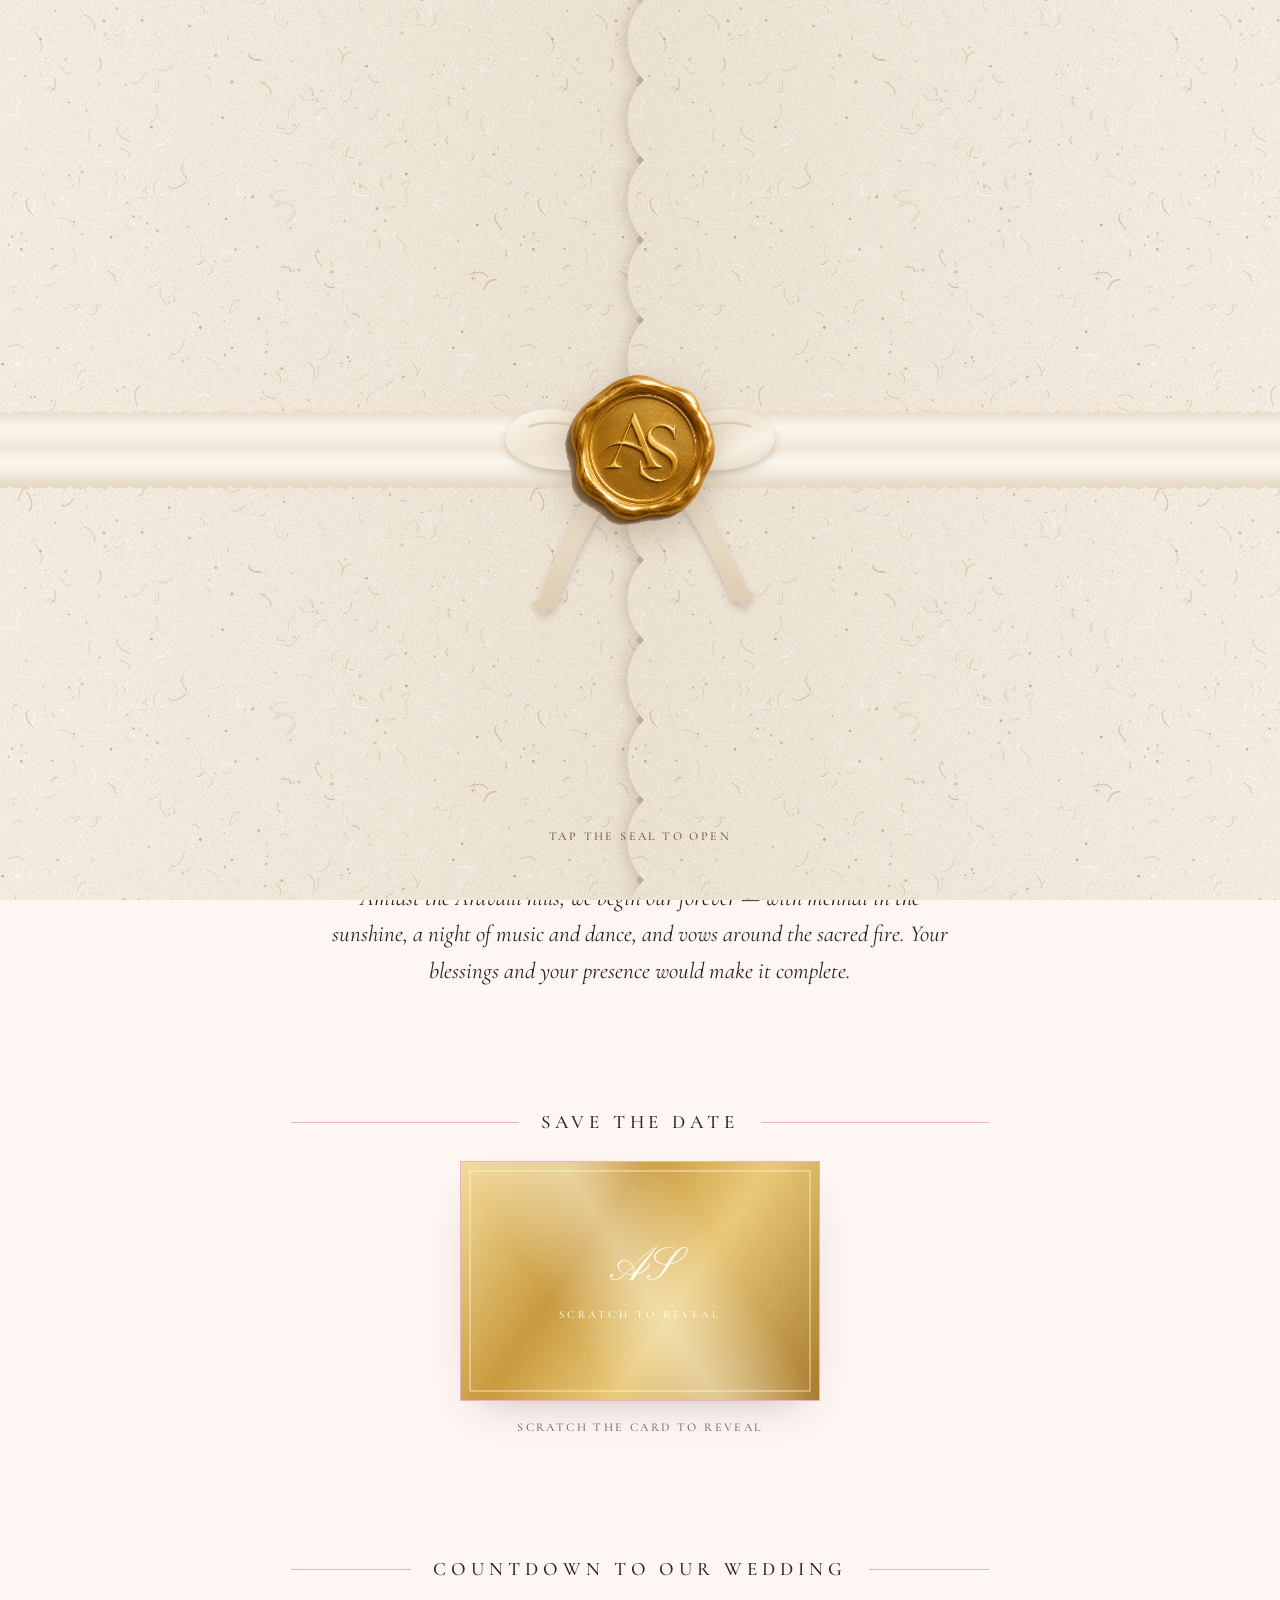
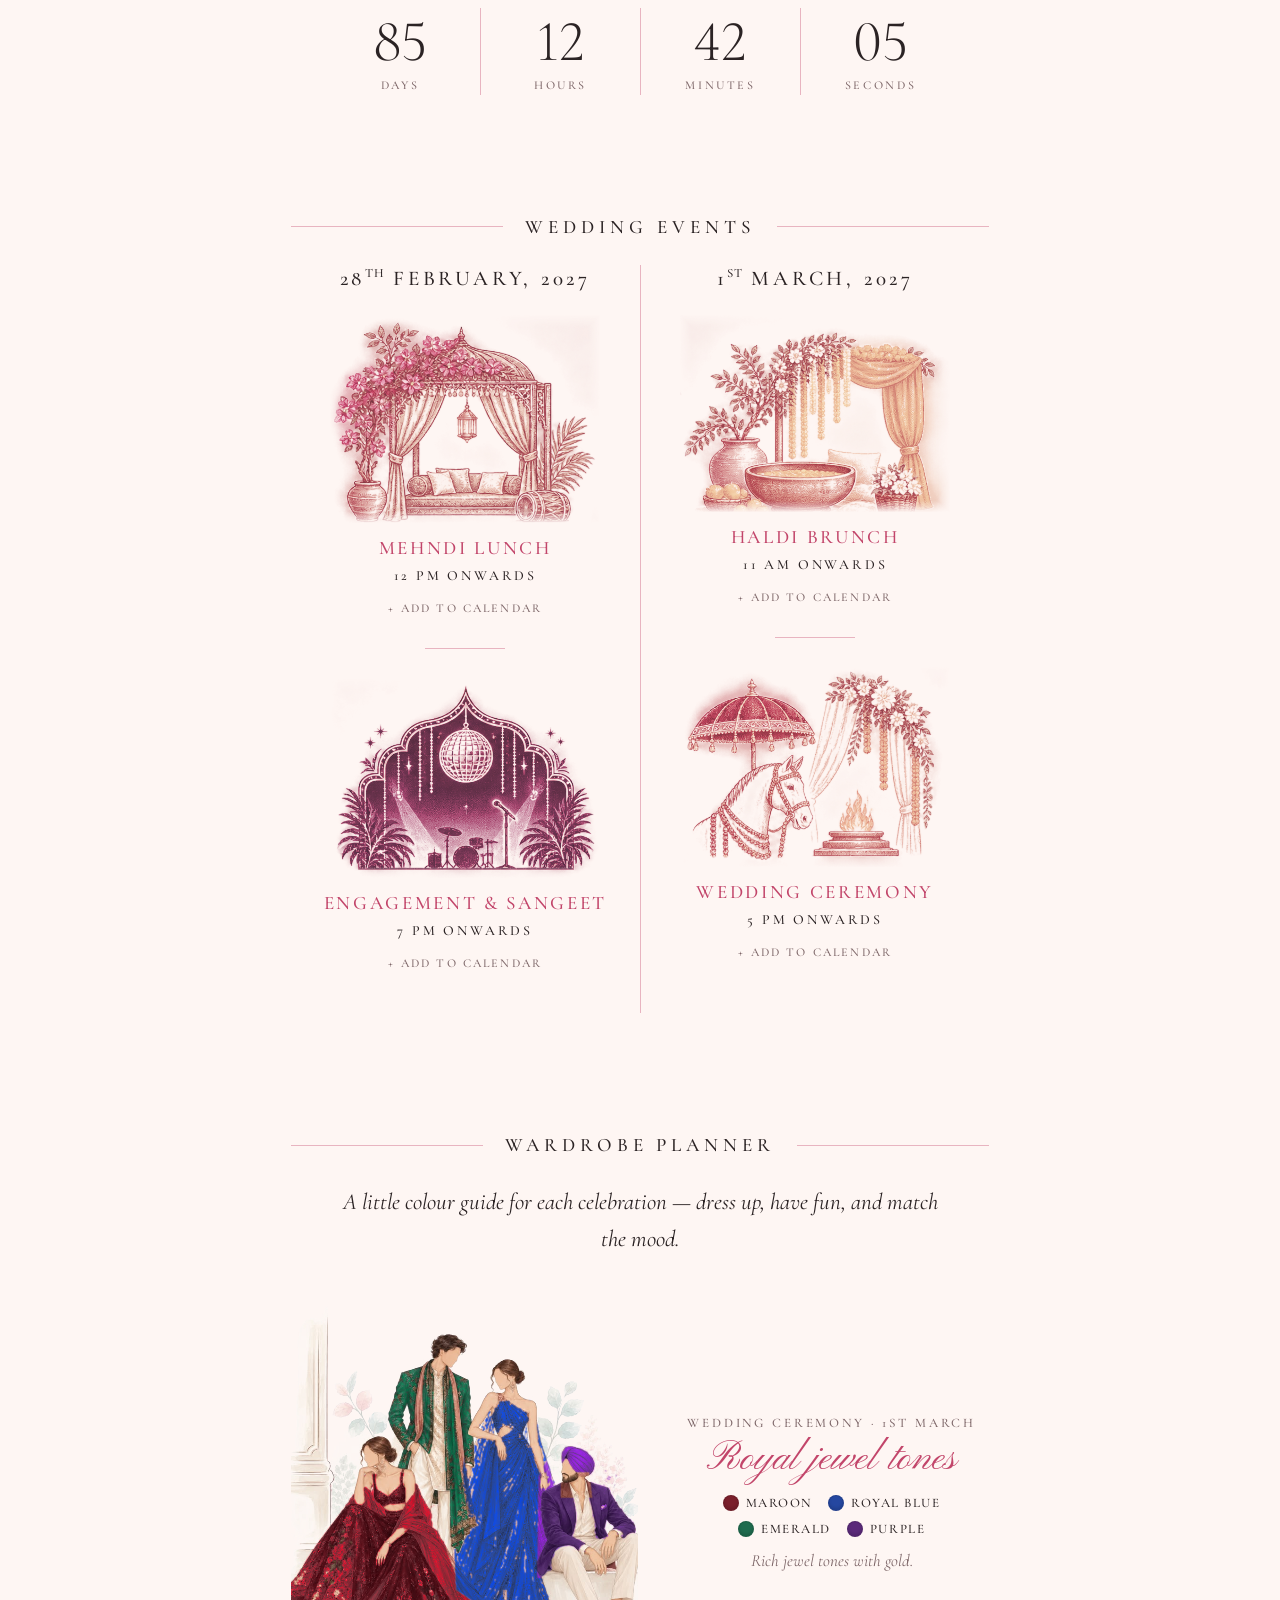
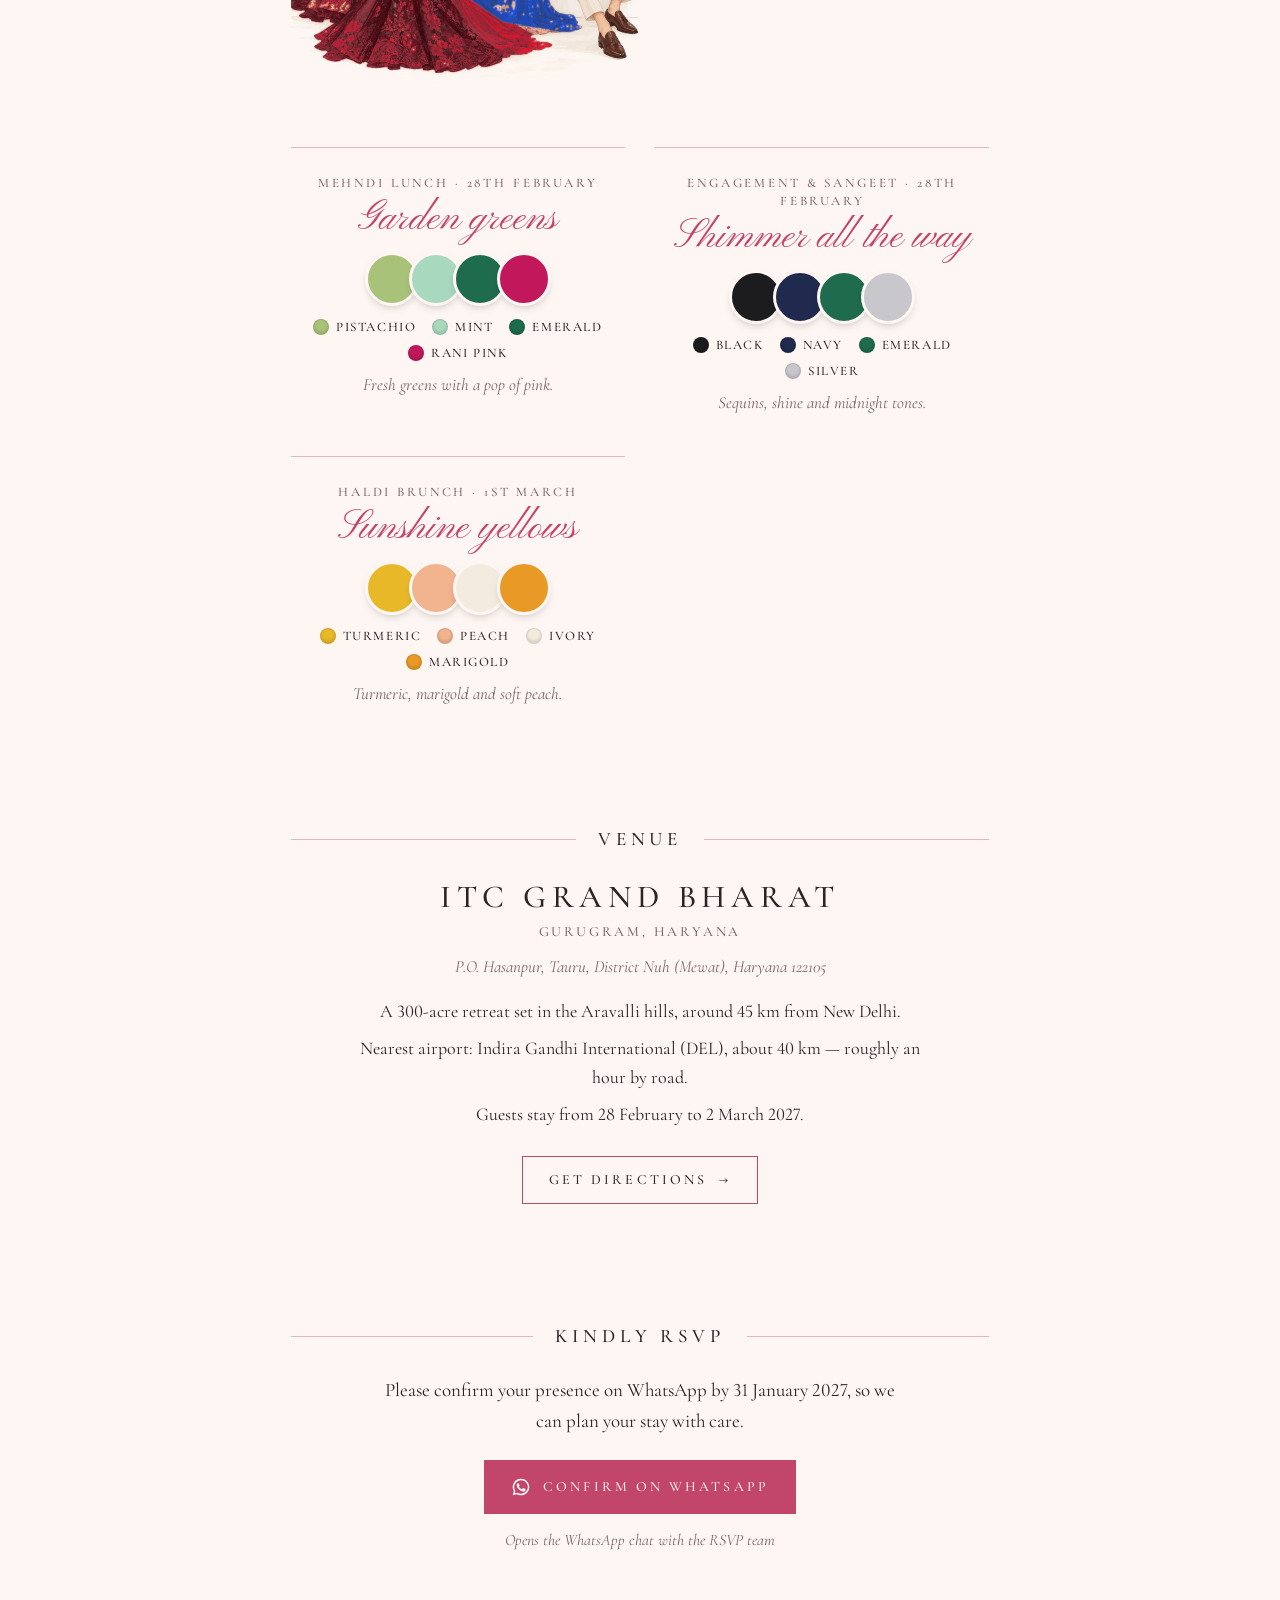
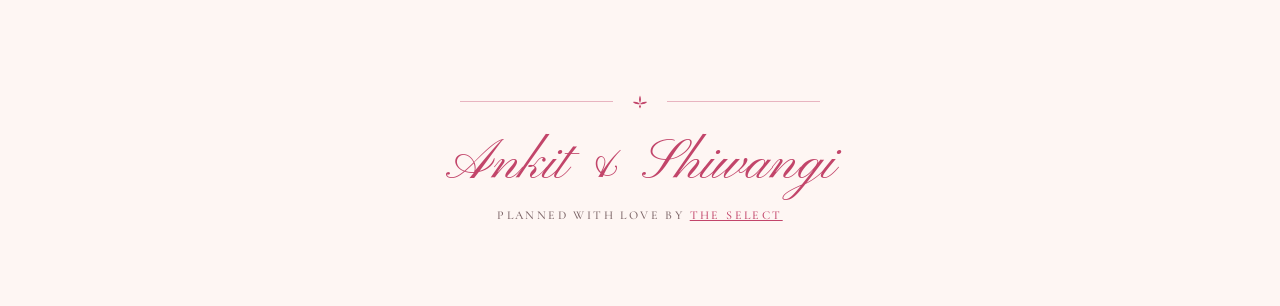
==== ankit-shiwangi/index.html @ ee094616 "RSVP note mentions the RSVP team; footer links to The Select's Instagram Co-Authored-By: Claude Opus" ====
<!DOCTYPE html>
<html lang="en">
<head>
<meta charset="utf-8">
<meta name="viewport" content="width=device-width, initial-scale=1">
<meta name="robots" content="noindex, nofollow">
<title>Wedding invitation</title>
<meta name="description" content="You are invited to our wedding.">
<link rel="preconnect" href="https://fonts.googleapis.com">
<link rel="preconnect" href="https://fonts.gstatic.com" crossorigin>
<link rel="stylesheet" href="https://fonts.googleapis.com/css2?family=Cormorant+Garamond:ital,wght@0,300;0,400;0,500;0,600;1,400&family=Pinyon+Script&display=swap">
<link rel="stylesheet" href="style.css?v=20261127175219">
</head>
<body class="locked">

<svg width="0" height="0" style="position:absolute" aria-hidden="true">
  <symbol id="orn" viewBox="0 0 40 24"><path fill="currentColor" d="M20 2c2 4 2 8 0 12-2-4-2-8 0-12Zm0 13c3-3 7-4 11-3-3 3-7 4-11 3Zm0 0c-3-3-7-4-11-3 3 3 7 4 11 3Zm0 1 1.6 3L20 22l-1.6-3Z"/></symbol>
  <symbol id="wa" viewBox="0 0 24 24"><path fill="currentColor" d="M12 2a10 10 0 0 0-8.6 15.1L2 22l5-1.3A10 10 0 1 0 12 2Zm0 18.2a8.2 8.2 0 0 1-4.2-1.2l-.3-.2-3 .8.8-2.9-.2-.3A8.2 8.2 0 1 1 12 20.2Zm4.5-6.1c-.2-.1-1.5-.7-1.7-.8s-.4-.1-.6.1-.7.8-.8 1-.3.2-.5.1a6.7 6.7 0 0 1-3.3-2.9c-.3-.4.2-.4.7-1.4a.4.4 0 0 0 0-.4l-.8-1.8c-.2-.5-.4-.4-.6-.4h-.5a1 1 0 0 0-.7.3 3 3 0 0 0-.9 2.2 5.2 5.2 0 0 0 1.1 2.7 11.8 11.8 0 0 0 4.5 4c1.7.7 2.3.8 3.2.7a2.7 2.7 0 0 0 1.8-1.3 2.2 2.2 0 0 0 .2-1.3c-.1-.1-.2-.2-.5-.3Z"/></symbol>
</svg>

<!-- ============ OPENING: gatefold card, silk ribbon, wax seal ============ -->
<div id="opening" class="opening gf" role="dialog" aria-label="Invitation">
  <div class="gf-door gf-door--l"><div class="gf-face"></div></div>
  <div class="gf-door gf-door--r"><div class="gf-face"></div></div>
  <div class="gf-ribbon gf-ribbon--l"></div>
  <div class="gf-ribbon gf-ribbon--r"></div>
  <svg class="gf-bow" viewBox="0 0 300 260" width="300" height="260" aria-hidden="true">
    <defs>
      <linearGradient id="silk" x1="0" y1="0" x2="1" y2="1"><stop offset="0" stop-color="#FBF6EC"/><stop offset=".45" stop-color="#EFE4D2"/><stop offset=".7" stop-color="#F8F1E5"/><stop offset="1" stop-color="#E2D4BE"/></linearGradient>
      <linearGradient id="silkD" x1="0" y1="0" x2="0" y2="1"><stop offset="0" stop-color="#F4EADB"/><stop offset="1" stop-color="#DCCBB1"/></linearGradient>
      <filter id="silkShadow" x="-20%" y="-20%" width="140%" height="140%"><feDropShadow dx="0" dy="3" stdDeviation="3" flood-color="#6B5434" flood-opacity=".28"/></filter>
    </defs>
    <g filter="url(#silkShadow)">
      <path d="M140 118C112 128 96 170 70 232l-6 4 6 3 4 7 3-6 5 2C102 186 124 150 146 128z" fill="url(#silkD)"/>
      <path d="M160 118C188 128 206 168 236 226l5 5-6 2-3 7-4-6-5 1C202 182 180 148 154 128z" fill="url(#silkD)"/>
      <path d="M146 112C120 82 60 70 46 98c-12 26 34 42 98 26z" fill="url(#silk)"/>
      <path d="M154 112C180 82 240 70 254 98c12 26-34 42-98 26z" fill="url(#silk)"/>
      <path d="M62 96c20-8 52 0 78 18M238 96c-20-8-52 0-78 18" stroke="#D9C8AE" stroke-width="2" fill="none" opacity=".8"/>
      <rect x="132" y="100" width="36" height="34" rx="9" fill="url(#silk)"/>
    </g>
  </svg>
  <div class="gf-centre">
    <p class="opening__dear" data-k="guestLine" hidden></p>
    <button type="button" class="seal" id="seal" aria-label="Open the invitation"><span id="sealArt"></span></button>
  </div>
  <p class="gf-hint caps caps--soft">Tap the seal to open</p>
</div>

<button type="button" id="musicBtn" class="music" aria-label="Pause music" hidden><svg viewBox="0 0 24 24" aria-hidden="true"><path d="M9 18V5l11-2v13" fill="none" stroke="currentColor" stroke-width="1.6" stroke-linecap="round" stroke-linejoin="round"/><circle cx="6.5" cy="18" r="2.6" fill="currentColor"/><circle cx="17.5" cy="16" r="2.6" fill="currentColor"/></svg></button>

<main id="invite">

  <header class="hero" id="top">
    <img class="fl fl--tl" data-floral="tl" alt="">
    <img class="fl fl--tr" data-floral="tr" alt="">
    <nav class="nav" id="nav" aria-label="Sections"></nav>

    <p class="blessing" data-k="blessing"></p>
    <p class="caps">Together with their families</p>
    <h1 class="names">
      <span data-k="couple.first"></span><span class="amp"> &amp; </span><span data-k="couple.second"></span>
    </h1>
    <p class="caps caps--lede" data-k="text.request"></p>
    <div class="orn"><span></span><svg aria-hidden="true"><use href="#orn"/></svg><span></span></div>
    <p class="caps caps--date" data-k="dates.display"></p>

    <figure class="art" id="art"><img id="artImg" alt=""></figure>
  </header>

  <section class="sec" id="welcome">
    <p class="welcome" data-k="text.welcomeBody"></p>
  </section>

  <section class="sec" id="reveal">
    <h2 class="head"><span data-k="text.revealTitle"></span></h2>
    <div class="scratch" id="scratch">
      <div class="scratch__date" id="scratchDate"></div>
      <canvas id="scratchCanvas" aria-label="Scratch to reveal the date"></canvas>
    </div>
    <p class="caps caps--soft scratch__hint" data-k="text.revealHint"></p>
  </section>

  <section class="sec" id="countdown">
    <h2 class="head"><span data-k="text.countdownTitle"></span></h2>
    <div class="count" id="count">
      <div><b data-u="d">00</b><span>Days</span></div>
      <div><b data-u="h">00</b><span>Hours</span></div>
      <div><b data-u="m">00</b><span>Minutes</span></div>
      <div><b data-u="s">00</b><span>Seconds</span></div>
    </div>
    <p class="count__done" id="countDone" hidden>The celebrations have begun</p>
  </section>

  <section class="sec" id="families">
    <h2 class="head"><span data-k="families.title"></span></h2>
    <div class="cols" id="familiesGrid"></div>
  </section>

  <section class="sec" id="events">
    <h2 class="head"><span data-k="text.eventsTitle"></span></h2>
    <div class="cols" id="dayCols"></div>
  </section>

  <section class="sec" id="wardrobe">
    <h2 class="head"><span data-k="text.wardrobeTitle"></span></h2>
    <p class="welcome ward__intro" data-k="text.wardrobeIntro"></p>
    <div class="ward" id="wardList"></div>
  </section>

  <section class="sec" id="venue">
    <h2 class="head"><span>Venue</span></h2>
    <p class="venue__name" data-k="venue.name"></p>
    <p class="caps caps--soft" data-k="venue.city"></p>
    <p class="venue__addr" data-k="venue.address"></p>
    <ul class="notes" id="venueNotes"></ul>
    <a class="btn" id="mapBtn" href="#" target="_blank" rel="noopener">Get directions <span aria-hidden="true">→</span></a>
  </section>

  <section class="sec" id="gallery">
    <h2 class="head"><span>Gallery</span></h2>
    <div class="gal" id="gal">
      <div class="gal__track" id="galTrack"></div>
      <button type="button" class="gal__arrow gal__arrow--p" id="galPrev" aria-label="Previous photo">‹</button>
      <button type="button" class="gal__arrow gal__arrow--n" id="galNext" aria-label="Next photo">›</button>
    </div>
  </section>

  <section class="sec" id="rsvp">
    <h2 class="head"><span data-k="text.rsvpTitle"></span></h2>
    <p class="rsvp__intro" data-k="rsvp.intro"></p>
    <a class="btn btn--solid" id="waBtn" href="#" target="_blank" rel="noopener"><svg aria-hidden="true"><use href="#wa"/></svg><span>Confirm on WhatsApp</span></a>
    <p class="rsvp__alt" id="waAlt"></p>
  </section>

  <section class="sec" id="contacts">
    <h2 class="head"><span>Need anything?</span></h2>
    <div class="cols" id="contactList"></div>
  </section>

  <footer class="foot">
    <img class="fl fl--bl" data-floral="bl" alt="">
    <img class="fl fl--br" data-floral="br" alt="">
    <div class="orn"><span></span><svg aria-hidden="true"><use href="#orn"/></svg><span></span></div>
    <p class="foot__names"><span data-k="couple.first"></span> &amp; <span data-k="couple.second"></span></p>
    <p class="caps caps--soft foot__by">Planned with love by <a href="https://www.instagram.com/theselectevents/" target="_blank" rel="noopener">The Select</a></p>
  </footer>
</main>

<aside id="studio" class="studio" hidden>
  <button type="button" class="studio__toggle" id="studioToggle" aria-expanded="false">Colours</button>
  <div class="studio__panel" id="studioPanel" hidden>
    <p class="studio__h">Colour palette</p>
    <div class="studio__row" id="palList"></div>
    <p class="studio__h">Event illustrations</p>
    <div class="studio__row studio__row--chips" id="artList"></div>
    <p class="studio__h">Event emblem colour (events without an illustration)</p>
    <div class="studio__row studio__row--chips" id="iconList"></div>
    <p class="studio__note">Preview only — guests never see this panel.</p>
  </div>
</aside>

<audio id="music" loop preload="none"></audio>
<script src="wedding.js?v=20261127175219"></script>
<script src="flourish.js?v=20261127175219"></script>
<script src="app.js?v=20261127175219"></script>
</body>
</html>
---- ankit-shiwangi/style.css ----
/* VOICE   quiet luxury — a printed watercolour invitation on warm paper
   IDEA    the reference card: centred engraved capitals, gold script names, sage florals in the corners
   PICTURE the couple's own watercolour of the venue, feathered into the paper
   COLOUR  per-wedding palette (app.js → PALETTES): paper, gold, line, sage, ink
   TYPE    Pinyon Script for names, Cormorant Garamond spaced capitals for everything else
   LAYOUT  one centred column ≤ 880px; thin rules with headings; two event columns that stack on phones */

:root{
  color-scheme:light;
  --paper:#FEF6F3; --paper2:#F9E3E4; --gold:#C2456A; --line:#E8B4C0; --sage:#8FAE5A; --ink:#2B2324; --muted:#7D6668; --btn-ink:#FFF5F6;
  --serif:"Cormorant Garamond",Georgia,serif;
  --script:"Pinyon Script","Cormorant Garamond",cursive;
}
*{box-sizing:border-box;min-width:0}
html{scroll-behavior:smooth;background:var(--paper);scroll-padding-top:20px}
body{margin:0;color:var(--ink);font:400 19px/1.6 var(--serif);font-feature-settings:"lnum" 1;-webkit-font-smoothing:antialiased;overflow-x:clip;
  background:
    radial-gradient(120% 60% at 50% 0%,color-mix(in srgb,var(--paper) 60%,#fff) 0%,transparent 60%),
    radial-gradient(90% 50% at 50% 100%,var(--paper2) 0%,transparent 70%),
    var(--paper)}
body.locked{overflow:hidden;height:100vh}
img{max-width:100%;display:block}
[hidden]{display:none!important}

/* paper grain */
body::before{content:"";position:fixed;inset:0;pointer-events:none;z-index:0;opacity:.35;mix-blend-mode:multiply;
  background-image:url("data:image/svg+xml,%3Csvg xmlns='http://www.w3.org/2000/svg' width='180' height='180'%3E%3Cfilter id='n'%3E%3CfeTurbulence type='fractalNoise' baseFrequency='.9' numOctaves='2' stitchTiles='stitch'/%3E%3CfeColorMatrix values='0 0 0 0 .55 0 0 0 0 .47 0 0 0 0 .35 0 0 0 .09 0'/%3E%3C/filter%3E%3Crect width='100%25' height='100%25' filter='url(%23n)'/%3E%3C/svg%3E")}
main,.opening{position:relative;z-index:1}

/* ---------- type ---------- */
.caps{font:500 14px/1.7 var(--serif);letter-spacing:.24em;text-transform:uppercase;color:var(--ink);margin:0}
.caps--soft{color:var(--muted);letter-spacing:.2em}
.caps--lede{font-size:clamp(14px,1.9vw,17px);max-width:560px;margin:4px auto 0;color:var(--ink)}
.caps--date{font-size:clamp(17px,2.6vw,24px);letter-spacing:.2em;color:var(--ink);font-weight:500}
.names{font:400 clamp(58px,10.5vw,112px)/1.15 var(--script);color:var(--gold);margin:6px 0 4px;letter-spacing:0;
  background:linear-gradient(100deg,var(--gold) 0%,color-mix(in srgb,var(--gold) 70%,#fff) 45%,var(--gold) 60%,color-mix(in srgb,var(--gold) 85%,#000) 100%);
  -webkit-background-clip:text;background-clip:text;-webkit-text-fill-color:transparent}
.names .amp{white-space:pre;font:italic 400 .62em/1 var(--serif);vertical-align:.12em}
.blessing{font:500 15px/1.4 var(--serif);color:var(--gold);letter-spacing:.08em;margin:0 0 14px}
.orn{display:flex;align-items:center;justify-content:center;gap:14px;margin:22px auto;max-width:360px;color:var(--gold)}
.orn span{flex:1;height:1px;background:var(--line)}
.orn svg{width:26px;height:16px}

/* headings between rules: ——— TITLE ——— */
.head{display:flex;align-items:center;gap:22px;margin:0 auto 26px;max-width:720px;font:500 clamp(15px,2vw,19px)/1.3 var(--serif);letter-spacing:.26em;text-transform:uppercase;color:var(--ink)}
.head::before,.head::after{content:"";flex:1;height:1px;background:var(--line)}

.btn{display:inline-flex;align-items:center;justify-content:center;gap:12px;min-height:48px;padding:0 26px;border:1px solid var(--gold);background:transparent;color:var(--ink);
  font:500 14px/1 var(--serif);letter-spacing:.22em;text-transform:uppercase;text-decoration:none;cursor:pointer;transition:background .25s,color .25s}
.btn:hover{background:var(--gold);color:var(--btn-ink)}
.btn:focus-visible{outline:2px solid var(--gold);outline-offset:4px}
.btn--solid{background:var(--gold);color:var(--btn-ink);min-height:54px}
.btn--solid:hover{background:color-mix(in srgb,var(--gold) 82%,#000)}
.btn svg{width:20px;height:20px}

/* ---------- florals ---------- */
.fl{position:absolute;pointer-events:none;z-index:0;width:clamp(120px,22vw,250px);height:auto}
.fl--tl{top:0;left:0}.fl--tr{top:0;right:0}
.fl--bl{bottom:0;left:0;width:clamp(150px,28vw,340px);-webkit-mask-image:linear-gradient(90deg,#000 72%,transparent);mask-image:linear-gradient(90deg,#000 72%,transparent)}
.fl--br{bottom:0;right:0;width:clamp(150px,28vw,330px);-webkit-mask-image:linear-gradient(270deg,#000 72%,transparent);mask-image:linear-gradient(270deg,#000 72%,transparent)}
.fl--tl{-webkit-mask-image:linear-gradient(180deg,#000 80%,transparent);mask-image:linear-gradient(180deg,#000 80%,transparent)}.fl--tr{-webkit-mask-image:linear-gradient(180deg,#000 80%,transparent);mask-image:linear-gradient(180deg,#000 80%,transparent)}

/* ---------- opening ---------- */
.opening{position:fixed;inset:0;z-index:50;display:grid;place-items:center;overflow:hidden}
.door{position:absolute;top:0;bottom:0;width:50.5%;background:var(--paper);transition:transform 1.5s cubic-bezier(.7,0,.2,1)}
.door::after{content:"";position:absolute;inset:18px;border:1px solid var(--line)}
.door--l{left:0;box-shadow:inset -12px 0 24px -16px rgba(80,60,20,.35)}.door--l::after{right:0;border-right:0}
.door--r{right:0;box-shadow:inset 12px 0 24px -16px rgba(80,60,20,.35)}.door--r::after{left:0;border-left:0}
.opening .fl{z-index:1;transition:opacity .6s}
.opening.open .door--l{transform:translateX(-102%)}
.opening.open .door--r{transform:translateX(102%)}
.opening.open .opening__centre,.opening.open .fl{opacity:0}
.opening.gone{display:none}
.opening__centre{position:relative;z-index:2;text-align:center;transition:opacity .6s;padding:24px}
.opening__dear{font:italic 400 20px/1.4 var(--serif);color:var(--muted);margin:0 0 10px}
.opening__hint{margin-top:26px;font-size:12px;animation:breathe 2.6s ease-in-out infinite}
.seal{position:relative;display:block;width:clamp(150px,34vw,180px);aspect-ratio:1;margin:18px auto 0;padding:0;border:0;background:none;cursor:pointer;transition:transform .3s ease;-webkit-tap-highlight-color:transparent}
.seal svg{display:block;width:100%;height:100%;overflow:visible}
.seal:hover{transform:scale(1.04) rotate(-2deg)}
.seal:active{transform:scale(.97)}
.seal:focus-visible{outline:2px solid var(--gold);outline-offset:4px;border-radius:50%}
.opening.open .seal{transform:scale(1.15);transition:transform .6s ease}
@keyframes breathe{50%{opacity:.35}}

.music{position:fixed;right:16px;bottom:16px;z-index:40;width:48px;height:48px;border-radius:50%;border:1px solid var(--line);background:color-mix(in srgb,var(--paper) 92%,#fff);color:var(--gold);display:grid;place-items:center;cursor:pointer;box-shadow:0 6px 18px -8px rgba(80,60,20,.45)}
.music svg{width:22px;height:22px;animation:spinNote 6s linear infinite}
.music.off svg{animation:none;opacity:.45}
.music.off::after{content:"";position:absolute;width:26px;height:1.5px;background:var(--gold);transform:rotate(-45deg)}
@keyframes spinNote{50%{transform:scale(1.08)}}

/* ---------- hero ---------- */
.hero{position:relative;text-align:center;padding:26px 20px 0;overflow:hidden}
.hero>*:not(.fl){position:relative;z-index:1}
.nav{display:flex;flex-wrap:wrap;justify-content:center;margin:0 auto 44px;max-width:640px}
.nav a{font:500 12px/1 var(--serif);letter-spacing:.2em;text-transform:uppercase;color:var(--ink);text-decoration:none;padding:12px 18px;position:relative}
.nav a+a::before{content:"";position:absolute;left:0;top:10px;bottom:10px;width:1px;background:var(--line)}
.nav a:hover{color:var(--gold)}
.art{margin:34px auto 0;max-width:1100px}
.art img{width:100%;height:auto;
  -webkit-mask-image:linear-gradient(90deg,transparent 0,#000 9%,#000 91%,transparent 100%),linear-gradient(180deg,transparent 0,#000 16%,#000 82%,transparent 100%);
  -webkit-mask-composite:source-in;mask-image:linear-gradient(90deg,transparent 0,#000 9%,#000 91%,transparent 100%),linear-gradient(180deg,transparent 0,#000 16%,#000 82%,transparent 100%);mask-composite:intersect}

/* ---------- sections ---------- */
.sec{text-align:center;padding:clamp(34px,6vw,60px) max(5vw,20px);max-width:960px;margin:0 auto}
.welcome{max-width:620px;margin:0 auto;font:italic 400 clamp(19px,2.4vw,23px)/1.6 var(--serif);color:var(--ink);text-wrap:pretty}

.count{display:grid;grid-template-columns:repeat(4,minmax(0,1fr));max-width:640px;margin:0 auto}
.count div{padding:4px 6px}
.count div+div{border-left:1px solid var(--line)}
.count b{display:block;font:300 clamp(40px,7vw,58px)/1.05 var(--serif);color:var(--ink);font-feature-settings:"lnum" 1}
.count span{display:block;margin-top:6px;font:500 12px/1 var(--serif);letter-spacing:.22em;text-transform:uppercase;color:var(--muted)}
.count__done{font:italic 400 24px var(--serif);color:var(--gold)}

.cols{display:grid;grid-template-columns:repeat(auto-fit,minmax(260px,1fr));max-width:760px;margin:0 auto}
.cols>div{padding:0 26px 10px}
.cols>div+div{border-left:1px solid var(--line)}
.day__date{font:500 clamp(17px,2.2vw,21px)/1.3 var(--serif);letter-spacing:.18em;text-transform:uppercase;margin:0 0 22px}
.day__date sup{font-size:.6em;letter-spacing:.05em}
.ev{margin:0 0 26px}
.ev+.ev{padding-top:22px;position:relative}
.ev+.ev::before{content:"";position:absolute;top:0;left:50%;width:80px;margin-left:-40px;height:1px;background:var(--line)}
.ev h3{font:500 clamp(17px,2vw,19px)/1.35 var(--serif);letter-spacing:.14em;text-transform:uppercase;color:var(--gold);margin:0 0 4px}
.ev__time{font:500 14px/1.5 var(--serif);letter-spacing:.2em;text-transform:uppercase;margin:0}
.ev__note{font:italic 400 17px/1.5 var(--serif);color:var(--muted);margin:8px auto 0;max-width:300px}
.ev__dress{font:500 13px/1.5 var(--serif);letter-spacing:.14em;text-transform:uppercase;color:var(--muted);margin:6px 0 0}
.ev details{margin-top:8px}
.ev summary{display:inline-block;cursor:pointer;list-style:none;font:500 12px/1 var(--serif);letter-spacing:.2em;text-transform:uppercase;color:var(--gold);padding:10px 4px;border-bottom:1px solid var(--line)}
.ev summary::-webkit-details-marker{display:none}
.ev summary:focus-visible{outline:2px solid var(--gold);outline-offset:3px}
.moments{list-style:none;margin:12px auto 0;padding:0;max-width:300px;text-align:left}
.moments li{display:grid;grid-template-columns:78px 1fr;gap:10px;padding:5px 0;border-bottom:1px dotted color-mix(in srgb,var(--line) 70%,transparent);font-size:17px}
.moments b{font:500 14px/1.7 var(--serif);letter-spacing:.06em;color:var(--gold);white-space:nowrap}
.cal{display:inline-block;margin-top:8px;font:500 12px/1 var(--serif);letter-spacing:.18em;text-transform:uppercase;color:var(--muted);text-decoration:none;padding:8px 4px}
.cal:hover{color:var(--gold)}

.fam p{margin:4px 0}
.fam h3{font:500 15px/1.4 var(--serif);letter-spacing:.2em;text-transform:uppercase;color:var(--gold);margin:0 0 12px}

.venue__name{font:500 clamp(24px,3.6vw,32px)/1.2 var(--serif);letter-spacing:.18em;text-transform:uppercase;margin:0 0 4px}
.venue__addr{font:italic 400 17px/1.5 var(--serif);color:var(--muted);margin:10px 0 0}
.notes{list-style:none;padding:0;margin:18px auto 28px;max-width:560px}
.notes li{margin:0 0 8px;font-size:18px}

.gal{position:relative;max-width:820px;margin:0 auto;border:1px solid var(--line);padding:8px;background:color-mix(in srgb,var(--paper) 70%,#fff)}
.gal__track{display:flex;overflow-x:auto;scroll-snap-type:x mandatory;scrollbar-width:none;aspect-ratio:3/2}
.gal__track::-webkit-scrollbar{display:none}
.gal__track img{flex:0 0 100%;width:100%;height:100%;object-fit:cover;scroll-snap-align:start}
.gal__arrow{position:absolute;top:50%;margin-top:-22px;width:44px;height:44px;border-radius:50%;border:1px solid var(--line);background:var(--paper);color:var(--ink);font:400 24px/1 var(--serif);cursor:pointer}
.gal__arrow--p{left:-14px}.gal__arrow--n{right:-14px}

.rsvp__intro{max-width:520px;margin:0 auto 24px;font-size:19px}
.rsvp__alt{font:italic 400 16px/1.5 var(--serif);color:var(--muted);margin:14px 0 0}

.person h3{font:500 16px/1.4 var(--serif);letter-spacing:.16em;text-transform:uppercase;margin:0;color:var(--gold)}
.person p{margin:2px 0 12px;color:var(--muted);font-style:italic}

.foot{position:relative;text-align:center;padding:60px 20px clamp(150px,24vw,280px);overflow:hidden}
.foot>*:not(.fl){position:relative;z-index:1}
.foot__names{font:400 clamp(40px,6vw,56px)/1.2 var(--script);color:var(--gold);margin:0 0 6px}
.foot__by{font-size:12px}
.foot a{color:var(--gold)}

/* ---------- preview colour switcher ---------- */
.studio{position:fixed;left:14px;bottom:14px;z-index:60;font-family:system-ui,sans-serif}
.studio__toggle{min-height:44px;padding:0 18px;border-radius:999px;border:0;background:#222;color:#fff;font:500 14px system-ui,sans-serif;cursor:pointer;box-shadow:0 8px 24px rgba(0,0,0,.25)}
.studio__panel{position:absolute;left:0;bottom:54px;width:min(440px,calc(100vw - 28px));padding:16px;border-radius:14px;background:#fff;color:#222;box-shadow:0 18px 50px rgba(0,0,0,.28)}
.studio__h{margin:0 0 10px;font:600 12px/1 system-ui,sans-serif;letter-spacing:.08em;text-transform:uppercase;color:#777}
.studio__row{display:grid;gap:8px;margin-bottom:12px}
.studio__row button{min-height:42px;padding:4px 12px;border-radius:10px;border:1px solid #ddd;background:#fff;font:400 14px system-ui,sans-serif;color:#222;cursor:pointer;display:flex;align-items:center;gap:10px;text-align:left}
.studio__row button[aria-pressed=true]{border-color:#222;box-shadow:inset 0 0 0 1px #222}
.studio__sw{display:inline-flex;flex:none}.studio__sw i{width:14px;height:20px}
.studio__sw i:first-child{border-radius:10px 0 0 10px}.studio__sw i:last-child{border-radius:0 10px 10px 0}
.studio__note{margin:0;font:400 12px/1.4 system-ui,sans-serif;color:#888}

.rise{opacity:0;transform:translateY(18px);transition:opacity 1s ease,transform 1s ease}
.rise.in{opacity:1;transform:none}

@media (max-width:640px){
  body{font-size:18px}
  .nav{margin-bottom:30px}
  .nav a{padding:10px 10px;font-size:11px;letter-spacing:.14em}
  .cols>div{padding:0 6px 10px}
  .cols>div+div{border-left:0;border-top:1px solid var(--line);padding-top:30px;margin-top:10px}
  .count b{font-size:38px}
  .count span{font-size:10px;letter-spacing:.14em}
  .head{gap:14px;letter-spacing:.2em}
  .gal__arrow--p{left:4px}.gal__arrow--n{right:4px}
  .art{margin-left:-20px;margin-right:-20px;overflow:hidden}
  .art img{width:150%;max-width:none;margin-left:-25%}
}
@media (max-width:560px){
  .hero{padding-top:70px}
  .hero .fl--tl,.hero .fl--tr,.opening .fl--tl,.opening .fl--tr{width:120px}
  .names{display:flex;flex-direction:column;align-items:center;font-size:clamp(56px,17vw,76px);line-height:1.05;margin:10px 0 8px}
  .names .amp{font-size:.5em;margin:-2px 0}
  .foot{padding-bottom:200px}
}
@media (prefers-reduced-motion:reduce){
  *,*::before,*::after{animation:none!important;transition:none!important}
  .rise{opacity:1;transform:none}
}

/* ---------- floral borders down both sides ---------- */
main::before,main::after{content:"";position:absolute;top:clamp(150px,18vw,230px);bottom:clamp(140px,22vw,300px);width:clamp(64px,13vw,200px);pointer-events:none;z-index:0;
  background:var(--side-floral) repeat-y 0 0/100% auto}
main::before{left:0}
main::after{right:0;transform:scaleX(-1)}
main>*{position:relative;z-index:1}
main>.hero,main>.foot{z-index:auto}
@media (max-width:640px){
  main::before,main::after{width:52px;opacity:.75}
  .sec{padding-left:52px;padding-right:52px}
}

/* ---------- rose petal shower ---------- */
.petal-rain{position:fixed;inset:0;z-index:80;pointer-events:none;overflow:hidden;transition:opacity 1.4s}
.petal-rain.done{opacity:0}
.petal-fall{position:absolute;top:-40px;animation:petalFall linear forwards}
.petal-spin{width:100%;height:100%;animation:petalSpin ease-in-out infinite alternate;filter:drop-shadow(0 2px 2px rgba(90,10,20,.25))}
.petal-spin svg{display:block;width:100%;height:100%}
@keyframes petalFall{0%{transform:translate(0,0)}25%{transform:translate(var(--sway),26vh)}50%{transform:translate(calc(var(--sway) * -.4),54vh)}75%{transform:translate(calc(var(--sway) * .7),80vh)}100%{transform:translate(0,112vh)}}
@keyframes petalSpin{0%{transform:rotate3d(var(--rx),var(--ry),.4,0deg)}100%{transform:rotate3d(var(--rx),var(--ry),.4,320deg)}}

/* ---------- event emblems ---------- */
.ev__icon{width:112px;height:112px;margin:0 auto 8px;color:var(--icon,var(--ink));opacity:.9}
.ev__icon svg{display:block;width:100%;height:100%}

/* ---------- growing lotus garden (decor: lotus) ---------- */
.garden{position:fixed;left:0;right:0;bottom:0;height:0;z-index:2;pointer-events:none}
.lg{position:fixed;bottom:-4px;width:var(--lgw);height:calc(100vh + 4px);overflow:visible;filter:drop-shadow(0 6px 10px rgba(120,60,70,.12))}
:root{--lgw:clamp(130px,17vw,240px)}
.lg--l{left:-1vw}.lg--r{right:-1vw}
.lg *{transform-box:view-box}
.lg-plant,.lg-pt,.lg-leaf,.lg-flower{transform-origin:0 0}
.lg-stem{stroke-dasharray:1;stroke-dashoffset:1}
.lg-leaf{transform:scale(0)}
.lg-flower{transform:scale(.05)}
.lg-pt{transform:rotate(var(--r0))}
.grow .lg-stem{animation:lgDraw var(--dur) cubic-bezier(.3,.6,.3,1) var(--d) forwards}
.grow .lg-leaf{animation:lgPop 1.6s cubic-bezier(.2,.9,.25,1.08) var(--d) forwards}
.grow .lg-flower{animation:lgPop 1.4s cubic-bezier(.2,.9,.25,1) var(--d) forwards}
.grow .lg-flower .lg-pt{animation:lgOpen 2.6s ease-out calc(var(--d) + .5s) forwards}
.grow .lg-plant{animation:lgSway var(--sw) ease-in-out calc(var(--d) + 3.4s) infinite alternate}
@keyframes lgDraw{to{stroke-dashoffset:0}}
@keyframes lgPop{to{transform:scale(1)}}
@keyframes lgOpen{to{transform:rotate(var(--r))}}
@keyframes lgSway{from{transform:rotate(calc(var(--a) * -1))}to{transform:rotate(var(--a))}}
.decor-lotus .hero .fl--tl,.decor-lotus .hero .fl--tr,.decor-lotus .opening .fl--tl,.decor-lotus .opening .fl--tr,.decor-lotus .foot .fl,.decor-lotus .opening .fl{display:none}
.decor-lotus main::before,.decor-lotus main::after{display:none}
.decor-lotus .foot{padding-bottom:80px}
@media (min-width:641px){.decor-lotus .sec,.decor-lotus .hero{padding-left:calc(var(--lgw) * .6);padding-right:calc(var(--lgw) * .6)}}
.opening{z-index:50}.garden{z-index:60}
@media (max-width:640px){
  :root{--lgw:66px}
  .decor-lotus .sec,.decor-lotus .hero,.decor-lotus .foot{padding-left:54px;padding-right:54px}
  .decor-lotus .art{margin-left:-54px;margin-right:-54px}
}
@media (prefers-reduced-motion:reduce){
  .lg-stem{stroke-dashoffset:0}.lg-leaf,.lg-flower{transform:none}.lg-pt{transform:rotate(var(--r))}
}

.seal__img{display:block;width:100%;height:auto;filter:drop-shadow(0 10px 18px rgba(90,60,10,.28))}
.garden:not(.grow){opacity:0}
.seal{width:clamp(170px,40vw,220px)}

/* ---------- scratch-to-reveal date ---------- */
.scratch{position:relative;width:min(360px,100%);aspect-ratio:1.5;margin:0 auto;border:1px solid var(--line);background:color-mix(in srgb,var(--paper) 55%,#fff);
  box-shadow:0 18px 40px -22px rgba(90,40,50,.35);touch-action:none;overflow:hidden}
.scratch::before{content:"";position:absolute;inset:8px;border:1px solid color-mix(in srgb,var(--line) 70%,transparent);pointer-events:none}
.scratch__date{position:absolute;inset:0;display:grid;place-content:center;gap:2px;text-align:center}
.scratch__date span{font:500 14px/1.4 var(--serif);letter-spacing:.3em;text-transform:uppercase;color:var(--ink)}
.scratch__date strong{font:400 clamp(46px,11vw,62px)/1.1 var(--script);color:var(--gold);margin:2px 0}
.scratch canvas{position:absolute;inset:0;width:100%;height:100%;cursor:grab;transition:opacity .9s}
.scratch.done canvas{opacity:0;pointer-events:none}
.scratch__hint{margin-top:16px;font-size:12px}
.scratch .spark{position:absolute;left:50%;top:50%;width:8px;height:8px;border-radius:50%;pointer-events:none;transition:transform 1.2s cubic-bezier(.2,.7,.3,1),opacity 1.2s}
.studio__row--chips{display:flex;flex-wrap:wrap}
.studio__row--chips button{min-height:36px}
.studio__dot{width:16px;height:16px;border-radius:50%;flex:none;border:1px solid rgba(0,0,0,.15)}
.studio{z-index:95}

/* ---------- event illustrations ---------- */
.ev__art{display:block;width:min(270px,100%);height:auto;margin:0 auto 12px;filter:url(#artTint)}
.art-original .ev__art{filter:none}
.ev+.ev{padding-top:30px}
.studio__panel{max-height:min(78vh,640px);overflow-y:auto}
.studio__row:not(.studio__row--chips){grid-template-columns:1fr 1fr}
.studio__row button{font-size:13px}

/* ---------- wardrobe planner ---------- */
.ward__intro{margin-bottom:30px}
.ward{display:grid;grid-template-columns:repeat(auto-fit,minmax(min(300px,100%),1fr));gap:44px 36px;max-width:900px;margin:0 auto}
.wcard{text-align:center}
.wcard__event{font:500 13px/1.4 var(--serif);letter-spacing:.22em;text-transform:uppercase;color:var(--muted);margin:0 0 4px}
.wcard__theme{font:400 clamp(30px,4.4vw,40px)/1.15 var(--script);color:var(--gold);margin:0 0 10px}
.wcard__img{position:relative;max-width:400px;margin:0 auto;aspect-ratio:736/876}
.wcard__img canvas{display:block;width:100%;height:100%;transition:opacity .35s}
.wcard__img.busy canvas{opacity:.55}
.wcard__sw{list-style:none;display:flex;flex-wrap:wrap;justify-content:center;gap:8px 16px;margin:12px 0 0;padding:0}
.wcard__sw li{display:inline-flex;align-items:center;gap:7px;font:500 13px/1.4 var(--serif);letter-spacing:.12em;text-transform:uppercase;color:var(--ink)}
.wcard__sw i{width:16px;height:16px;border-radius:50%;border:1px solid rgba(0,0,0,.12);box-shadow:inset 0 -2px 3px rgba(0,0,0,.12)}
.wcard__note{font:italic 400 17px/1.5 var(--serif);color:var(--muted);margin:10px auto 0;max-width:340px}
.wcard__edit{margin:16px auto 0;max-width:340px;padding:14px;border:1px dashed var(--line);border-radius:12px;text-align:left;font-family:system-ui,sans-serif;background:color-mix(in srgb,var(--paper) 70%,#fff)}
.wcard__edit-h{margin:0 0 8px;font:600 11px/1 system-ui,sans-serif;letter-spacing:.08em;text-transform:uppercase;color:#888}
.wrow{display:grid;grid-template-columns:110px 1fr auto;align-items:center;gap:8px;margin:0 0 6px;font:400 13px system-ui,sans-serif;color:#333}
.wrow select{min-height:34px;border:1px solid #ddd;border-radius:8px;background:#fff;font:400 14px system-ui,sans-serif;padding:0 6px}
.wrow input[type=color]{width:36px;height:34px;padding:0;border:1px solid #ddd;border-radius:8px;background:#fff}
.wcopy{margin-top:6px;width:100%;min-height:36px;border:1px solid #222;border-radius:8px;background:#fff;font:500 13px system-ui,sans-serif;cursor:pointer;word-break:break-word}

/* wardrobe v2: one illustration + palettes */
.ward--v2{display:block;max-width:900px}
.wfeature{display:grid;grid-template-columns:minmax(0,1.1fr) minmax(0,1fr);gap:20px 36px;align-items:center;margin-bottom:46px}
.wfeature .wcard__img{max-width:440px;width:100%}
.wfeature__txt{text-align:center}
.wpals{display:grid;grid-template-columns:repeat(auto-fit,minmax(min(250px,100%),1fr));gap:40px 30px}
.wpal{text-align:center;padding-top:26px;border-top:1px solid var(--line)}
.wpal--feat{opacity:.75}
.wpal__dots{display:flex;justify-content:center;margin:6px 0 4px}
.wpal__dots span{width:54px;height:54px;border-radius:50%;margin-left:-10px;border:3px solid var(--paper);box-shadow:0 4px 10px -4px rgba(0,0,0,.25)}
.wpal__dots span:first-child{margin-left:0}
.wfeat{display:flex;align-items:center;gap:6px;margin:8px 0 2px;font:400 13px system-ui,sans-serif;color:#333}
@media (max-width:700px){.wfeature{grid-template-columns:1fr}}

/* ---------- gatefold opening (handmade paper, scalloped doors, silk ribbon) ---------- */
.gf{perspective:1800px;background:#E9DDCB;overflow:hidden}
.gf-door{position:absolute;top:0;bottom:0;width:calc(50% + 16px);z-index:1;transition:transform 1.7s cubic-bezier(.55,.05,.3,1) .9s;backface-visibility:hidden;-webkit-backface-visibility:hidden;filter:drop-shadow(0 0 10px rgba(80,58,30,.28))}
.gf-door--l{left:0;transform-origin:0 50%}
.gf-door--r{right:0;transform-origin:100% 50%}
.gf-face{position:absolute;inset:0;background-color:#F2E9DC;background-image:var(--door-l),var(--paper-tex);background-size:clamp(150px,19vw,270px) auto,512px 512px;background-repeat:repeat,repeat}
.gf-door--r .gf-face{background-image:var(--door-r),var(--paper-tex);background-position:right top,0 0}
.gf-door--l .gf-face{-webkit-mask:linear-gradient(#000 0 0) left/calc(100% - 24px) 100% no-repeat,url("data:image/svg+xml,%3Csvg xmlns='http://www.w3.org/2000/svg' viewBox='0 0 24 160' preserveAspectRatio='none'%3E%3Cpath d='M0 0H4C26 22 26 58 4 80C26 102 26 138 4 160H0Z'/%3E%3C/svg%3E") right top/24px 160px repeat-y;
  mask:linear-gradient(#000 0 0) left/calc(100% - 24px) 100% no-repeat,url("data:image/svg+xml,%3Csvg xmlns='http://www.w3.org/2000/svg' viewBox='0 0 24 160' preserveAspectRatio='none'%3E%3Cpath d='M0 0H4C26 22 26 58 4 80C26 102 26 138 4 160H0Z'/%3E%3C/svg%3E") right top/24px 160px repeat-y}
.gf-door--r .gf-face{-webkit-mask:linear-gradient(#000 0 0) right/calc(100% - 24px) 100% no-repeat,url("data:image/svg+xml,%3Csvg xmlns='http://www.w3.org/2000/svg' viewBox='0 0 24 160' preserveAspectRatio='none'%3E%3Cpath d='M24 0H20C-2 22 -2 58 20 80C-2 102 -2 138 20 160H24Z'/%3E%3C/svg%3E") left -80px/24px 160px repeat-y;
  mask:linear-gradient(#000 0 0) right/calc(100% - 24px) 100% no-repeat,url("data:image/svg+xml,%3Csvg xmlns='http://www.w3.org/2000/svg' viewBox='0 0 24 160' preserveAspectRatio='none'%3E%3Cpath d='M24 0H20C-2 22 -2 58 20 80C-2 102 -2 138 20 160H24Z'/%3E%3C/svg%3E") left -80px/24px 160px repeat-y}
.gf-face::after{content:"";position:absolute;inset:0;background:linear-gradient(90deg,rgba(255,255,255,.08),rgba(120,90,50,.06))}
.gf-door--r .gf-face::after{background:linear-gradient(270deg,rgba(255,255,255,.08),rgba(120,90,50,.06))}
.gf-ribbon{position:absolute;top:calc(50% - clamp(30px,3.4vw,40px));height:clamp(60px,6.8vw,80px);width:50.5%;z-index:2;
  background:linear-gradient(180deg,#E7DAC5 0%,#FBF6EC 22%,#F1E7D7 48%,#FCF8F0 64%,#E3D5BF 100%);
  box-shadow:0 4px 10px -4px rgba(90,65,30,.35);transition:transform 1s cubic-bezier(.55,0,.4,1) .35s,opacity .6s .9s;
  -webkit-mask:url("data:image/svg+xml,%3Csvg xmlns='http://www.w3.org/2000/svg' viewBox='0 0 40 60' preserveAspectRatio='none'%3E%3Cpath d='M0 2L5 1 9 3 14 1 19 2 24 0 29 2 34 1 40 2V58L35 59 30 57 25 60 20 58 15 59 10 57 5 59 0 58Z'/%3E%3C/svg%3E") 0 0/40px 100% repeat-x;
  mask:url("data:image/svg+xml,%3Csvg xmlns='http://www.w3.org/2000/svg' viewBox='0 0 40 60' preserveAspectRatio='none'%3E%3Cpath d='M0 2L5 1 9 3 14 1 19 2 24 0 29 2 34 1 40 2V58L35 59 30 57 25 60 20 58 15 59 10 57 5 59 0 58Z'/%3E%3C/svg%3E") 0 0/40px 100% repeat-x}
.gf-ribbon--l{left:0}.gf-ribbon--r{right:0}
.gf-bow{position:absolute;left:50%;top:50%;width:clamp(250px,30vw,380px);height:auto;transform:translate(-50%,-44%);z-index:3;transition:transform .7s cubic-bezier(.5,0,.5,1) .25s,opacity .5s .4s}
.gf-centre{position:absolute;left:50%;top:50%;transform:translate(-50%,-50%);z-index:4;text-align:center}
.gf .seal{margin:0;width:clamp(130px,34vw,170px);transition:transform .55s cubic-bezier(.5,-.3,.5,1),opacity .45s .15s}
.gf .opening__dear{position:absolute;left:50%;bottom:calc(100% + 64px);transform:translateX(-50%);white-space:nowrap;margin:0;padding:6px 16px;border-radius:999px;background:rgba(251,246,238,.9);color:var(--ink);font-size:17px}
.gf-hint{position:absolute;left:0;right:0;bottom:max(28px,6vh);z-index:4;text-align:center;font-size:12px;color:#6D5B44;animation:breathe 2.6s ease-in-out infinite;transition:opacity .4s}
/* opening sequence */
.gf.open .seal{transform:translateY(-40px) scale(.55);opacity:0}
.gf.open .opening__dear,.gf.open .gf-hint{opacity:0;animation:none}
.gf.open .gf-bow{transform:translate(-50%,-44%) scale(.15) rotate(25deg);opacity:0}
.gf.open .gf-ribbon--l{transform:translateX(-105%)}
.gf.open .gf-ribbon--r{transform:translateX(105%)}
.gf.open .gf-door--l{transform:rotateY(-100deg)}
.gf.open .gf-door--r{transform:rotateY(100deg)}
.gf.open{background:transparent;transition:background .8s 1s}
.opening.gf.open .opening__centre{opacity:1}
@media (prefers-reduced-motion:reduce){.gf.open{opacity:0}}
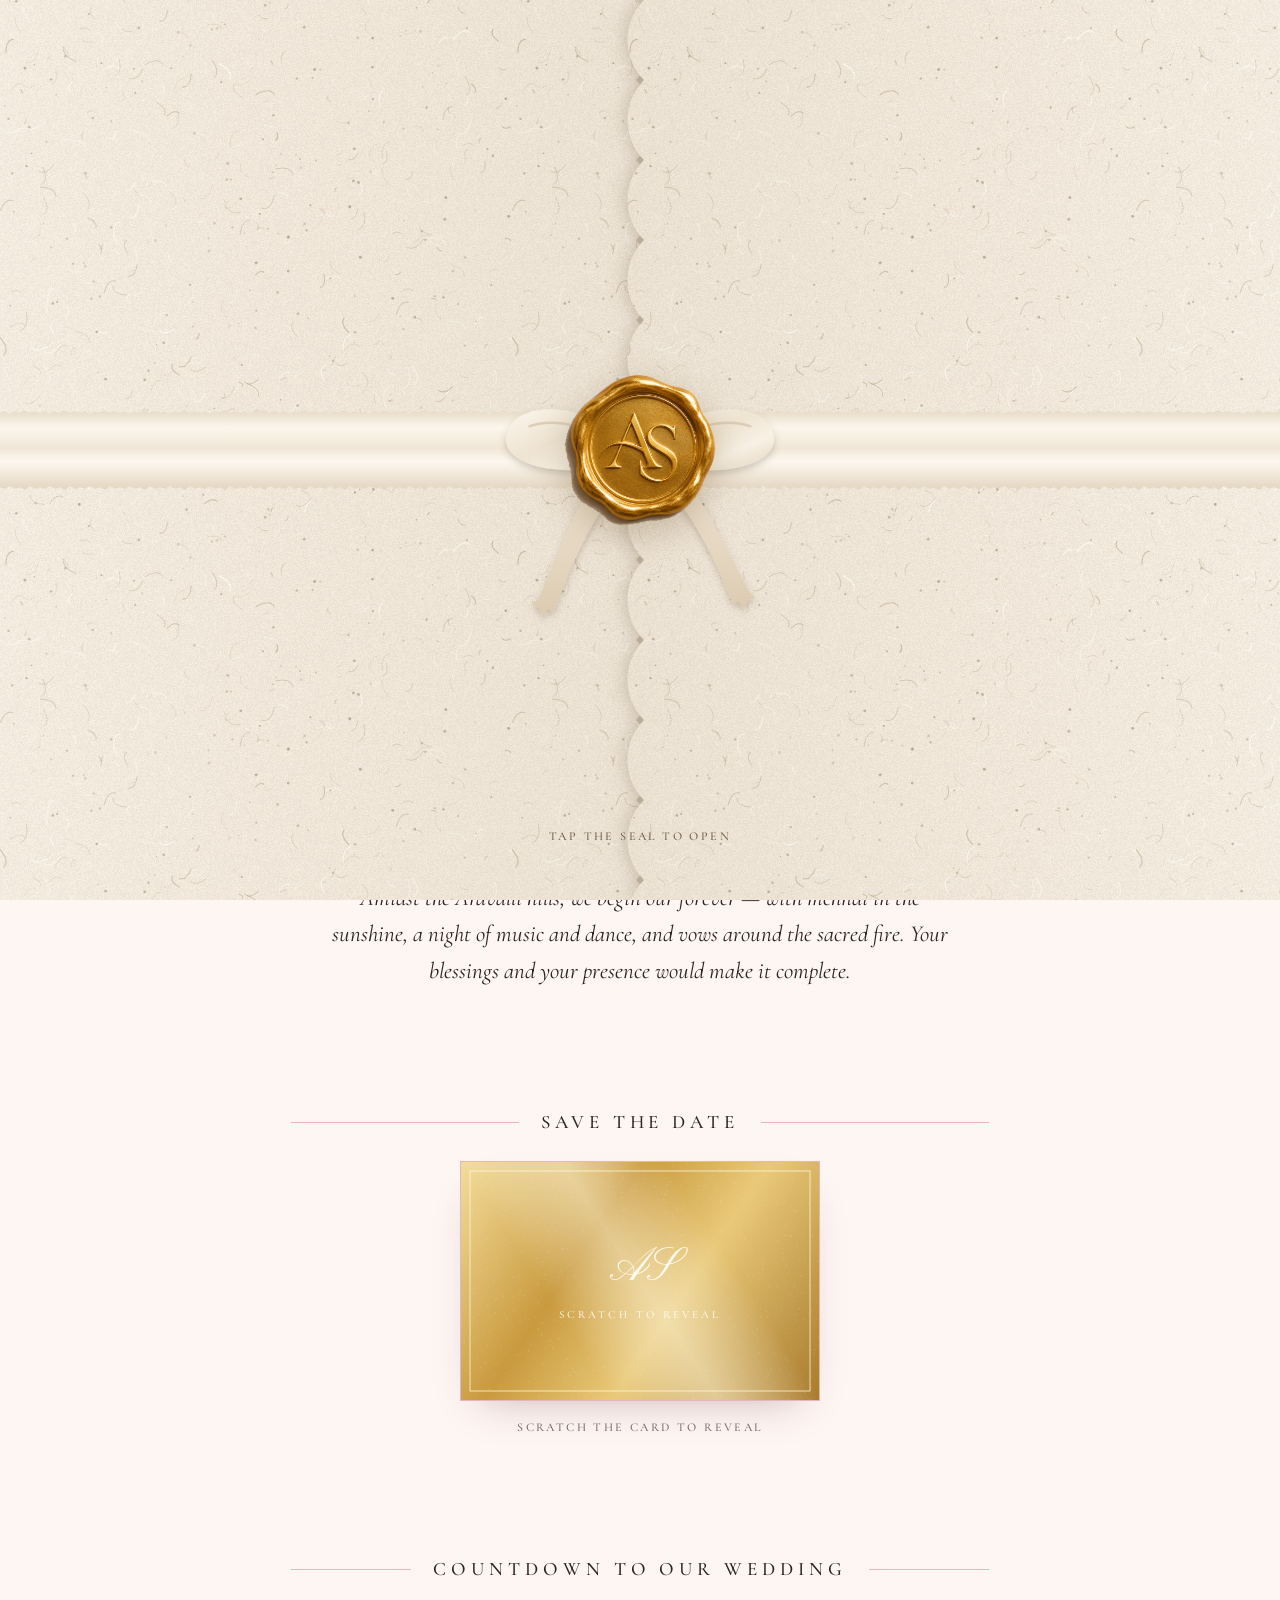
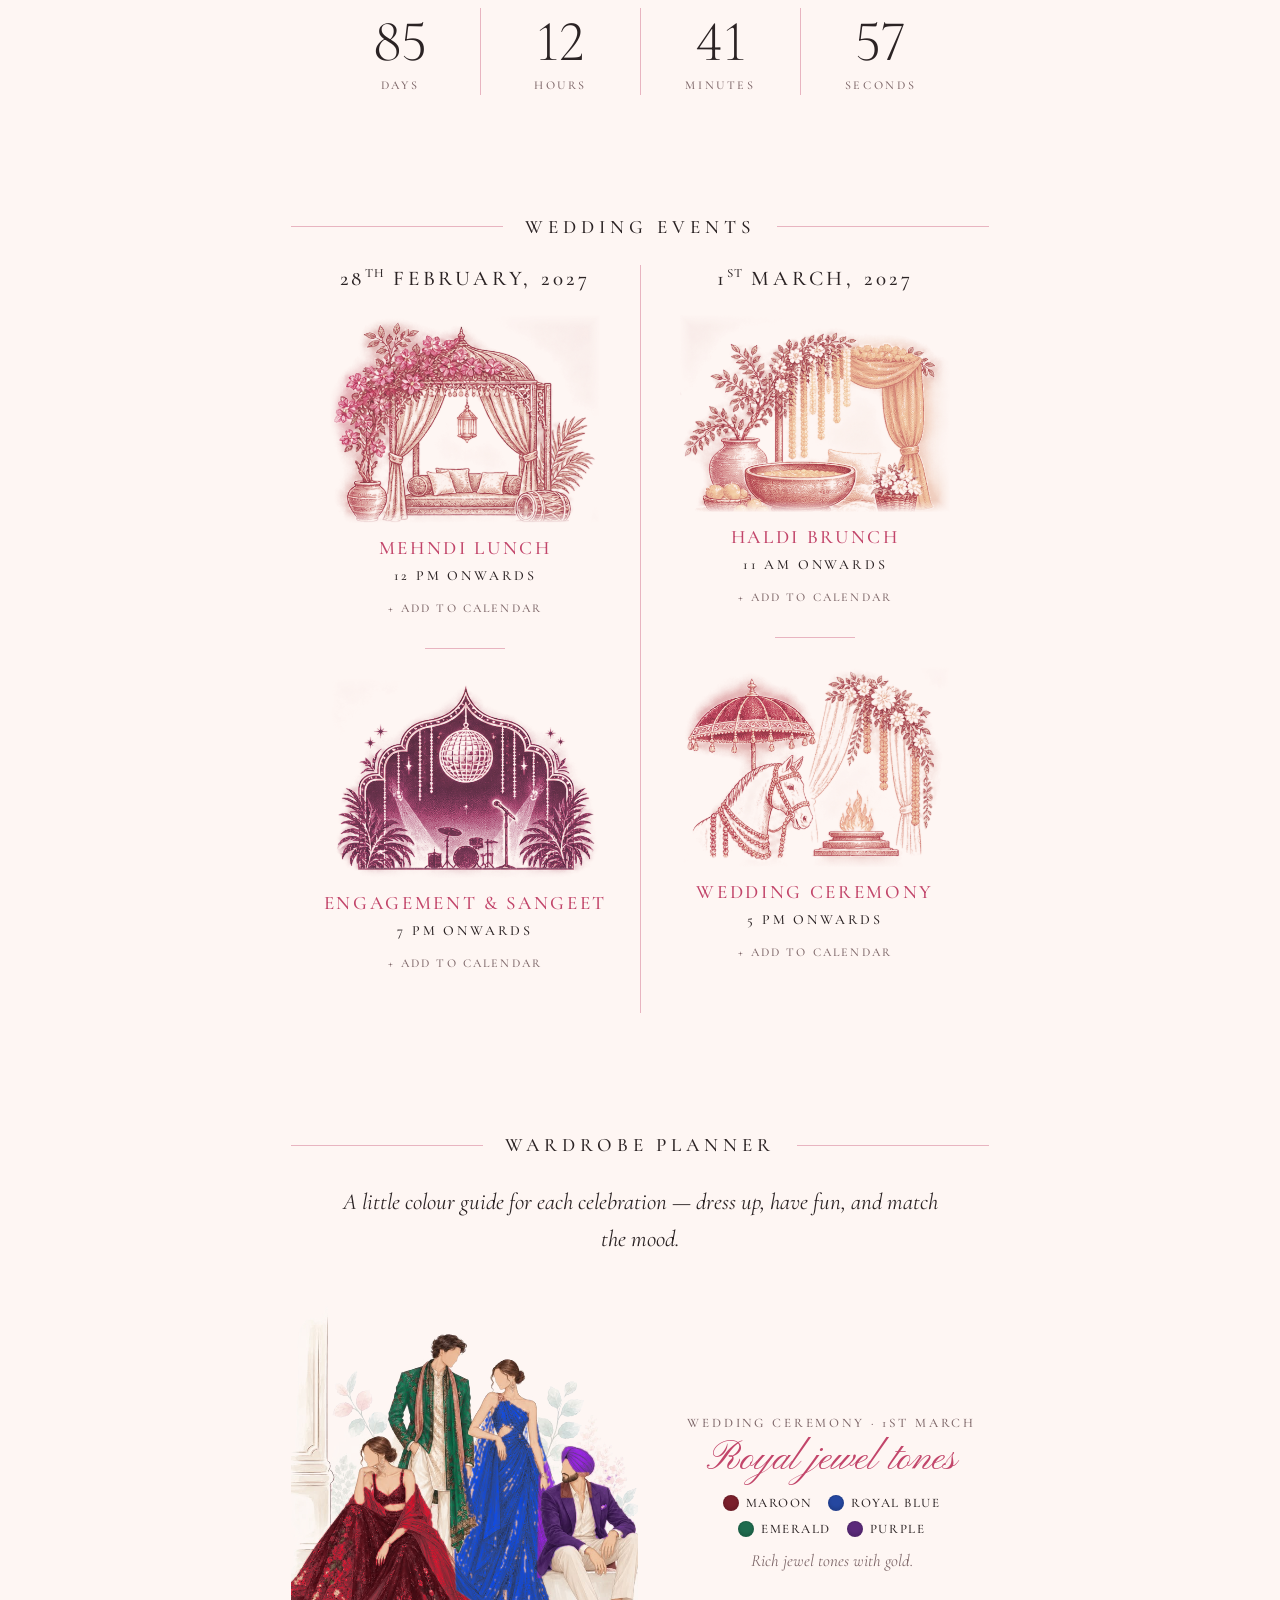
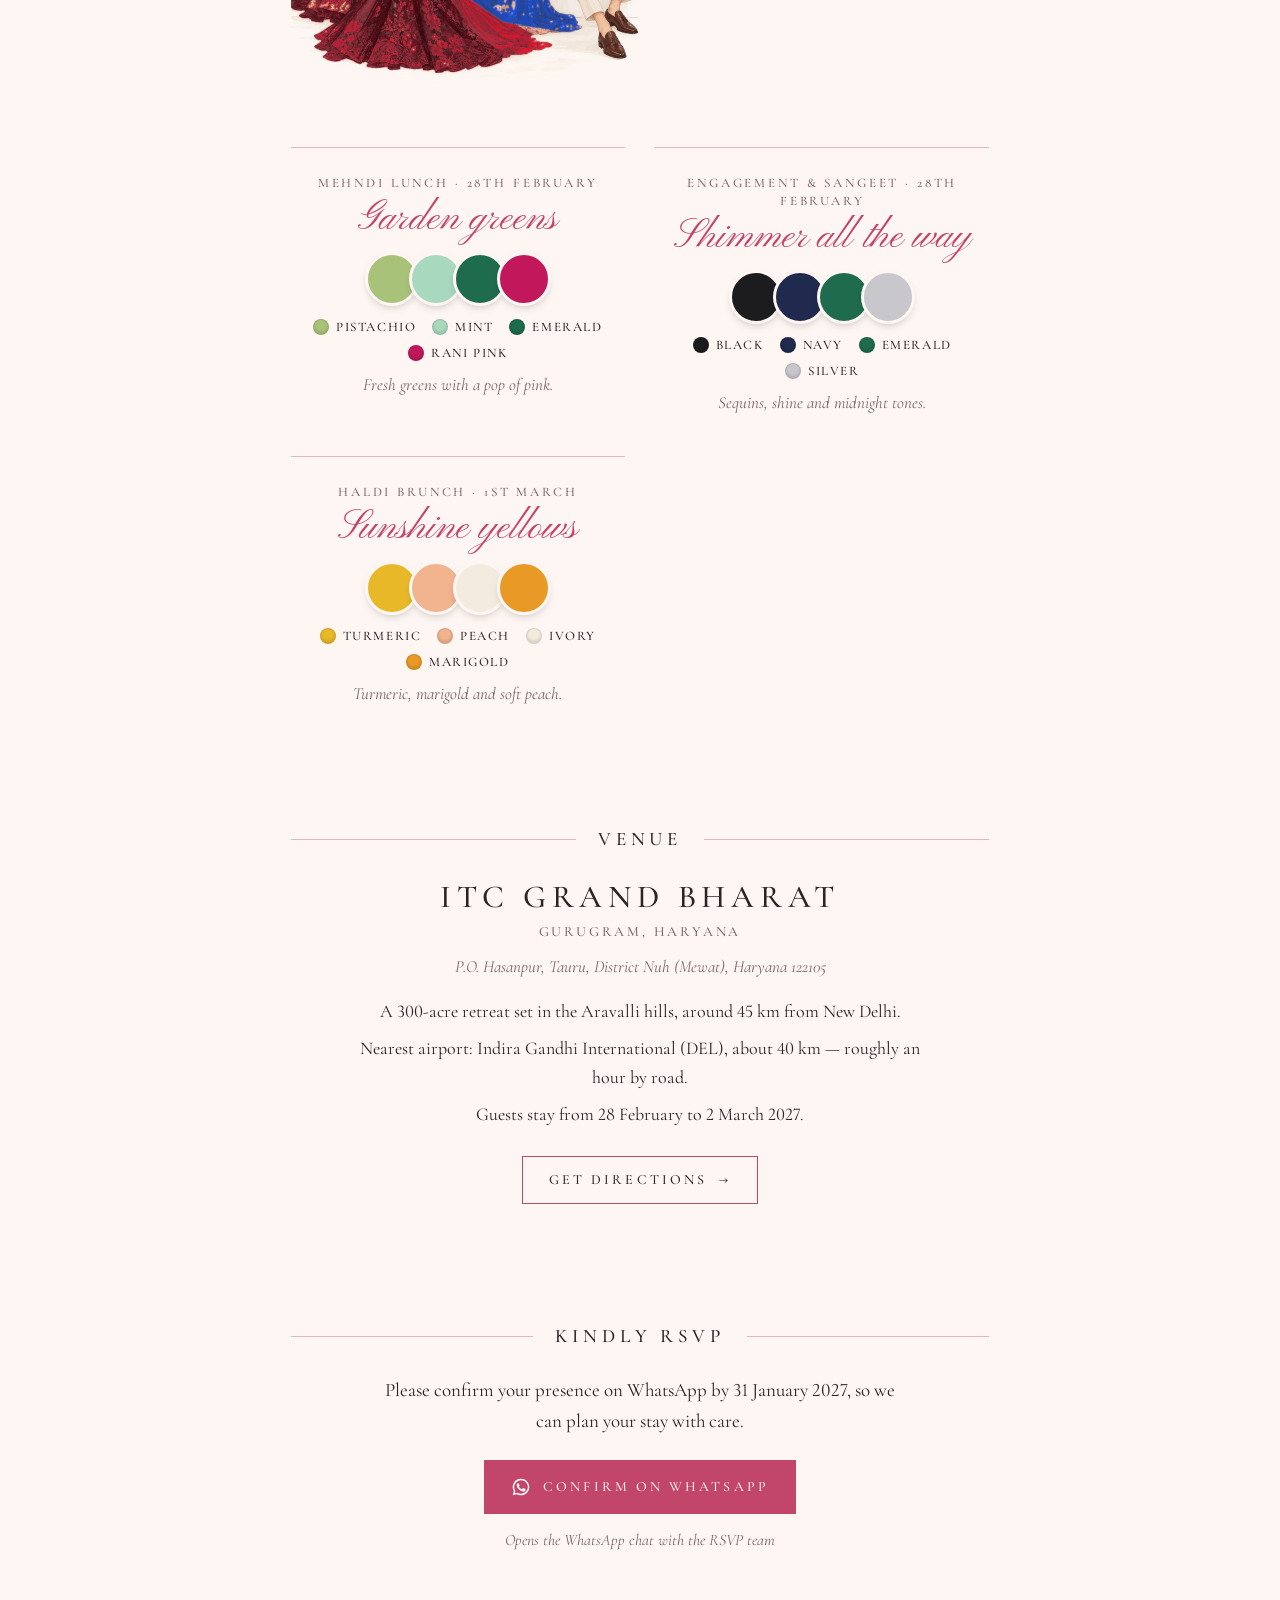
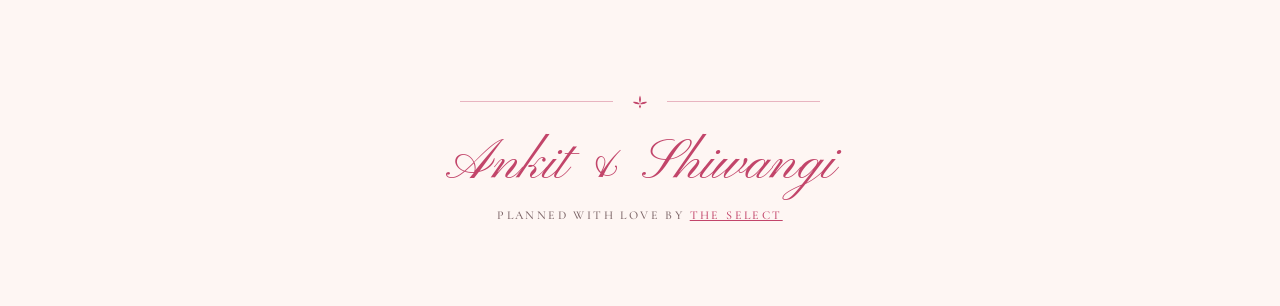
==== commit 01b531c9: "Theme packs: Lotus, Royal Palace, Beach & Tropical, Hillside Garden, Arabian Luxe Same page layout; " ====
--- a/ankit-shiwangi/index.html
+++ b/ankit-shiwangi/index.html
@@ -9,7 +9,7 @@
 <link rel="preconnect" href="https://fonts.googleapis.com">
 <link rel="preconnect" href="https://fonts.gstatic.com" crossorigin>
 <link rel="stylesheet" href="https://fonts.googleapis.com/css2?family=Cormorant+Garamond:ital,wght@0,300;0,400;0,500;0,600;1,400&family=Pinyon+Script&display=swap">
-<link rel="stylesheet" href="style.css?v=20261127175219">
+<link rel="stylesheet" href="style.css?v=20261127183133">
 </head>
 <body class="locked">
 
@@ -147,8 +147,11 @@
 </main>
 
 <aside id="studio" class="studio" hidden>
-  <button type="button" class="studio__toggle" id="studioToggle" aria-expanded="false">Colours</button>
+  <button type="button" class="studio__toggle" id="studioToggle" aria-expanded="false">Theme &amp; colours</button>
   <div class="studio__panel" id="studioPanel" hidden>
+    <p class="studio__h">Theme</p>
+    <div class="studio__row" id="packList"></div>
+    <div class="studio__row studio__row--chips"><button type="button" id="replayBtn">↺ Replay the opening</button></div>
     <p class="studio__h">Colour palette</p>
     <div class="studio__row" id="palList"></div>
     <p class="studio__h">Event illustrations</p>
@@ -160,8 +163,9 @@
 </aside>
 
 <audio id="music" loop preload="none"></audio>
-<script src="wedding.js?v=20261127175219"></script>
-<script src="flourish.js?v=20261127175219"></script>
-<script src="app.js?v=20261127175219"></script>
+<script src="wedding.js?v=20261127183133"></script>
+<script src="flourish.js?v=20261127183133"></script>
+<script src="themes.js?v=20261127183133"></script>
+<script src="app.js?v=20261127183133"></script>
 </body>
 </html>
--- a/ankit-shiwangi/style.css
+++ b/ankit-shiwangi/style.css
@@ -326,7 +326,7 @@
 .gf-door{position:absolute;top:0;bottom:0;width:calc(50% + 16px);z-index:1;transition:transform 1.7s cubic-bezier(.55,.05,.3,1) .9s;backface-visibility:hidden;-webkit-backface-visibility:hidden;filter:drop-shadow(0 0 10px rgba(80,58,30,.28))}
 .gf-door--l{left:0;transform-origin:0 50%}
 .gf-door--r{right:0;transform-origin:100% 50%}
-.gf-face{position:absolute;inset:0;background-color:#F2E9DC;background-image:var(--door-l),var(--paper-tex);background-size:clamp(150px,19vw,270px) auto,512px 512px;background-repeat:repeat,repeat}
+.gf-face{position:absolute;inset:0;background-color:var(--door-paper,#FFFFFF);background-image:var(--door-l),var(--paper-tex);background-size:var(--door-size,clamp(150px,19vw,270px)) auto,512px 512px;background-blend-mode:normal,multiply;background-repeat:repeat,repeat}
 .gf-door--r .gf-face{background-image:var(--door-r),var(--paper-tex);background-position:right top,0 0}
 .gf-door--l .gf-face{-webkit-mask:linear-gradient(#000 0 0) left/calc(100% - 24px) 100% no-repeat,url("data:image/svg+xml,%3Csvg xmlns='http://www.w3.org/2000/svg' viewBox='0 0 24 160' preserveAspectRatio='none'%3E%3Cpath d='M0 0H4C26 22 26 58 4 80C26 102 26 138 4 160H0Z'/%3E%3C/svg%3E") right top/24px 160px repeat-y;
   mask:linear-gradient(#000 0 0) left/calc(100% - 24px) 100% no-repeat,url("data:image/svg+xml,%3Csvg xmlns='http://www.w3.org/2000/svg' viewBox='0 0 24 160' preserveAspectRatio='none'%3E%3Cpath d='M0 0H4C26 22 26 58 4 80C26 102 26 138 4 160H0Z'/%3E%3C/svg%3E") right top/24px 160px repeat-y}
@@ -356,3 +356,7 @@
 .gf.open{background:transparent;transition:background .8s 1s}
 .opening.gf.open .opening__centre{opacity:1}
 @media (prefers-reduced-motion:reduce){.gf.open{opacity:0}}
+
+/* ---------- theme packs: faint background pattern ---------- */
+.has-pat body::after{content:"";position:fixed;inset:0;pointer-events:none;z-index:0;opacity:.07;background-image:var(--bg-pat);background-size:auto}
+@media (max-width:640px){.has-pat body::after{opacity:.06}}
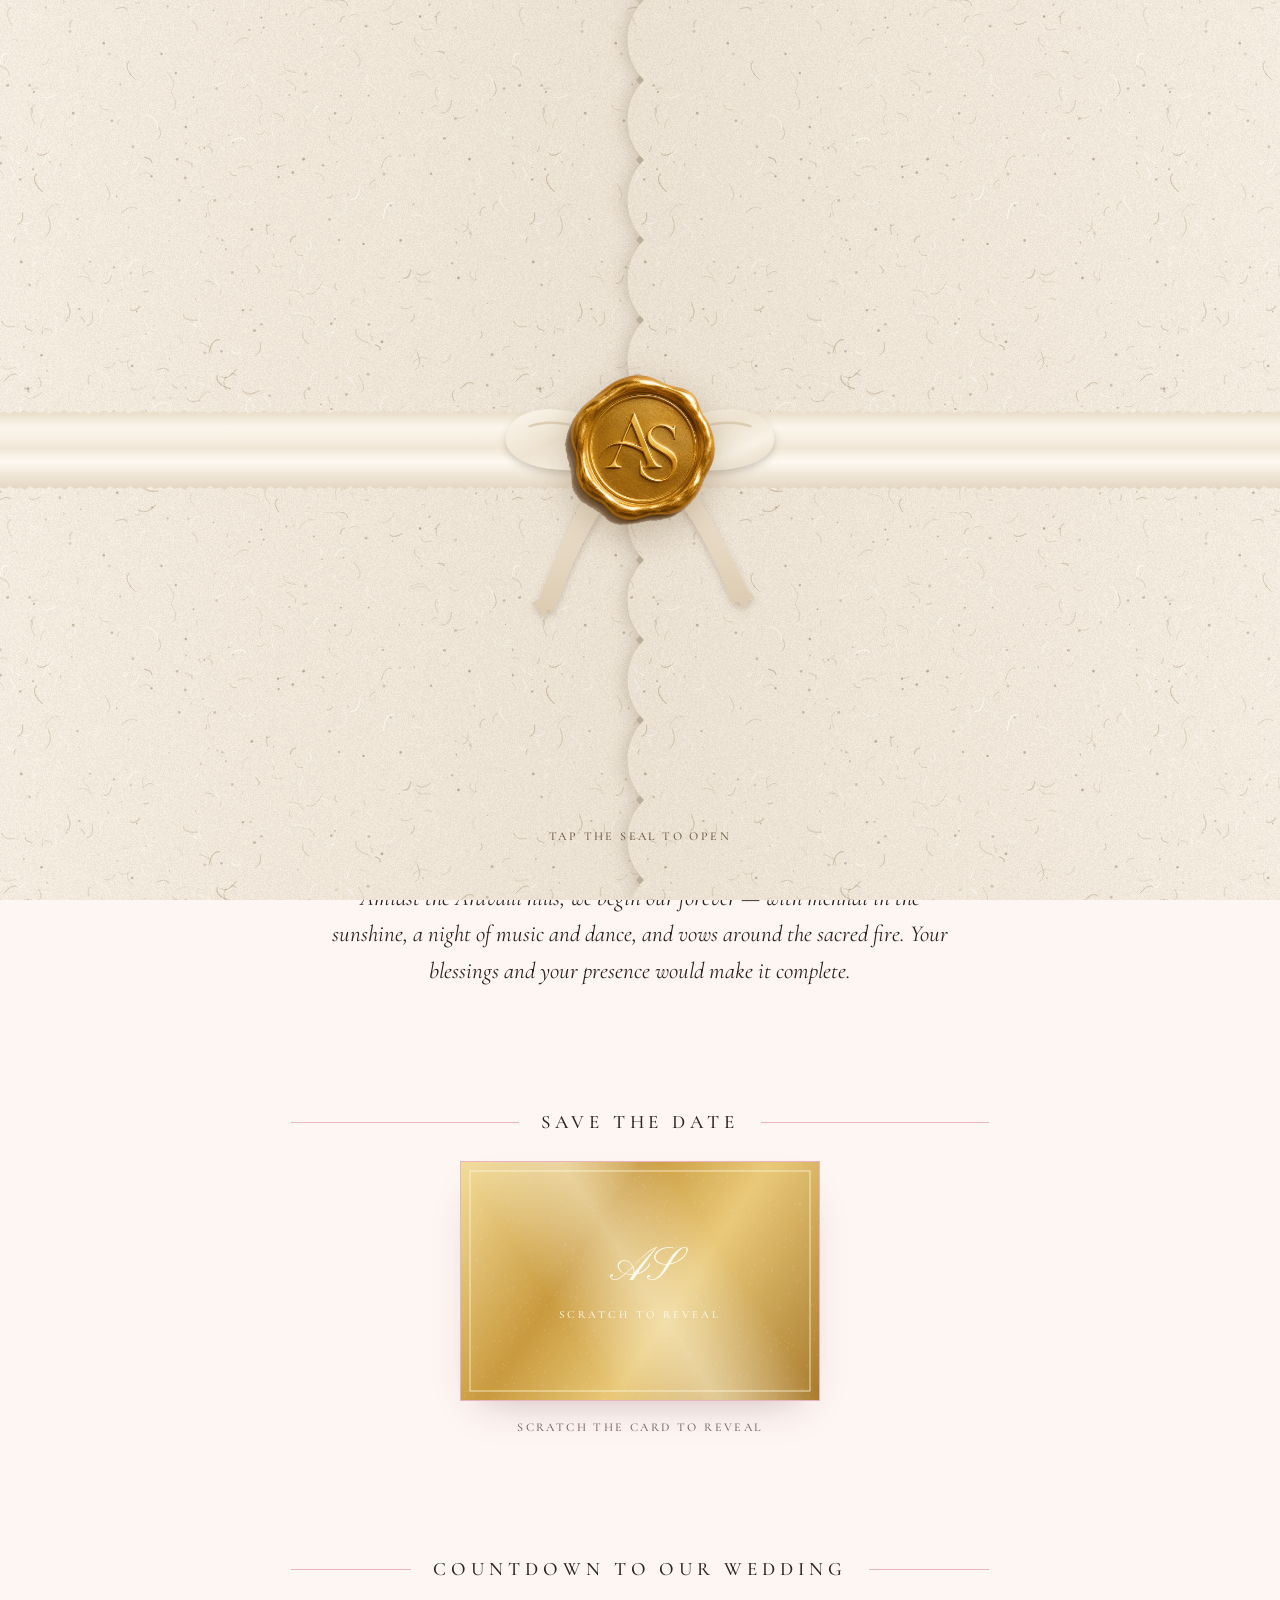
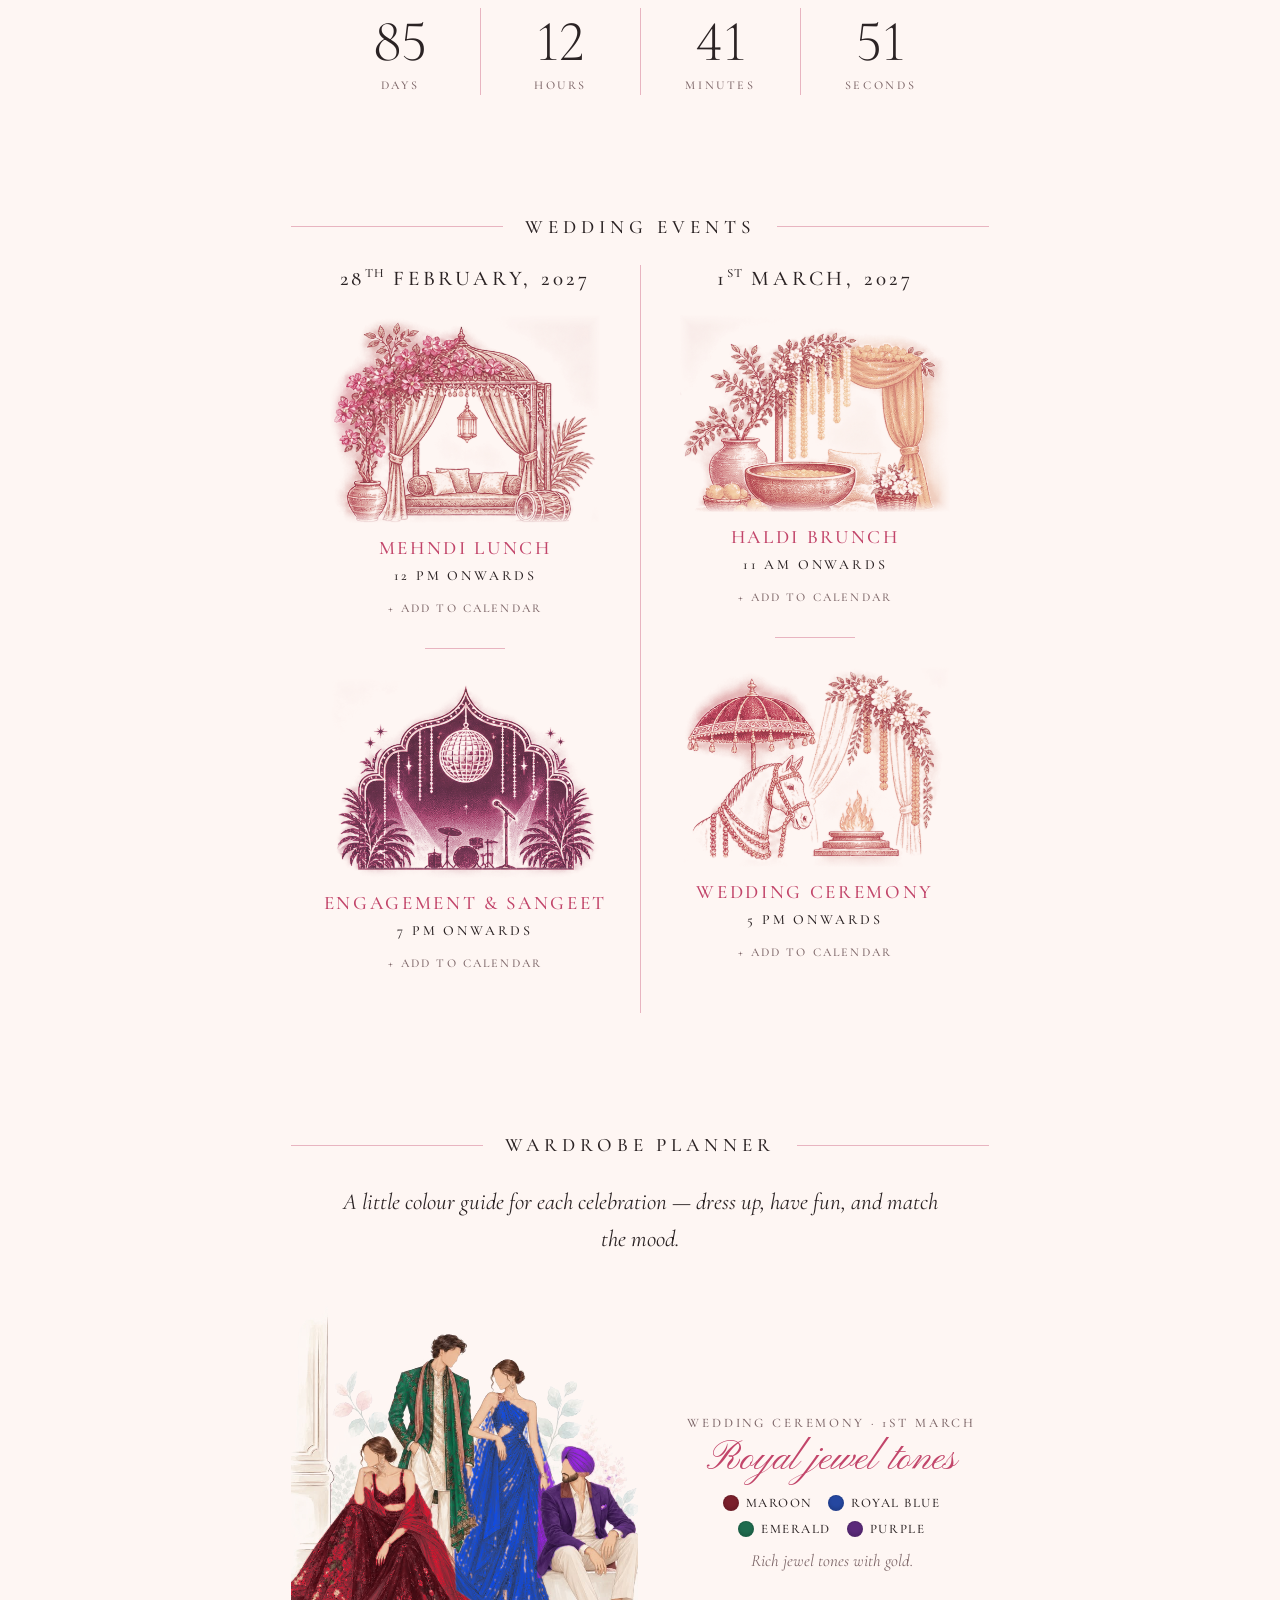
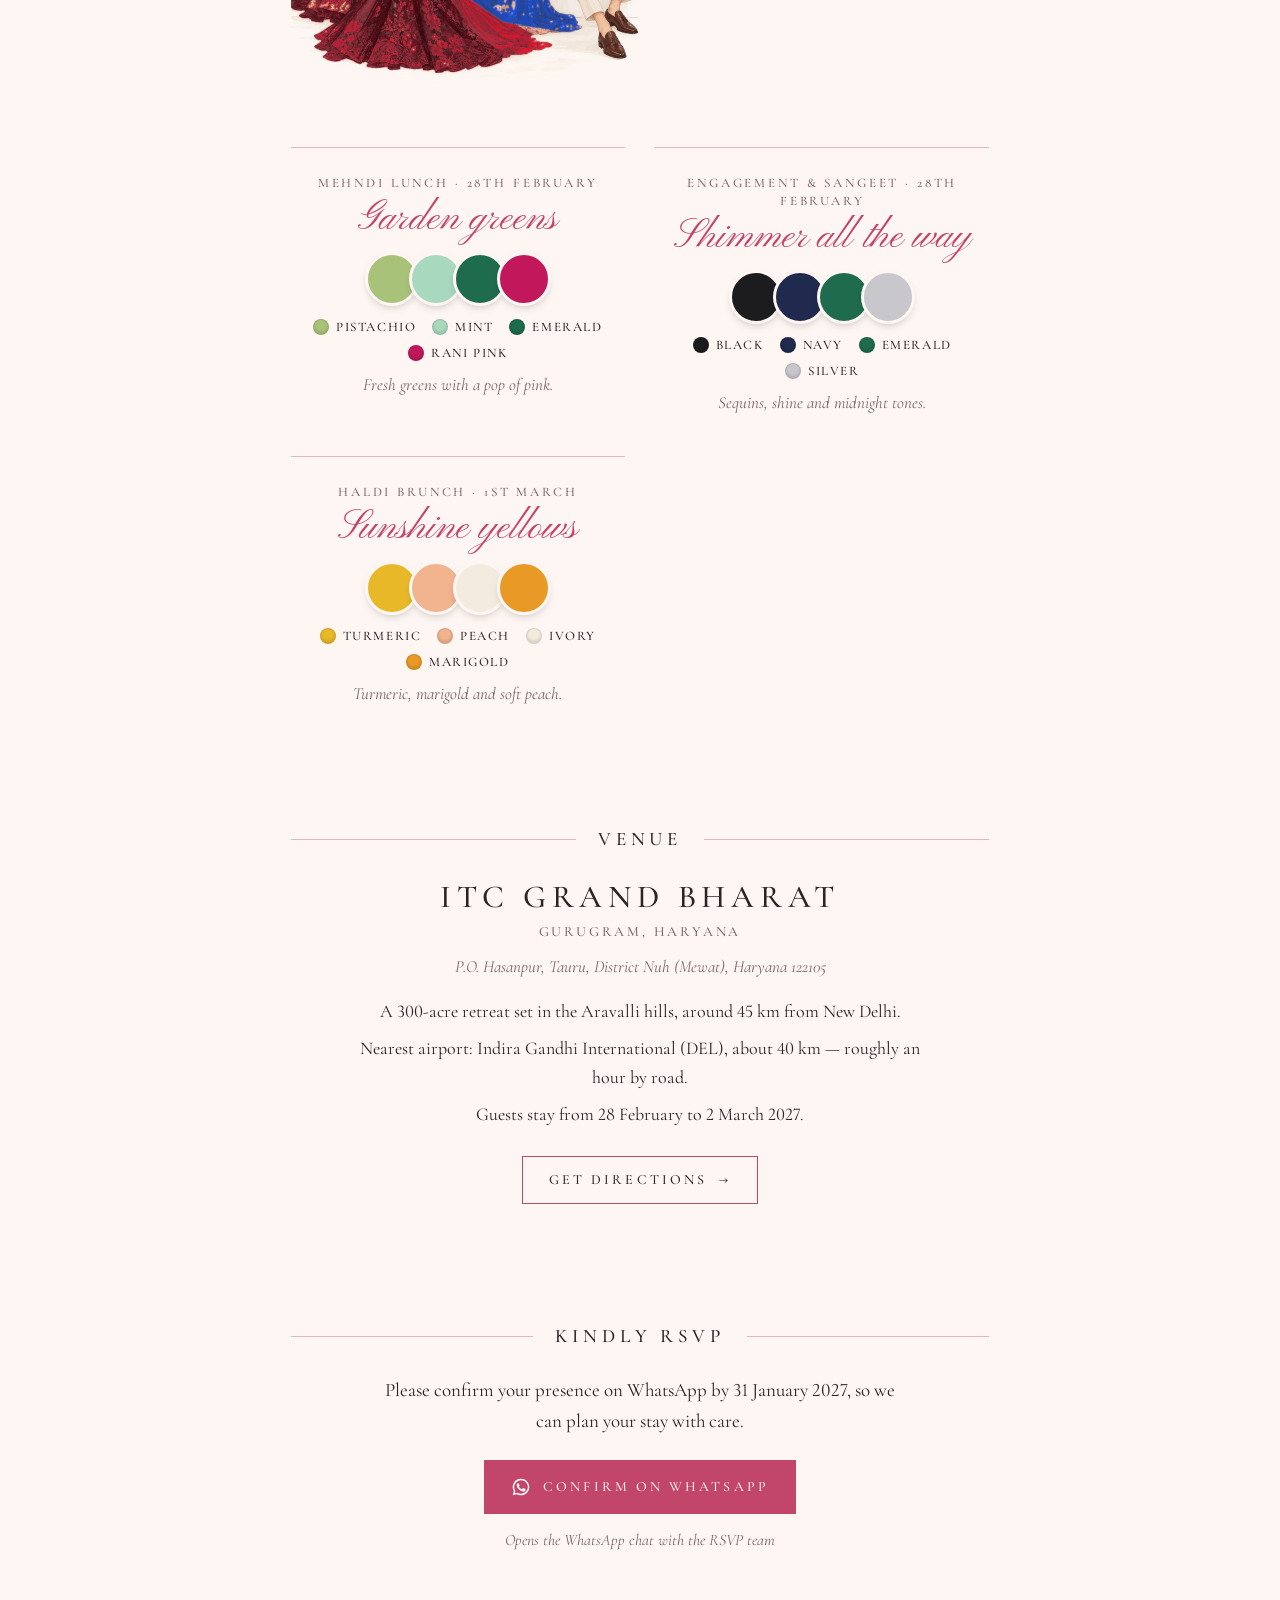
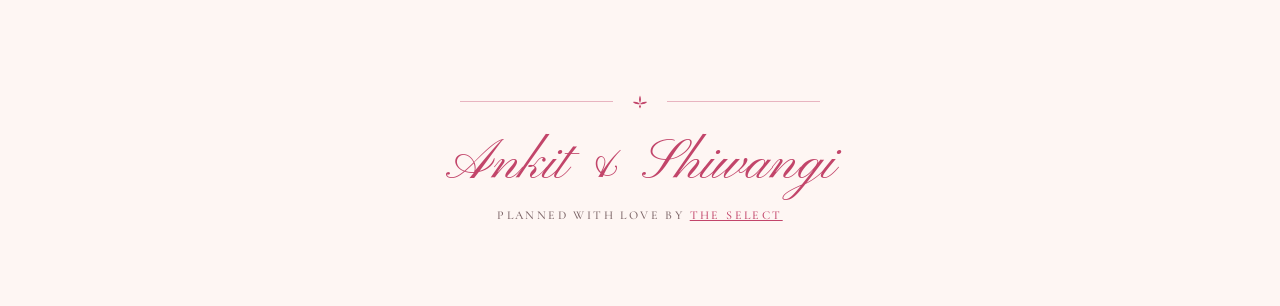
==== commit befed345: "Event directions: per-event venue with Get directions link; Cheshtha & Shubham Sangeet at The Palm, " ====
--- a/ankit-shiwangi/index.html
+++ b/ankit-shiwangi/index.html
@@ -9,7 +9,7 @@
 <link rel="preconnect" href="https://fonts.googleapis.com">
 <link rel="preconnect" href="https://fonts.gstatic.com" crossorigin>
 <link rel="stylesheet" href="https://fonts.googleapis.com/css2?family=Cormorant+Garamond:ital,wght@0,300;0,400;0,500;0,600;1,400&family=Pinyon+Script&display=swap">
-<link rel="stylesheet" href="style.css?v=20261127183133">
+<link rel="stylesheet" href="style.css?v=20261128115325">
 </head>
 <body class="locked">
 
@@ -163,9 +163,9 @@
 </aside>
 
 <audio id="music" loop preload="none"></audio>
-<script src="wedding.js?v=20261127183133"></script>
-<script src="flourish.js?v=20261127183133"></script>
-<script src="themes.js?v=20261127183133"></script>
-<script src="app.js?v=20261127183133"></script>
+<script src="wedding.js?v=20261128115325"></script>
+<script src="flourish.js?v=20261128115325"></script>
+<script src="themes.js?v=20261128115325"></script>
+<script src="app.js?v=20261128115325"></script>
 </body>
 </html>
--- a/ankit-shiwangi/style.css
+++ b/ankit-shiwangi/style.css
@@ -360,3 +360,6 @@
 /* ---------- theme packs: faint background pattern ---------- */
 .has-pat body::after{content:"";position:fixed;inset:0;pointer-events:none;z-index:0;opacity:.07;background-image:var(--bg-pat);background-size:auto}
 @media (max-width:640px){.has-pat body::after{opacity:.06}}
+
+/* event links: directions + calendar */
+.ev__links{display:flex;flex-wrap:wrap;justify-content:center;gap:.35rem 1.2rem}
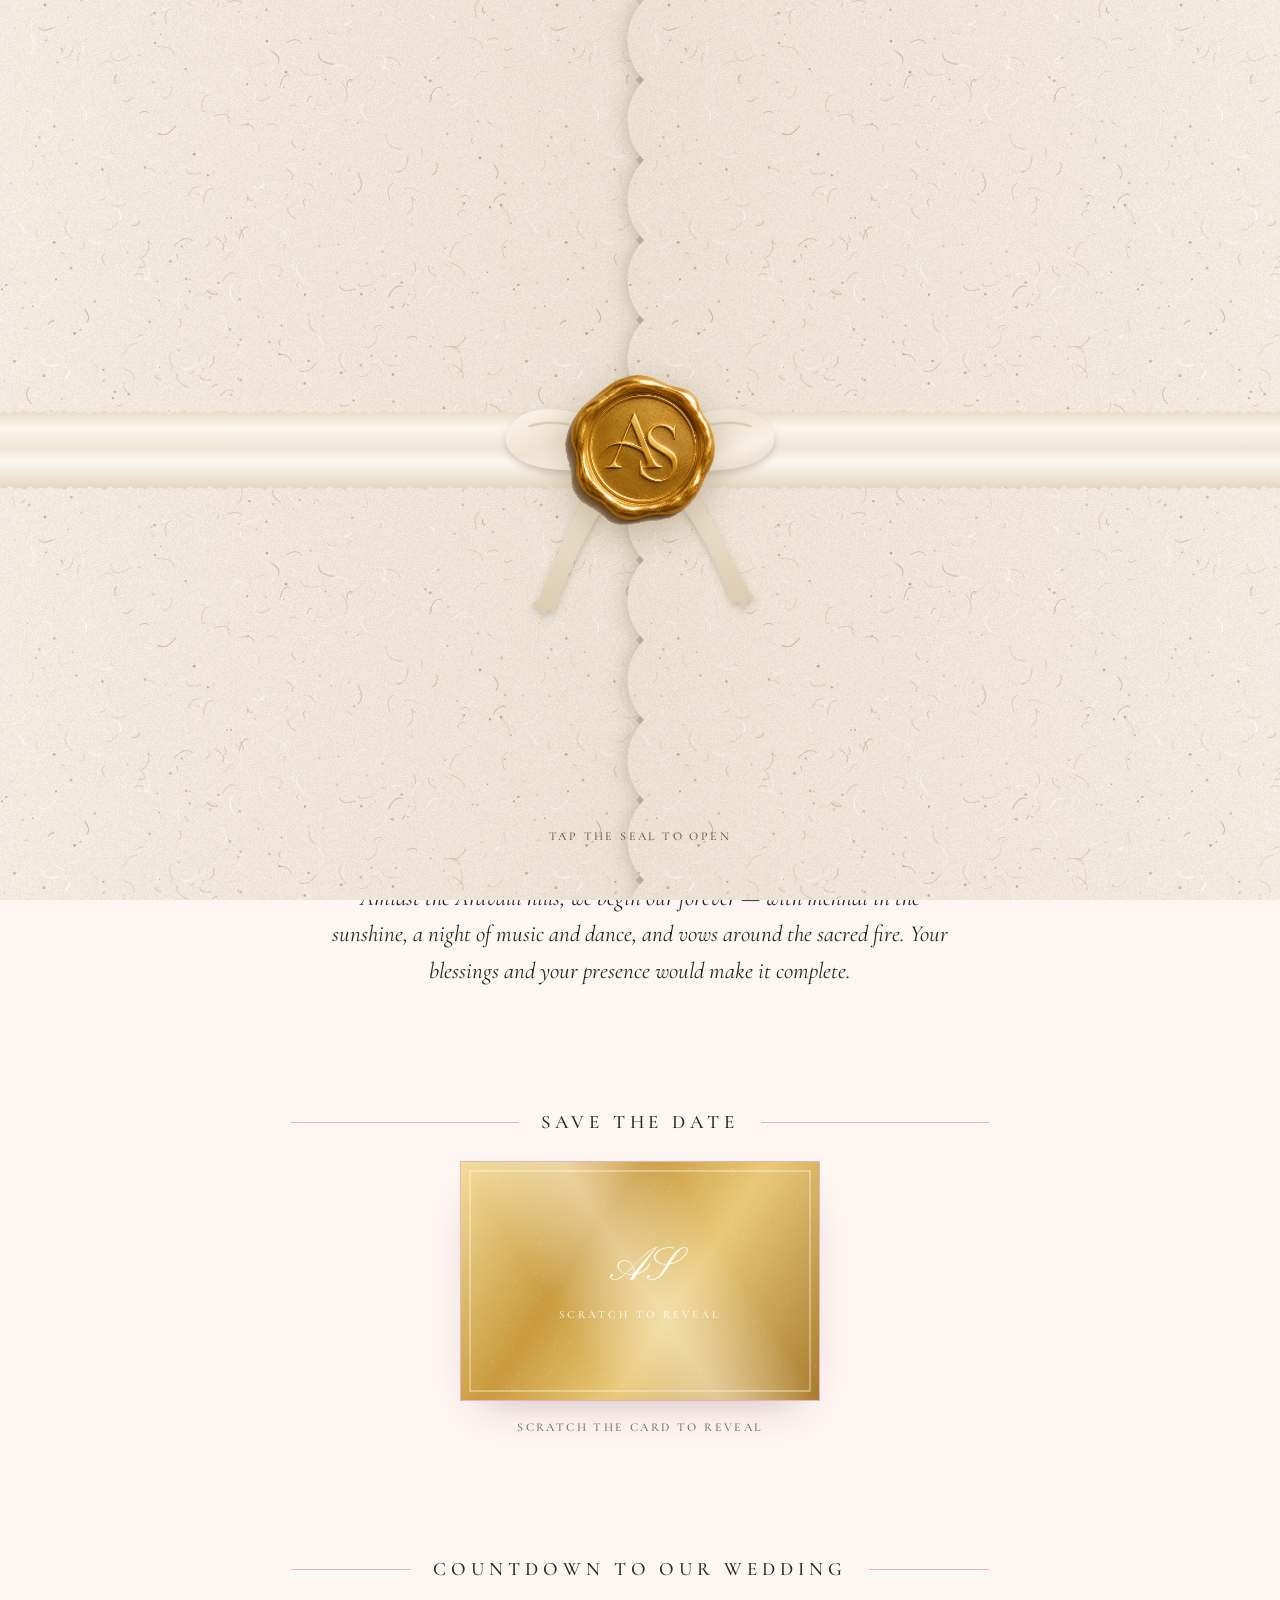
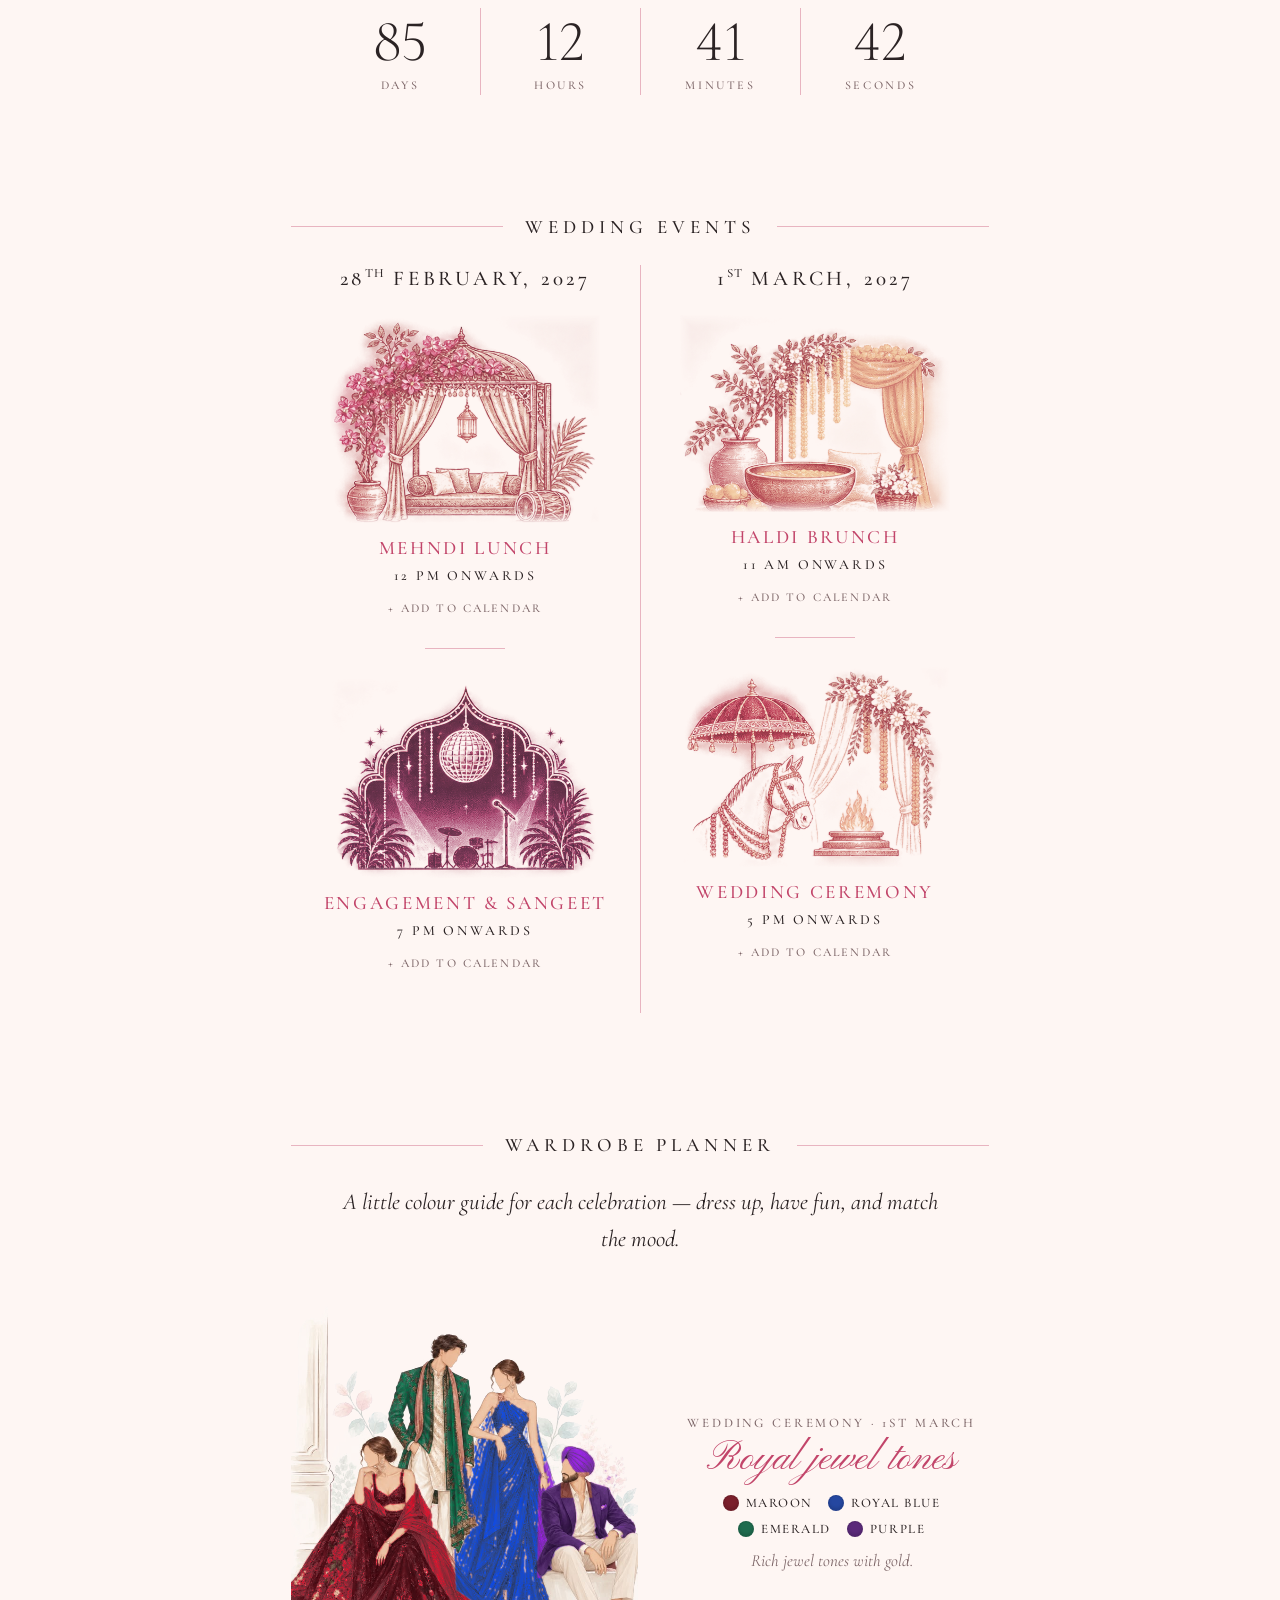
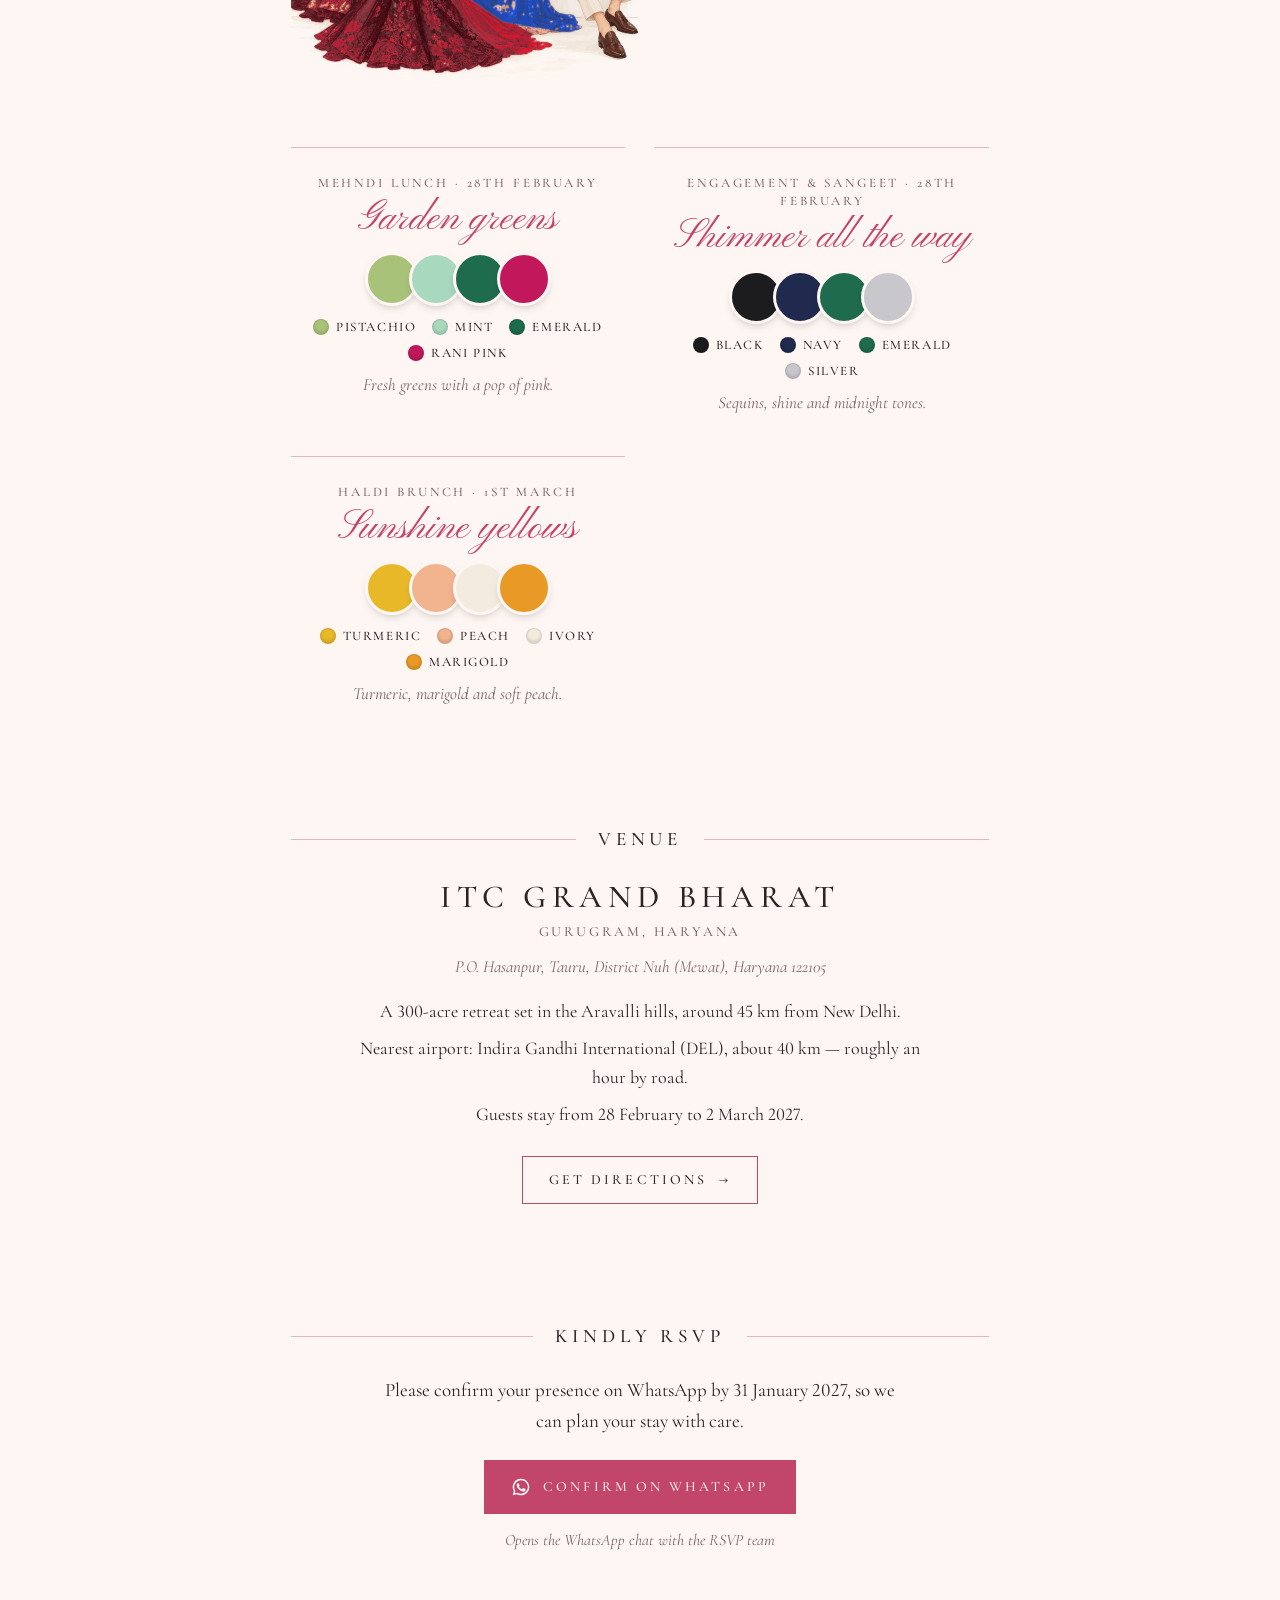
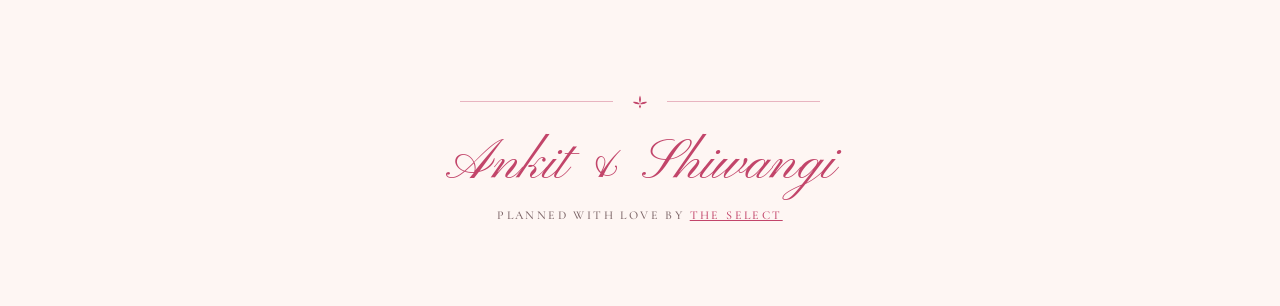
==== commit 5380799a: "Wardrobe: per-event finished illustration (image) shown as is; Cheshtha & Shubham wedding look Co-Au" ====
--- a/ankit-shiwangi/index.html
+++ b/ankit-shiwangi/index.html
@@ -9,7 +9,7 @@
 <link rel="preconnect" href="https://fonts.googleapis.com">
 <link rel="preconnect" href="https://fonts.gstatic.com" crossorigin>
 <link rel="stylesheet" href="https://fonts.googleapis.com/css2?family=Cormorant+Garamond:ital,wght@0,300;0,400;0,500;0,600;1,400&family=Pinyon+Script&display=swap">
-<link rel="stylesheet" href="style.css?v=20261128115325">
+<link rel="stylesheet" href="style.css?v=20261128115622">
 </head>
 <body class="locked">
 
@@ -163,9 +163,9 @@
 </aside>
 
 <audio id="music" loop preload="none"></audio>
-<script src="wedding.js?v=20261128115325"></script>
-<script src="flourish.js?v=20261128115325"></script>
-<script src="themes.js?v=20261128115325"></script>
-<script src="app.js?v=20261128115325"></script>
+<script src="wedding.js?v=20261128115622"></script>
+<script src="flourish.js?v=20261128115622"></script>
+<script src="themes.js?v=20261128115622"></script>
+<script src="app.js?v=20261128115622"></script>
 </body>
 </html>
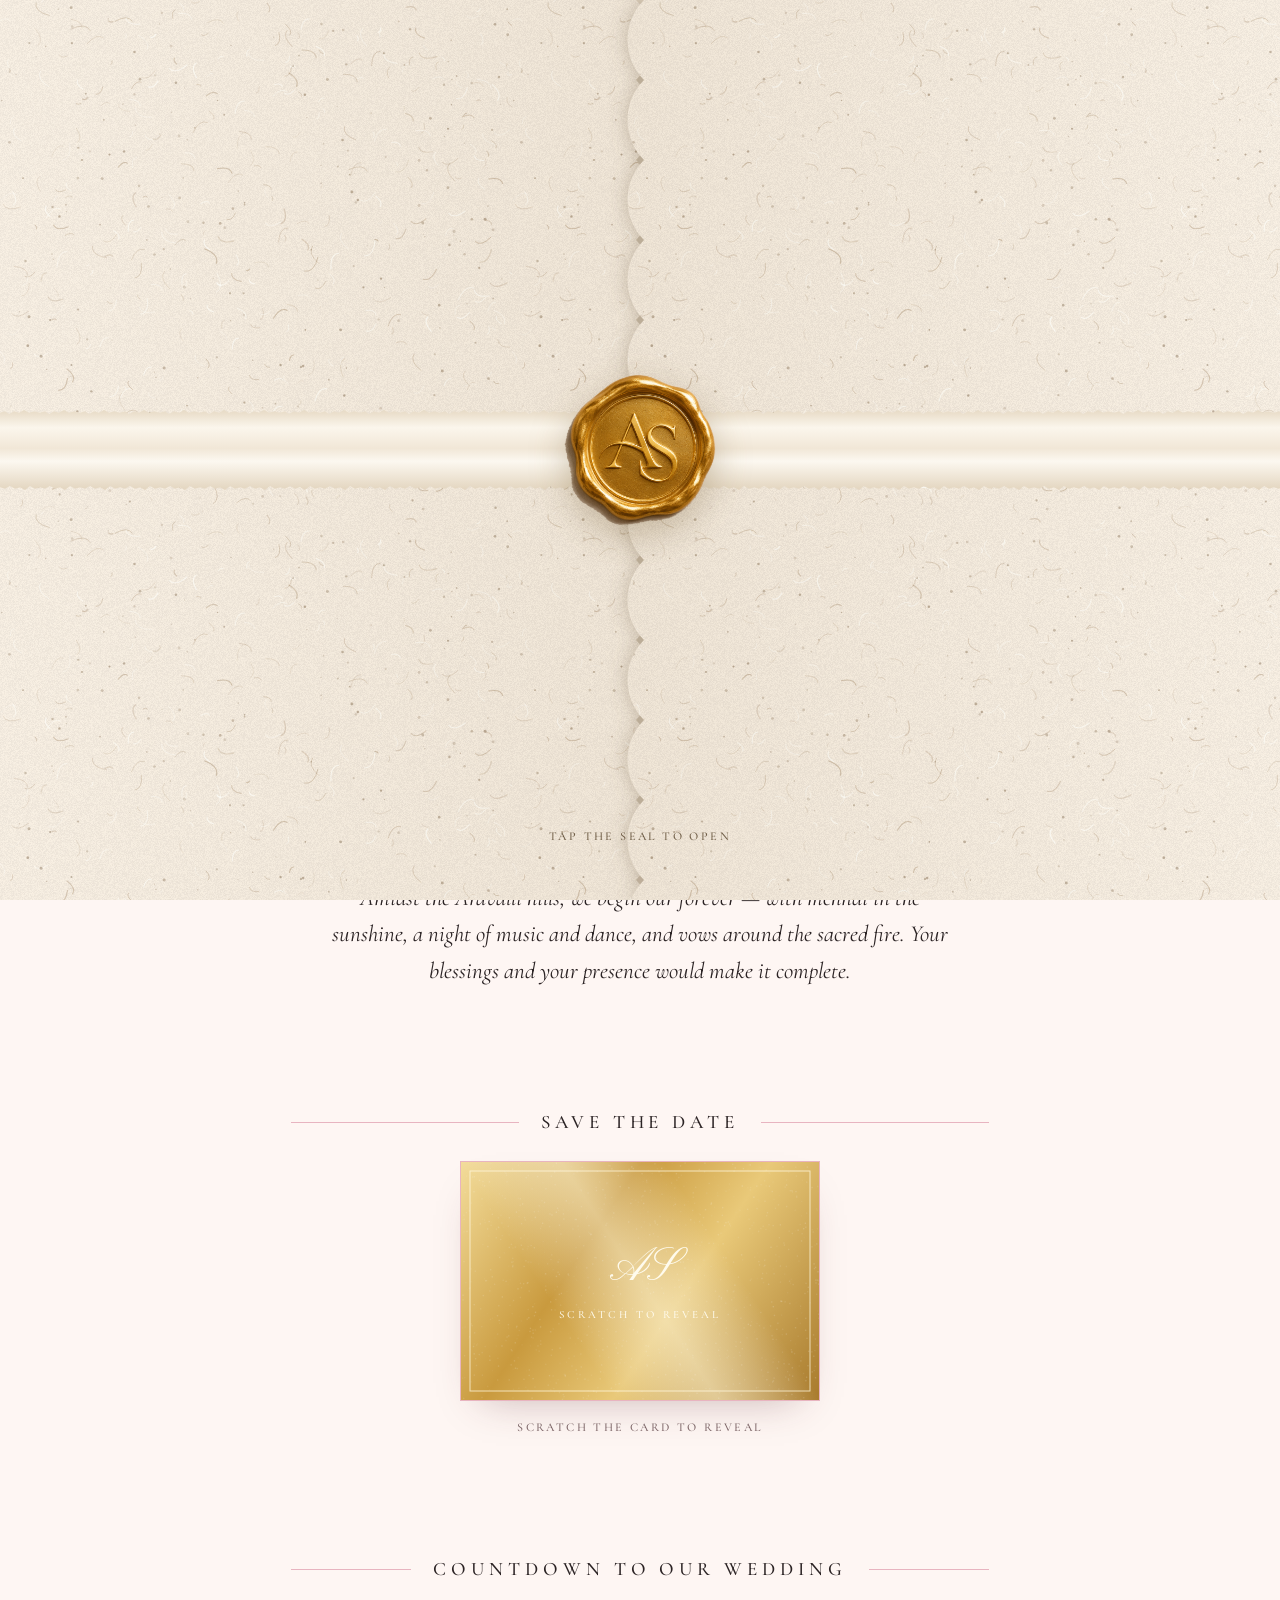
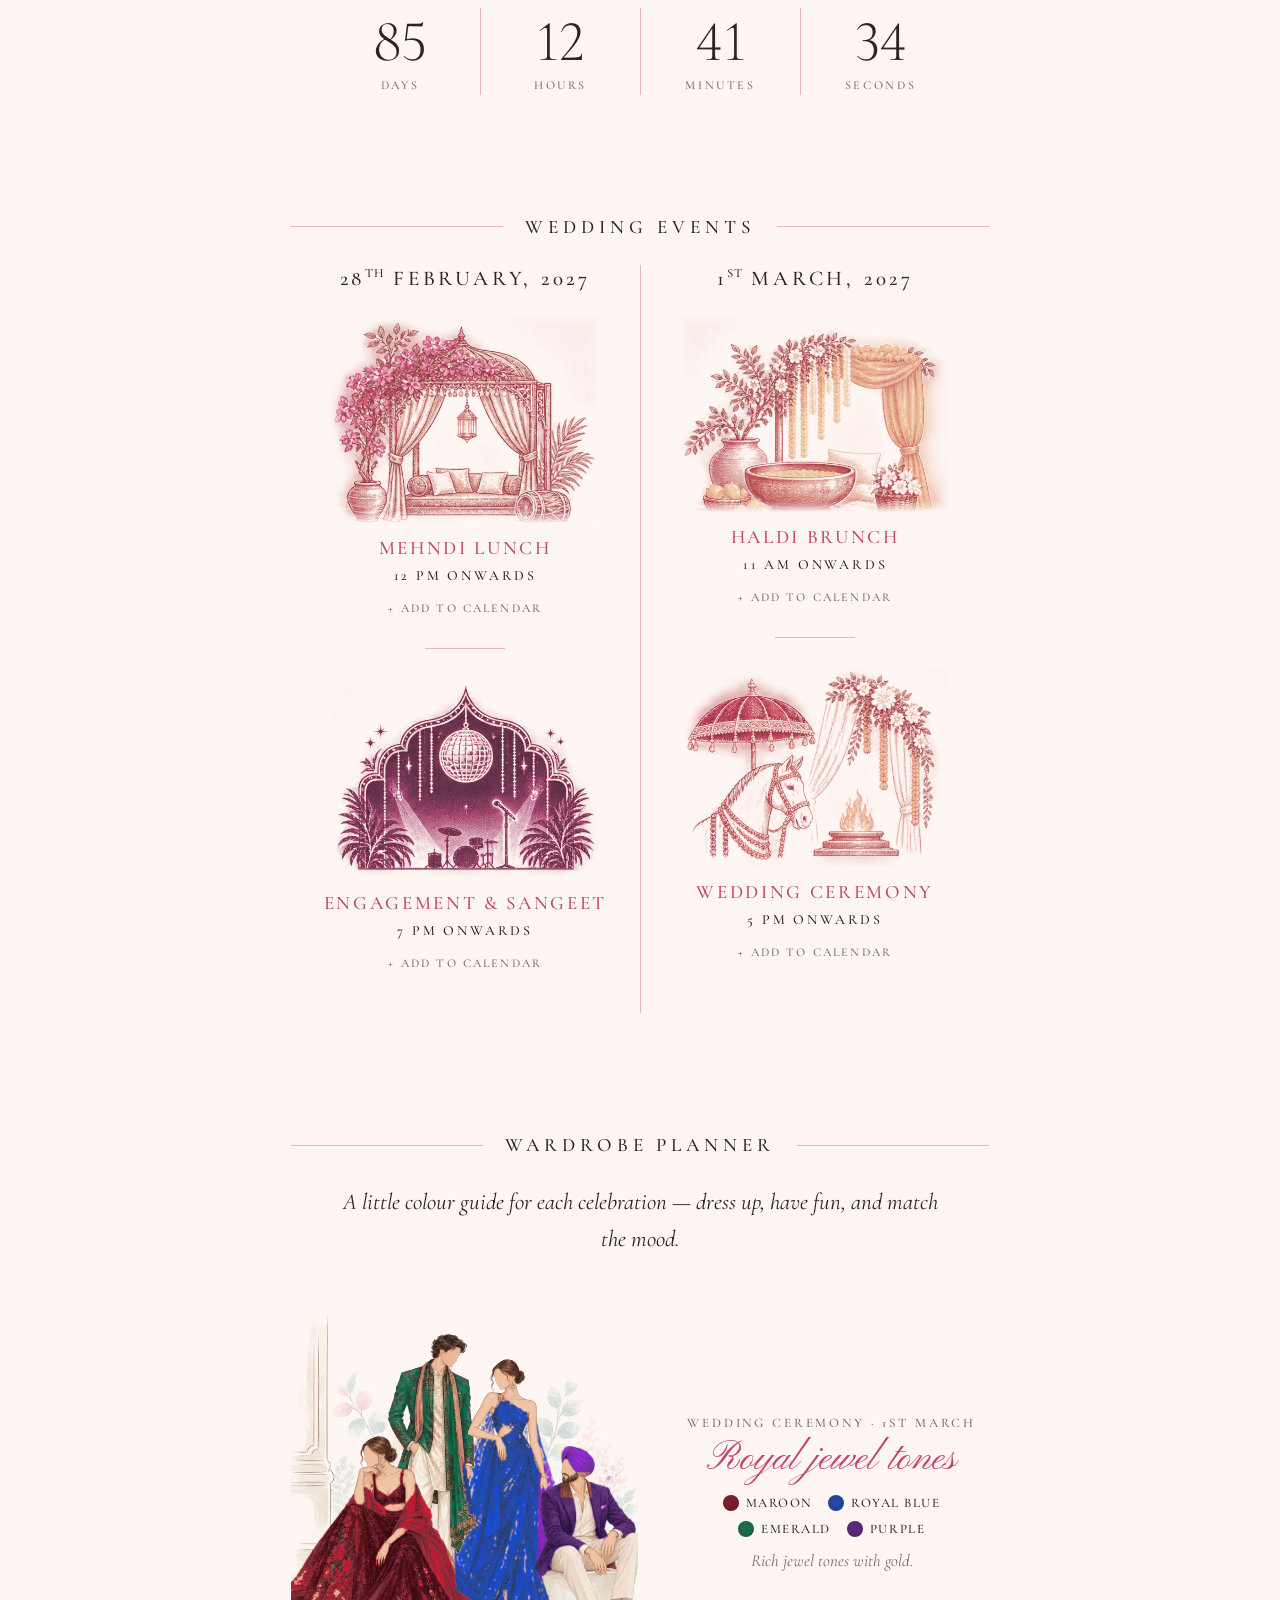
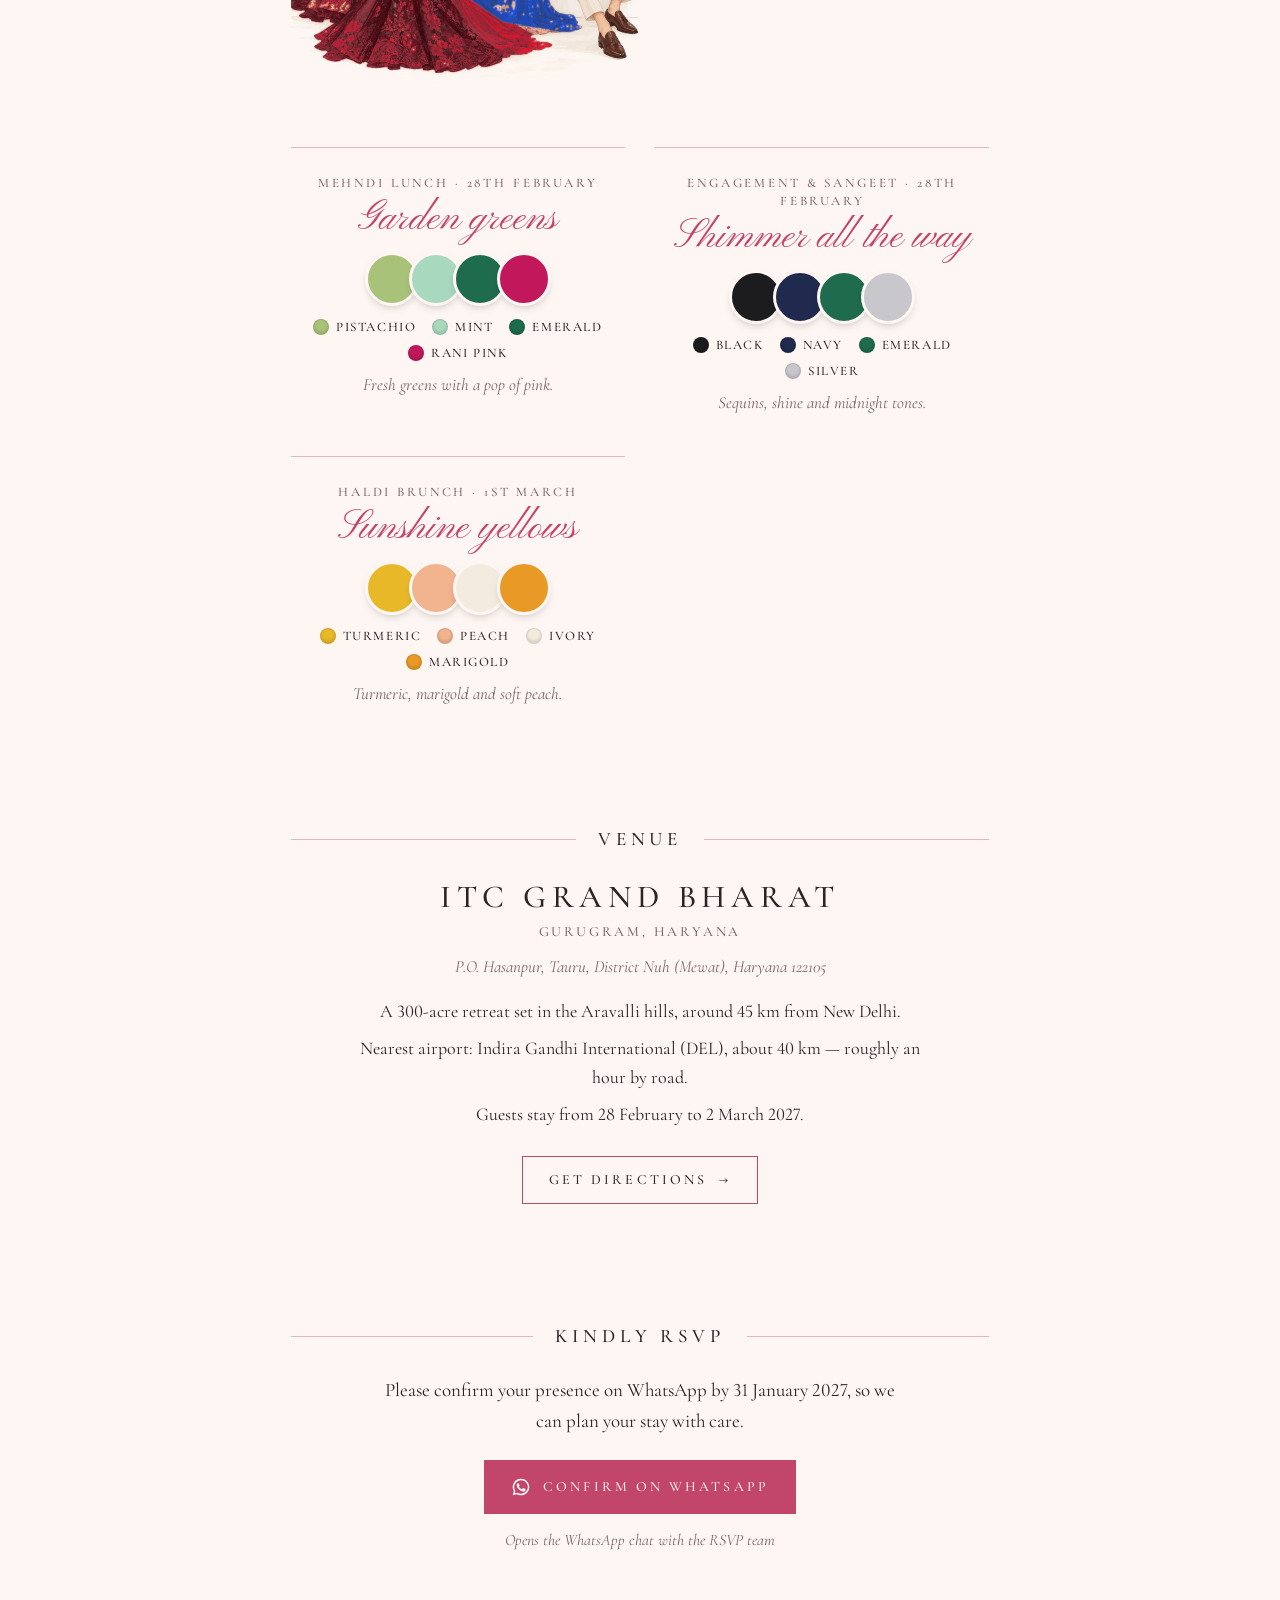
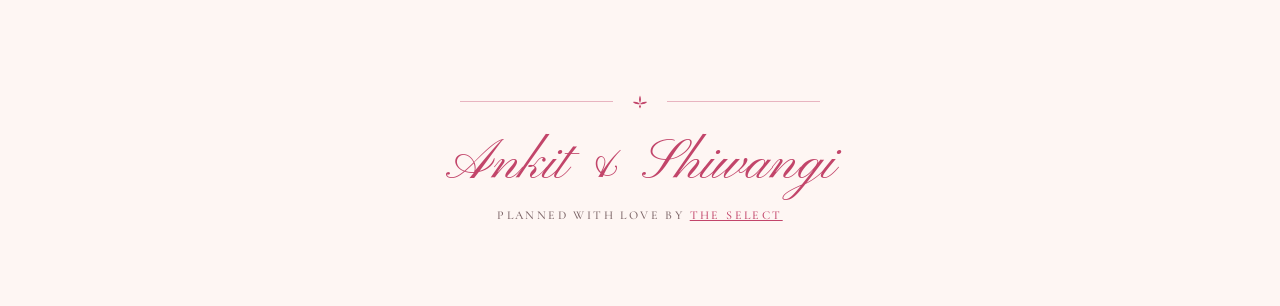
==== commit 817d4586: "Standard wardrobe illustrations per event (Mehndi, Sangeet, Haldi, Wedding); remove bow from opening" ====
--- a/ankit-shiwangi/index.html
+++ b/ankit-shiwangi/index.html
@@ -9,7 +9,7 @@
 <link rel="preconnect" href="https://fonts.googleapis.com">
 <link rel="preconnect" href="https://fonts.gstatic.com" crossorigin>
 <link rel="stylesheet" href="https://fonts.googleapis.com/css2?family=Cormorant+Garamond:ital,wght@0,300;0,400;0,500;0,600;1,400&family=Pinyon+Script&display=swap">
-<link rel="stylesheet" href="style.css?v=20261128115622">
+<link rel="stylesheet" href="style.css?v=20261128120150">
 </head>
 <body class="locked">
 
@@ -163,9 +163,9 @@
 </aside>
 
 <audio id="music" loop preload="none"></audio>
-<script src="wedding.js?v=20261128115622"></script>
-<script src="flourish.js?v=20261128115622"></script>
-<script src="themes.js?v=20261128115622"></script>
-<script src="app.js?v=20261128115622"></script>
+<script src="wedding.js?v=20261128120150"></script>
+<script src="flourish.js?v=20261128120150"></script>
+<script src="themes.js?v=20261128120150"></script>
+<script src="app.js?v=20261128120150"></script>
 </body>
 </html>
--- a/ankit-shiwangi/style.css
+++ b/ankit-shiwangi/style.css
@@ -363,3 +363,9 @@
 
 /* event links: directions + calendar */
 .ev__links{display:flex;flex-wrap:wrap;justify-content:center;gap:.35rem 1.2rem}
+
+/* wardrobe rows with an outfit illustration: one per line, picture full width */
+.wpals--art{grid-template-columns:1fr;max-width:760px;margin:0 auto}
+.wpal__img{display:block;width:100%;max-width:720px;height:auto;margin:14px auto 6px}
+/* opening card: the seal alone, no bow */
+.gf-bow{display:none}
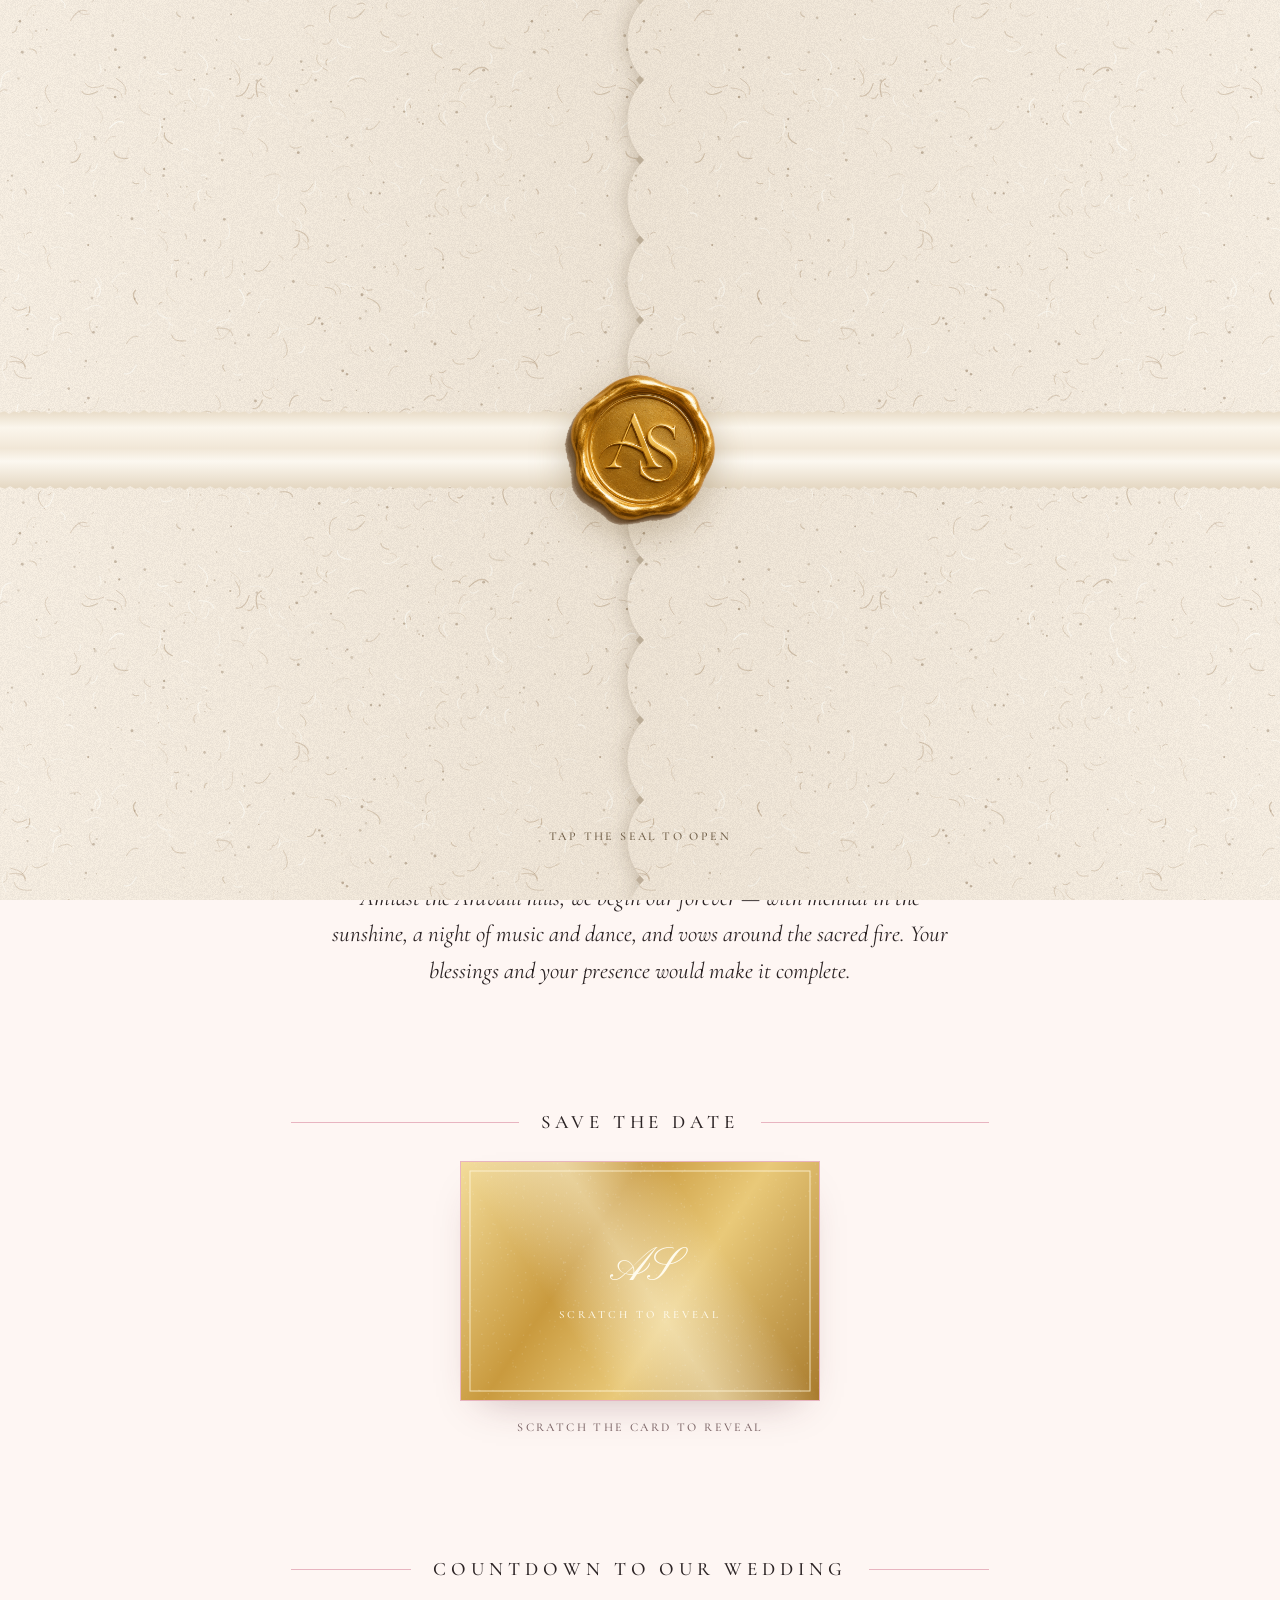
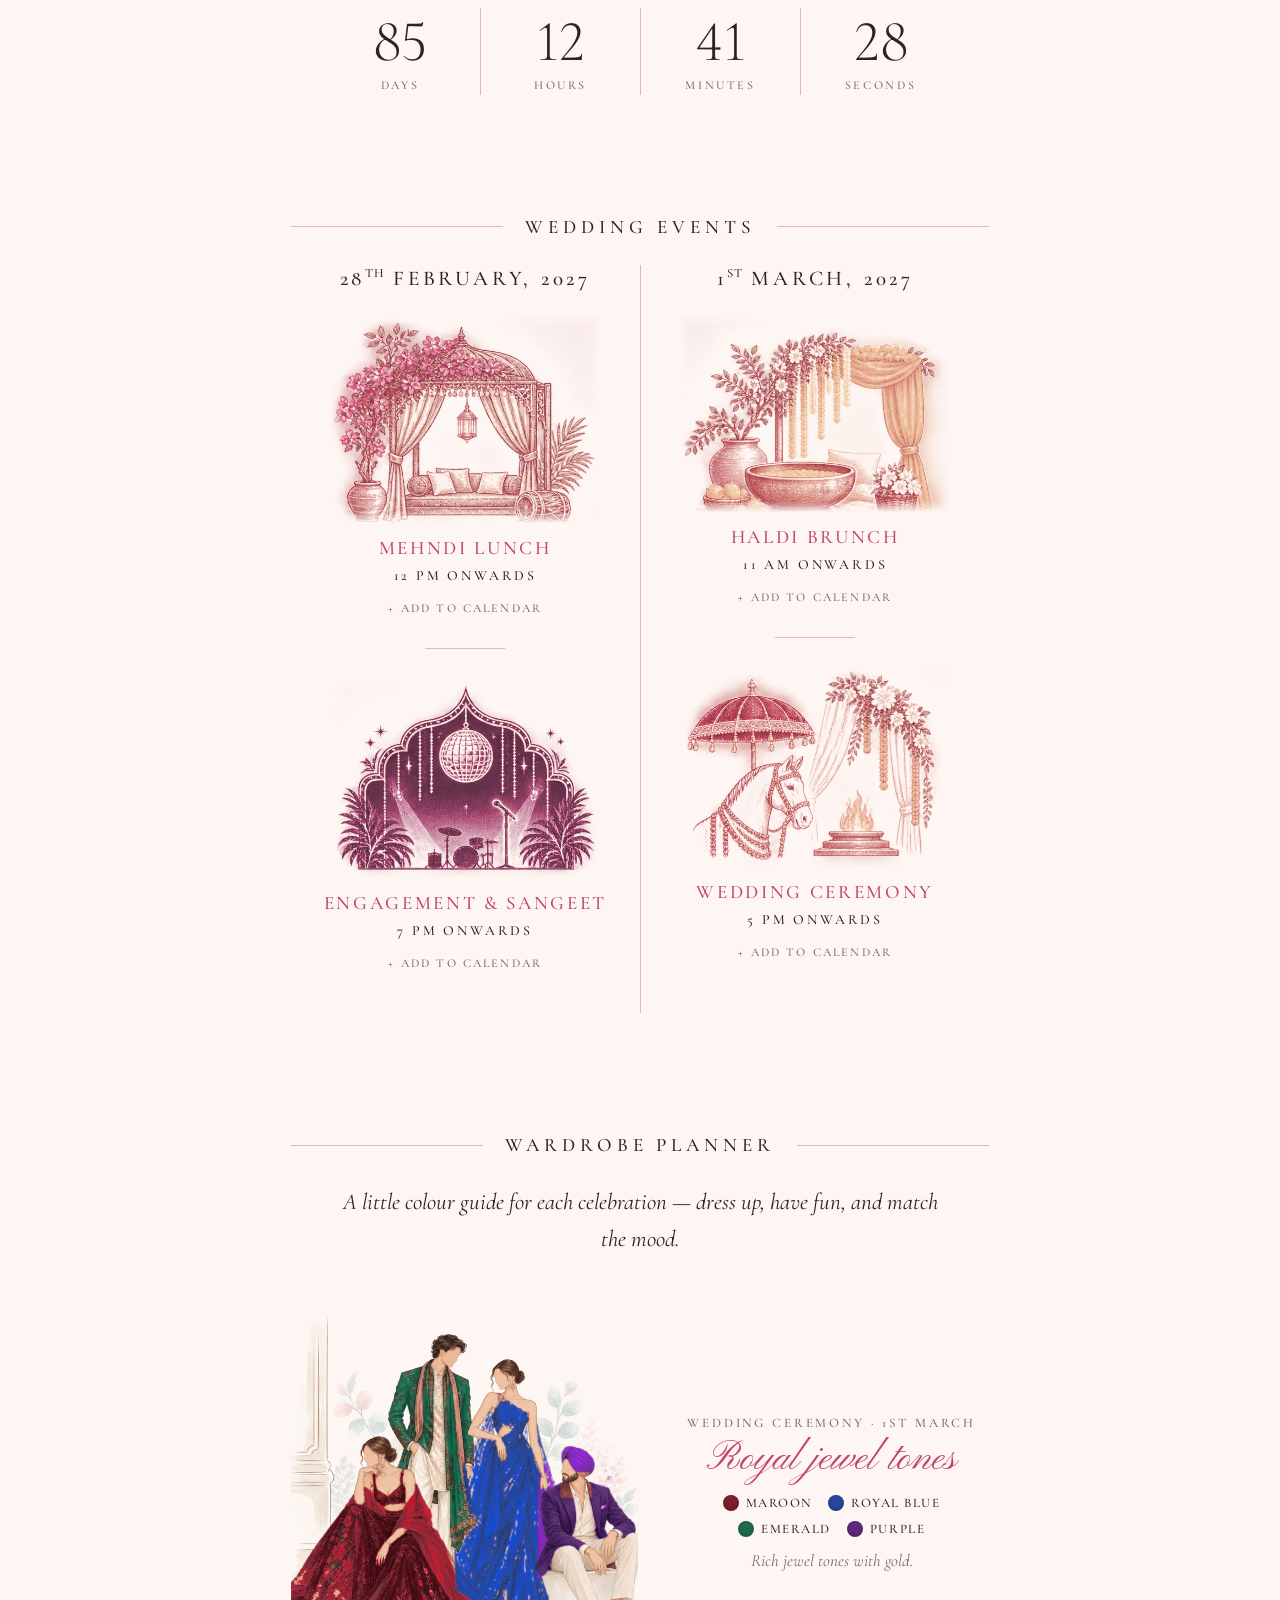
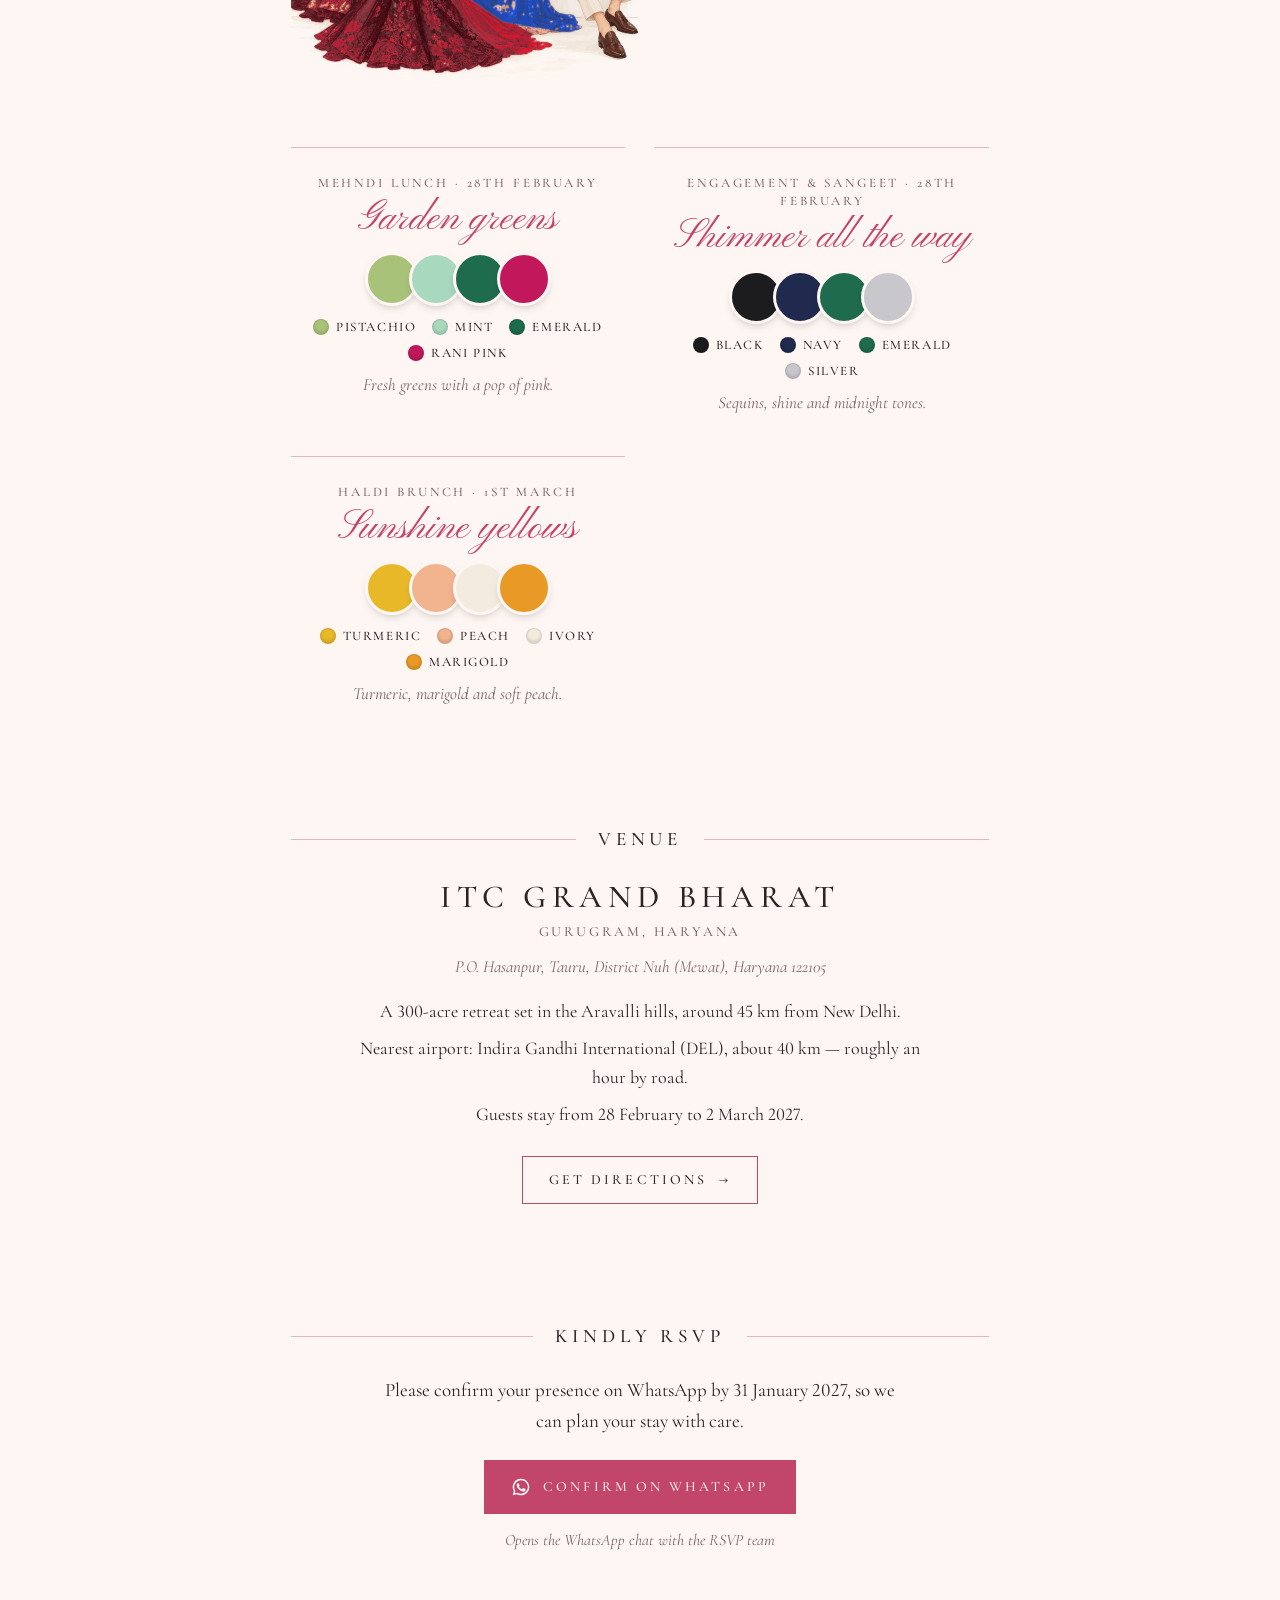
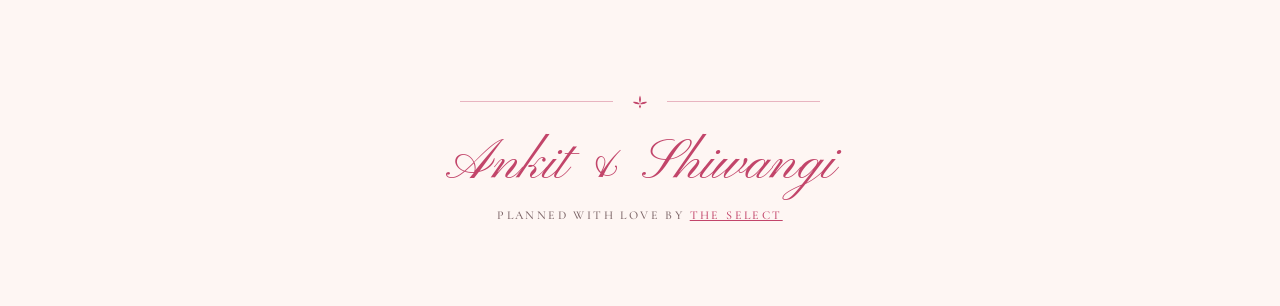
==== commit c2b6f883: "Background colours: 25 invite colours (light and dark) with text, lines and buttons adapting automat" ====
--- a/ankit-shiwangi/index.html
+++ b/ankit-shiwangi/index.html
@@ -9,7 +9,7 @@
 <link rel="preconnect" href="https://fonts.googleapis.com">
 <link rel="preconnect" href="https://fonts.gstatic.com" crossorigin>
 <link rel="stylesheet" href="https://fonts.googleapis.com/css2?family=Cormorant+Garamond:ital,wght@0,300;0,400;0,500;0,600;1,400&family=Pinyon+Script&display=swap">
-<link rel="stylesheet" href="style.css?v=20261128120150">
+<link rel="stylesheet" href="style.css?v=20261128120711">
 </head>
 <body class="locked">
 
@@ -152,7 +152,9 @@
     <p class="studio__h">Theme</p>
     <div class="studio__row" id="packList"></div>
     <div class="studio__row studio__row--chips"><button type="button" id="replayBtn">↺ Replay the opening</button></div>
-    <p class="studio__h">Colour palette</p>
+    <p class="studio__h">Background colour (text adapts automatically)</p>
+    <div class="studio__row studio__row--bg" id="bgList"></div>
+    <p class="studio__h">…or a colour palette</p>
     <div class="studio__row" id="palList"></div>
     <p class="studio__h">Event illustrations</p>
     <div class="studio__row studio__row--chips" id="artList"></div>
@@ -163,9 +165,9 @@
 </aside>
 
 <audio id="music" loop preload="none"></audio>
-<script src="wedding.js?v=20261128120150"></script>
-<script src="flourish.js?v=20261128120150"></script>
-<script src="themes.js?v=20261128120150"></script>
-<script src="app.js?v=20261128120150"></script>
+<script src="wedding.js?v=20261128120711"></script>
+<script src="flourish.js?v=20261128120711"></script>
+<script src="themes.js?v=20261128120711"></script>
+<script src="app.js?v=20261128120711"></script>
 </body>
 </html>
--- a/ankit-shiwangi/style.css
+++ b/ankit-shiwangi/style.css
@@ -15,7 +15,7 @@
 html{scroll-behavior:smooth;background:var(--paper);scroll-padding-top:20px}
 body{margin:0;color:var(--ink);font:400 19px/1.6 var(--serif);font-feature-settings:"lnum" 1;-webkit-font-smoothing:antialiased;overflow-x:clip;
   background:
-    radial-gradient(120% 60% at 50% 0%,color-mix(in srgb,var(--paper) 60%,#fff) 0%,transparent 60%),
+    radial-gradient(120% 60% at 50% 0%,color-mix(in srgb,var(--paper) 60%,var(--hi,#fff)) 0%,transparent 60%),
     radial-gradient(90% 50% at 50% 100%,var(--paper2) 0%,transparent 70%),
     var(--paper)}
 body.locked{overflow:hidden;height:100vh}
@@ -82,7 +82,7 @@
 .opening.open .seal{transform:scale(1.15);transition:transform .6s ease}
 @keyframes breathe{50%{opacity:.35}}
 
-.music{position:fixed;right:16px;bottom:16px;z-index:40;width:48px;height:48px;border-radius:50%;border:1px solid var(--line);background:color-mix(in srgb,var(--paper) 92%,#fff);color:var(--gold);display:grid;place-items:center;cursor:pointer;box-shadow:0 6px 18px -8px rgba(80,60,20,.45)}
+.music{position:fixed;right:16px;bottom:16px;z-index:40;width:48px;height:48px;border-radius:50%;border:1px solid var(--line);background:color-mix(in srgb,var(--paper) 92%,var(--hi,#fff));color:var(--gold);display:grid;place-items:center;cursor:pointer;box-shadow:0 6px 18px -8px rgba(80,60,20,.45)}
 .music svg{width:22px;height:22px;animation:spinNote 6s linear infinite}
 .music.off svg{animation:none;opacity:.45}
 .music.off::after{content:"";position:absolute;width:26px;height:1.5px;background:var(--gold);transform:rotate(-45deg)}
@@ -141,7 +141,7 @@
 .notes{list-style:none;padding:0;margin:18px auto 28px;max-width:560px}
 .notes li{margin:0 0 8px;font-size:18px}
 
-.gal{position:relative;max-width:820px;margin:0 auto;border:1px solid var(--line);padding:8px;background:color-mix(in srgb,var(--paper) 70%,#fff)}
+.gal{position:relative;max-width:820px;margin:0 auto;border:1px solid var(--line);padding:8px;background:color-mix(in srgb,var(--paper) 70%,var(--hi,#fff))}
 .gal__track{display:flex;overflow-x:auto;scroll-snap-type:x mandatory;scrollbar-width:none;aspect-ratio:3/2}
 .gal__track::-webkit-scrollbar{display:none}
 .gal__track img{flex:0 0 100%;width:100%;height:100%;object-fit:cover;scroll-snap-align:start}
@@ -264,7 +264,7 @@
 .seal{width:clamp(170px,40vw,220px)}
 
 /* ---------- scratch-to-reveal date ---------- */
-.scratch{position:relative;width:min(360px,100%);aspect-ratio:1.5;margin:0 auto;border:1px solid var(--line);background:color-mix(in srgb,var(--paper) 55%,#fff);
+.scratch{position:relative;width:min(360px,100%);aspect-ratio:1.5;margin:0 auto;border:1px solid var(--line);background:color-mix(in srgb,var(--paper) 55%,var(--hi,#fff));
   box-shadow:0 18px 40px -22px rgba(90,40,50,.35);touch-action:none;overflow:hidden}
 .scratch::before{content:"";position:absolute;inset:8px;border:1px solid color-mix(in srgb,var(--line) 70%,transparent);pointer-events:none}
 .scratch__date{position:absolute;inset:0;display:grid;place-content:center;gap:2px;text-align:center}
@@ -300,7 +300,7 @@
 .wcard__sw li{display:inline-flex;align-items:center;gap:7px;font:500 13px/1.4 var(--serif);letter-spacing:.12em;text-transform:uppercase;color:var(--ink)}
 .wcard__sw i{width:16px;height:16px;border-radius:50%;border:1px solid rgba(0,0,0,.12);box-shadow:inset 0 -2px 3px rgba(0,0,0,.12)}
 .wcard__note{font:italic 400 17px/1.5 var(--serif);color:var(--muted);margin:10px auto 0;max-width:340px}
-.wcard__edit{margin:16px auto 0;max-width:340px;padding:14px;border:1px dashed var(--line);border-radius:12px;text-align:left;font-family:system-ui,sans-serif;background:color-mix(in srgb,var(--paper) 70%,#fff)}
+.wcard__edit{margin:16px auto 0;max-width:340px;padding:14px;border:1px dashed var(--line);border-radius:12px;text-align:left;font-family:system-ui,sans-serif;background:color-mix(in srgb,var(--paper) 70%,var(--hi,#fff))}
 .wcard__edit-h{margin:0 0 8px;font:600 11px/1 system-ui,sans-serif;letter-spacing:.08em;text-transform:uppercase;color:#888}
 .wrow{display:grid;grid-template-columns:110px 1fr auto;align-items:center;gap:8px;margin:0 0 6px;font:400 13px system-ui,sans-serif;color:#333}
 .wrow select{min-height:34px;border:1px solid #ddd;border-radius:8px;background:#fff;font:400 14px system-ui,sans-serif;padding:0 6px}
@@ -343,7 +343,7 @@
 .gf-bow{position:absolute;left:50%;top:50%;width:clamp(250px,30vw,380px);height:auto;transform:translate(-50%,-44%);z-index:3;transition:transform .7s cubic-bezier(.5,0,.5,1) .25s,opacity .5s .4s}
 .gf-centre{position:absolute;left:50%;top:50%;transform:translate(-50%,-50%);z-index:4;text-align:center}
 .gf .seal{margin:0;width:clamp(130px,34vw,170px);transition:transform .55s cubic-bezier(.5,-.3,.5,1),opacity .45s .15s}
-.gf .opening__dear{position:absolute;left:50%;bottom:calc(100% + 64px);transform:translateX(-50%);white-space:nowrap;margin:0;padding:6px 16px;border-radius:999px;background:rgba(251,246,238,.9);color:var(--ink);font-size:17px}
+.gf .opening__dear{position:absolute;left:50%;bottom:calc(100% + 64px);transform:translateX(-50%);white-space:nowrap;margin:0;padding:6px 16px;border-radius:999px;background:color-mix(in srgb,var(--paper) 90%,transparent);color:var(--ink);font-size:17px}
 .gf-hint{position:absolute;left:0;right:0;bottom:max(28px,6vh);z-index:4;text-align:center;font-size:12px;color:#6D5B44;animation:breathe 2.6s ease-in-out infinite;transition:opacity .4s}
 /* opening sequence */
 .gf.open .seal{transform:translateY(-40px) scale(.55);opacity:0}
@@ -369,3 +369,10 @@
 .wpal__img{display:block;width:100%;max-width:720px;height:auto;margin:14px auto 6px}
 /* opening card: the seal alone, no bow */
 .gf-bow{display:none}
+
+/* background colour chooser (preview) */
+.studio__row--bg{display:grid;grid-template-columns:repeat(auto-fill,minmax(118px,1fr));gap:6px}
+.studio__row--bg button{min-height:36px;font-size:13px;padding:4px 8px}
+.studio__bg i{flex:none;width:20px;height:20px;border-radius:50%;border:1px solid rgba(0,0,0,.15)}
+/* dark backgrounds: soften the paper grain, keep images bright */
+.bg-dark body::before{opacity:.35;mix-blend-mode:soft-light}
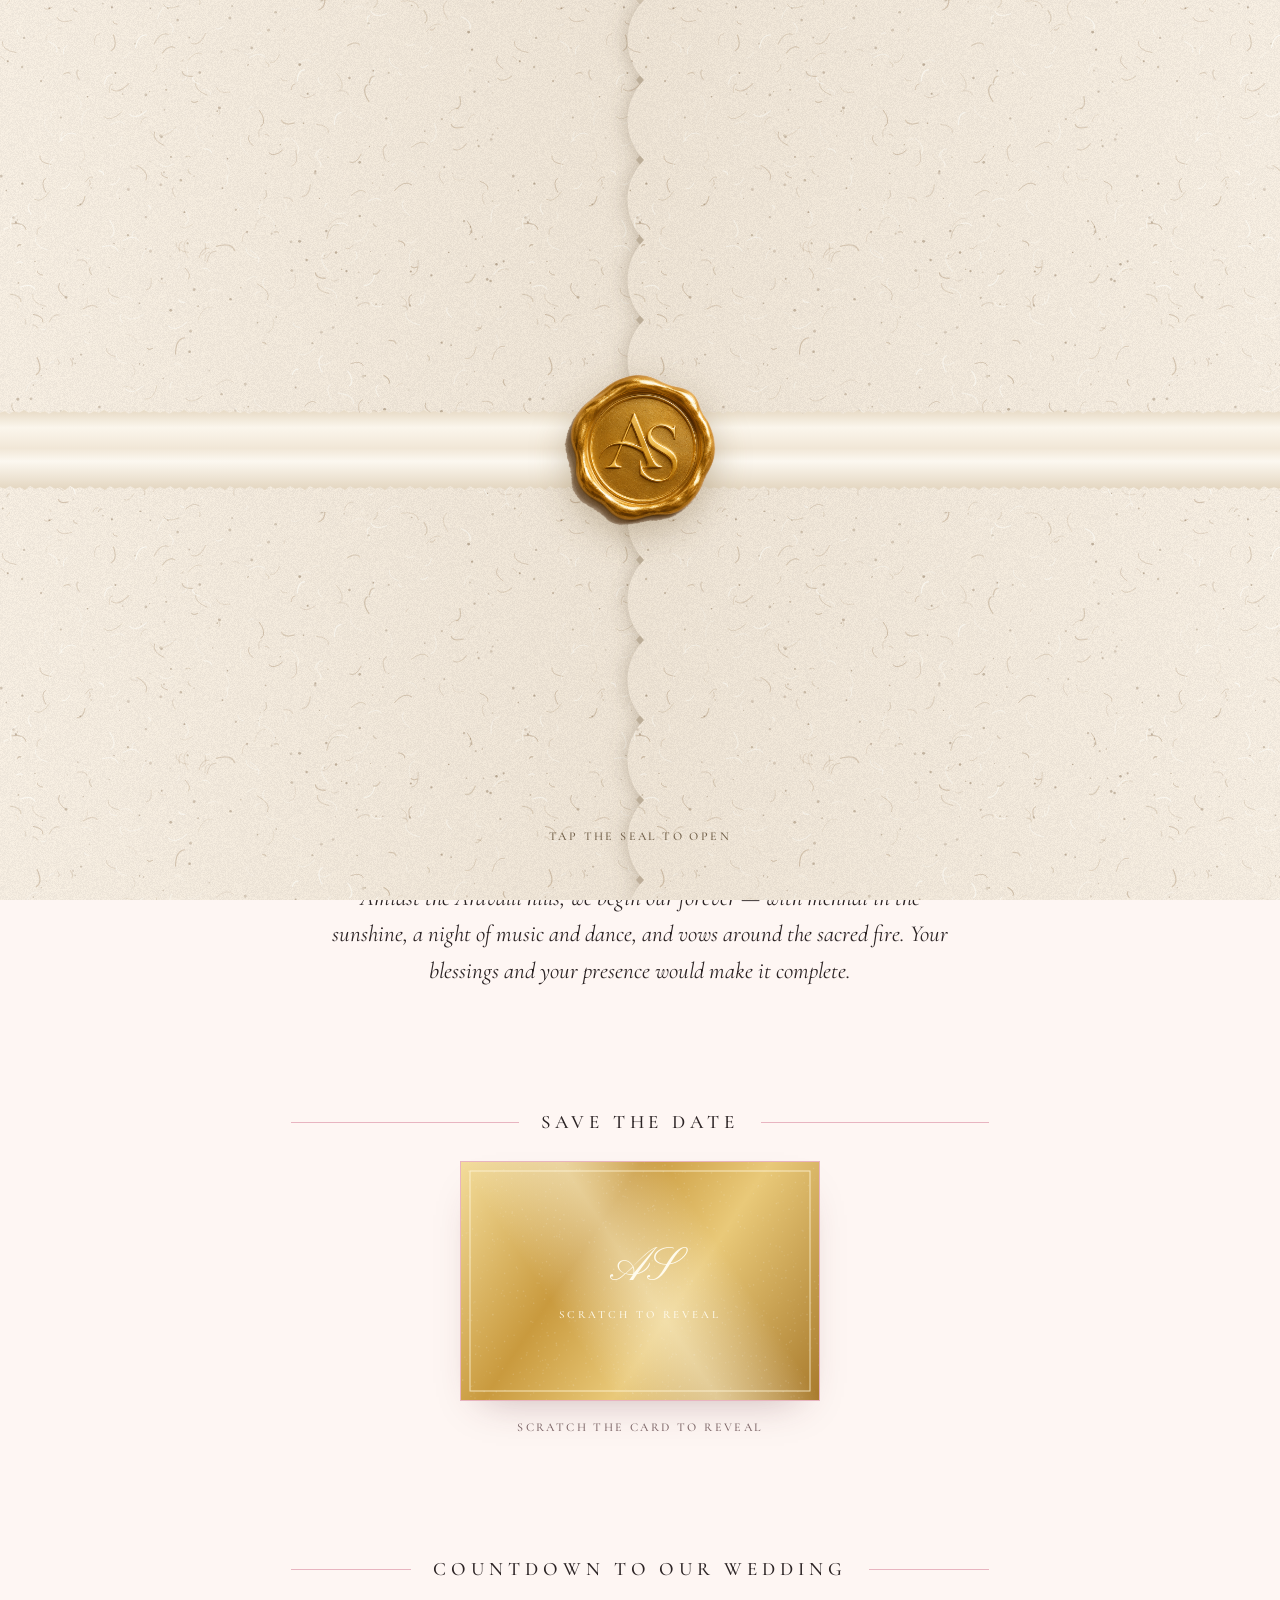
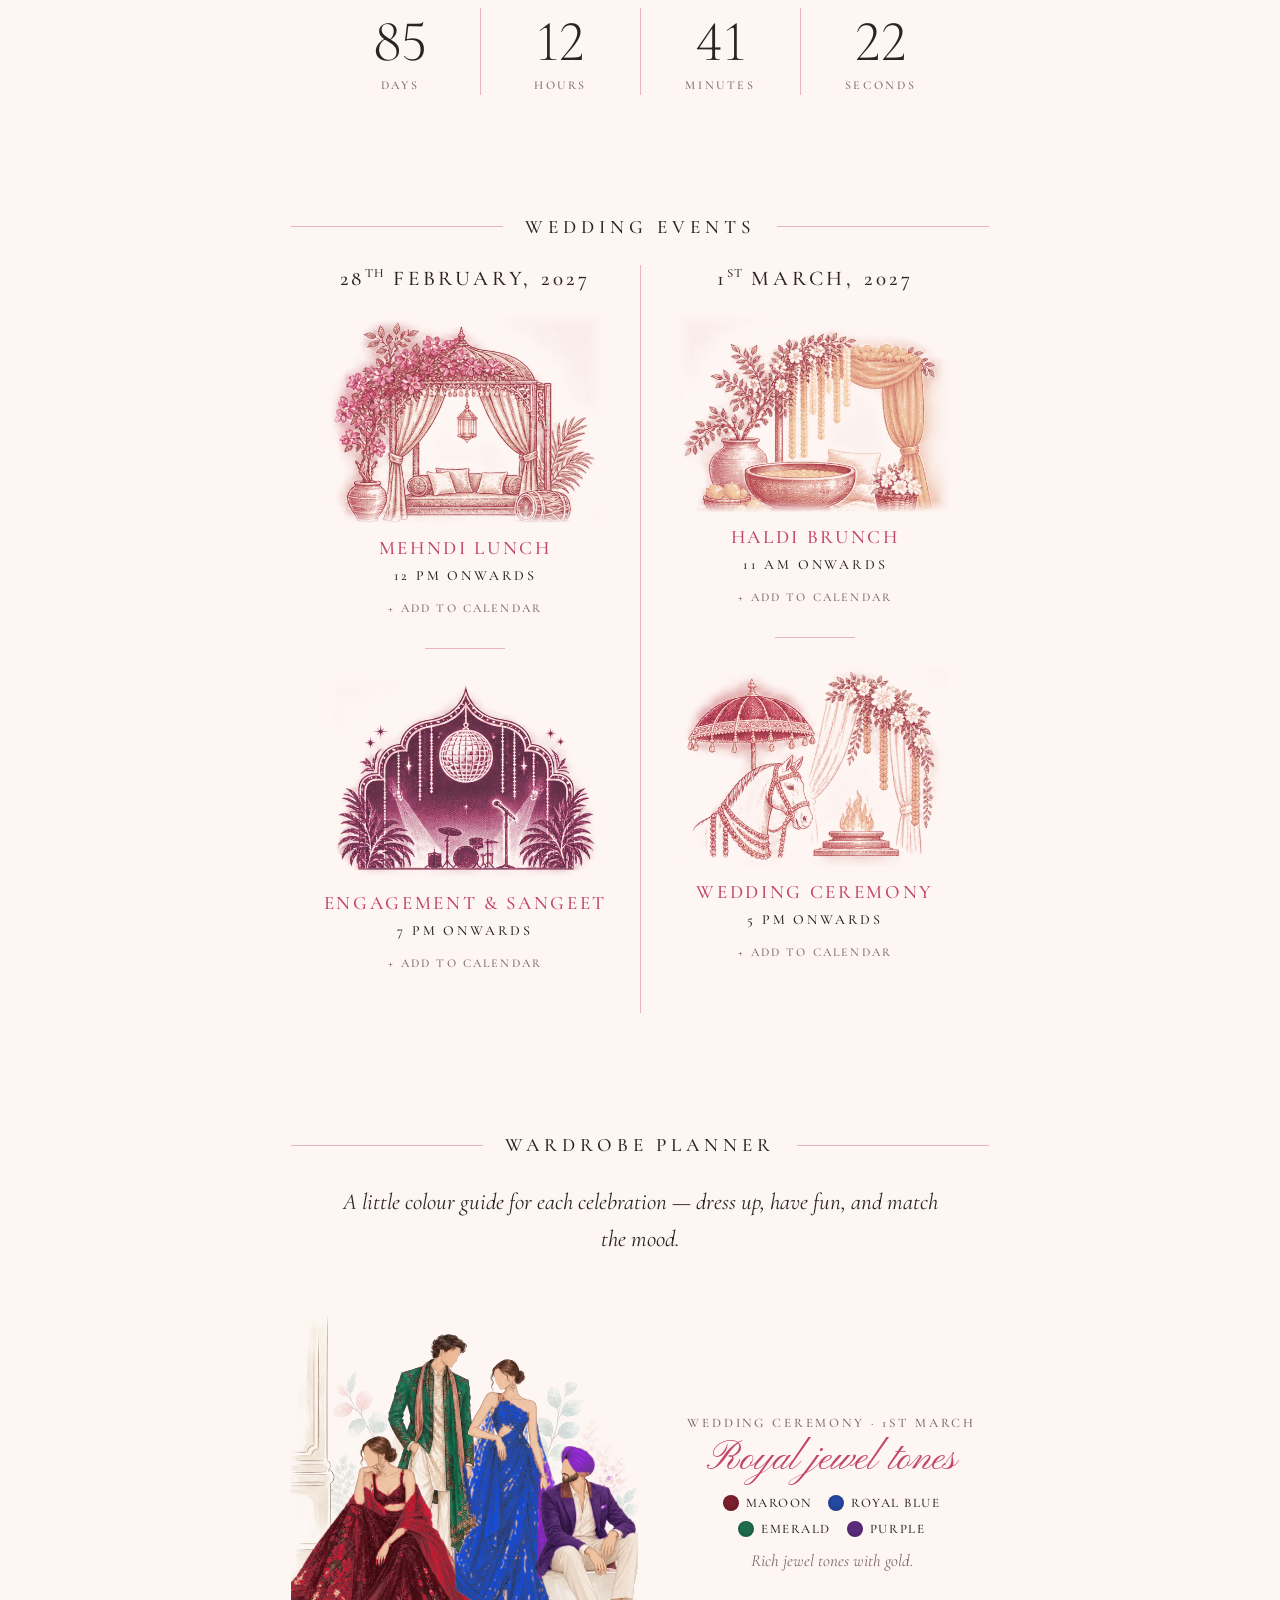
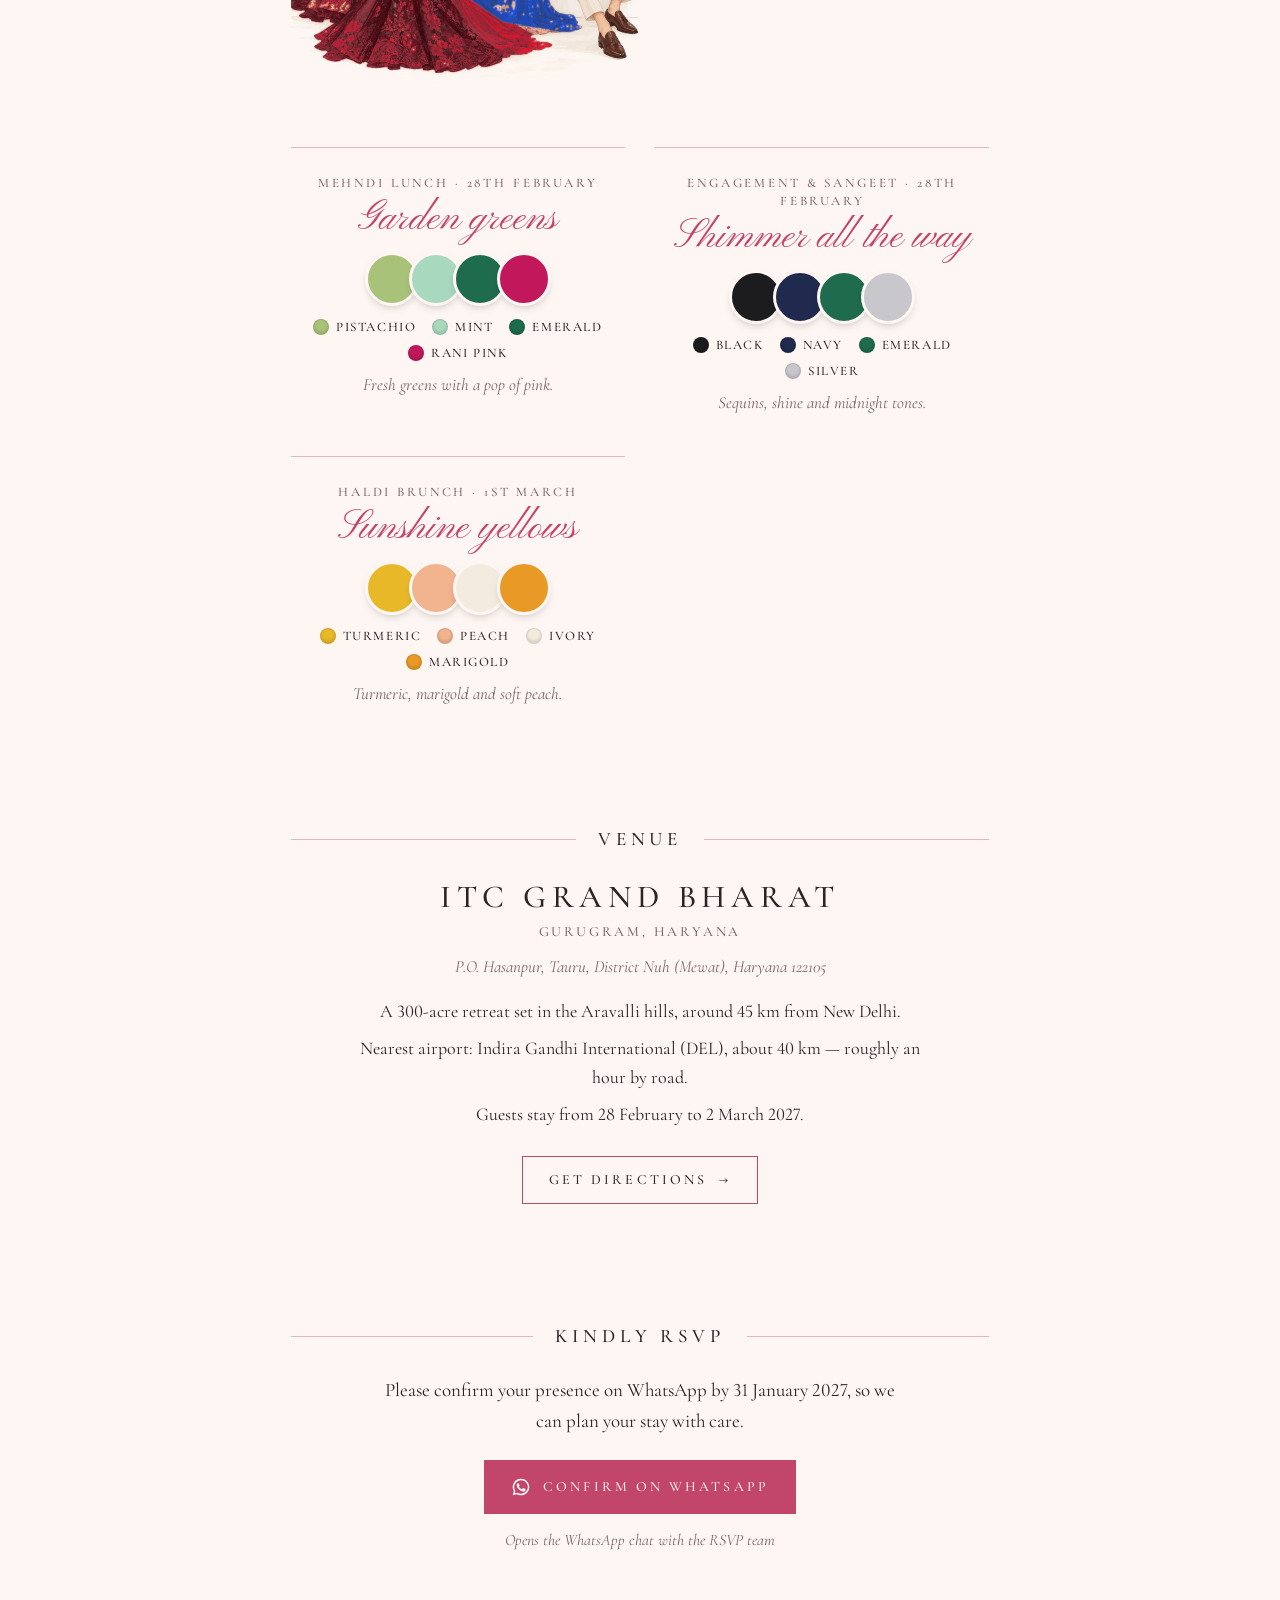
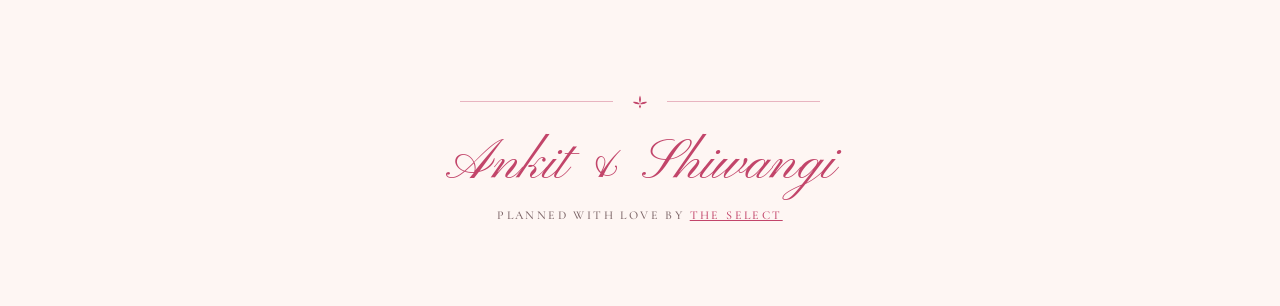
==== commit 311403c3: "Wardrobe planner in event order when every event has its picture Co-Authored-By: Claude Opus 5.5 <no" ====
--- a/ankit-shiwangi/index.html
+++ b/ankit-shiwangi/index.html
@@ -9,7 +9,7 @@
 <link rel="preconnect" href="https://fonts.googleapis.com">
 <link rel="preconnect" href="https://fonts.gstatic.com" crossorigin>
 <link rel="stylesheet" href="https://fonts.googleapis.com/css2?family=Cormorant+Garamond:ital,wght@0,300;0,400;0,500;0,600;1,400&family=Pinyon+Script&display=swap">
-<link rel="stylesheet" href="style.css?v=20261128120711">
+<link rel="stylesheet" href="style.css?v=20261128120748">
 </head>
 <body class="locked">
 
@@ -165,9 +165,9 @@
 </aside>
 
 <audio id="music" loop preload="none"></audio>
-<script src="wedding.js?v=20261128120711"></script>
-<script src="flourish.js?v=20261128120711"></script>
-<script src="themes.js?v=20261128120711"></script>
-<script src="app.js?v=20261128120711"></script>
+<script src="wedding.js?v=20261128120748"></script>
+<script src="flourish.js?v=20261128120748"></script>
+<script src="themes.js?v=20261128120748"></script>
+<script src="app.js?v=20261128120748"></script>
 </body>
 </html>
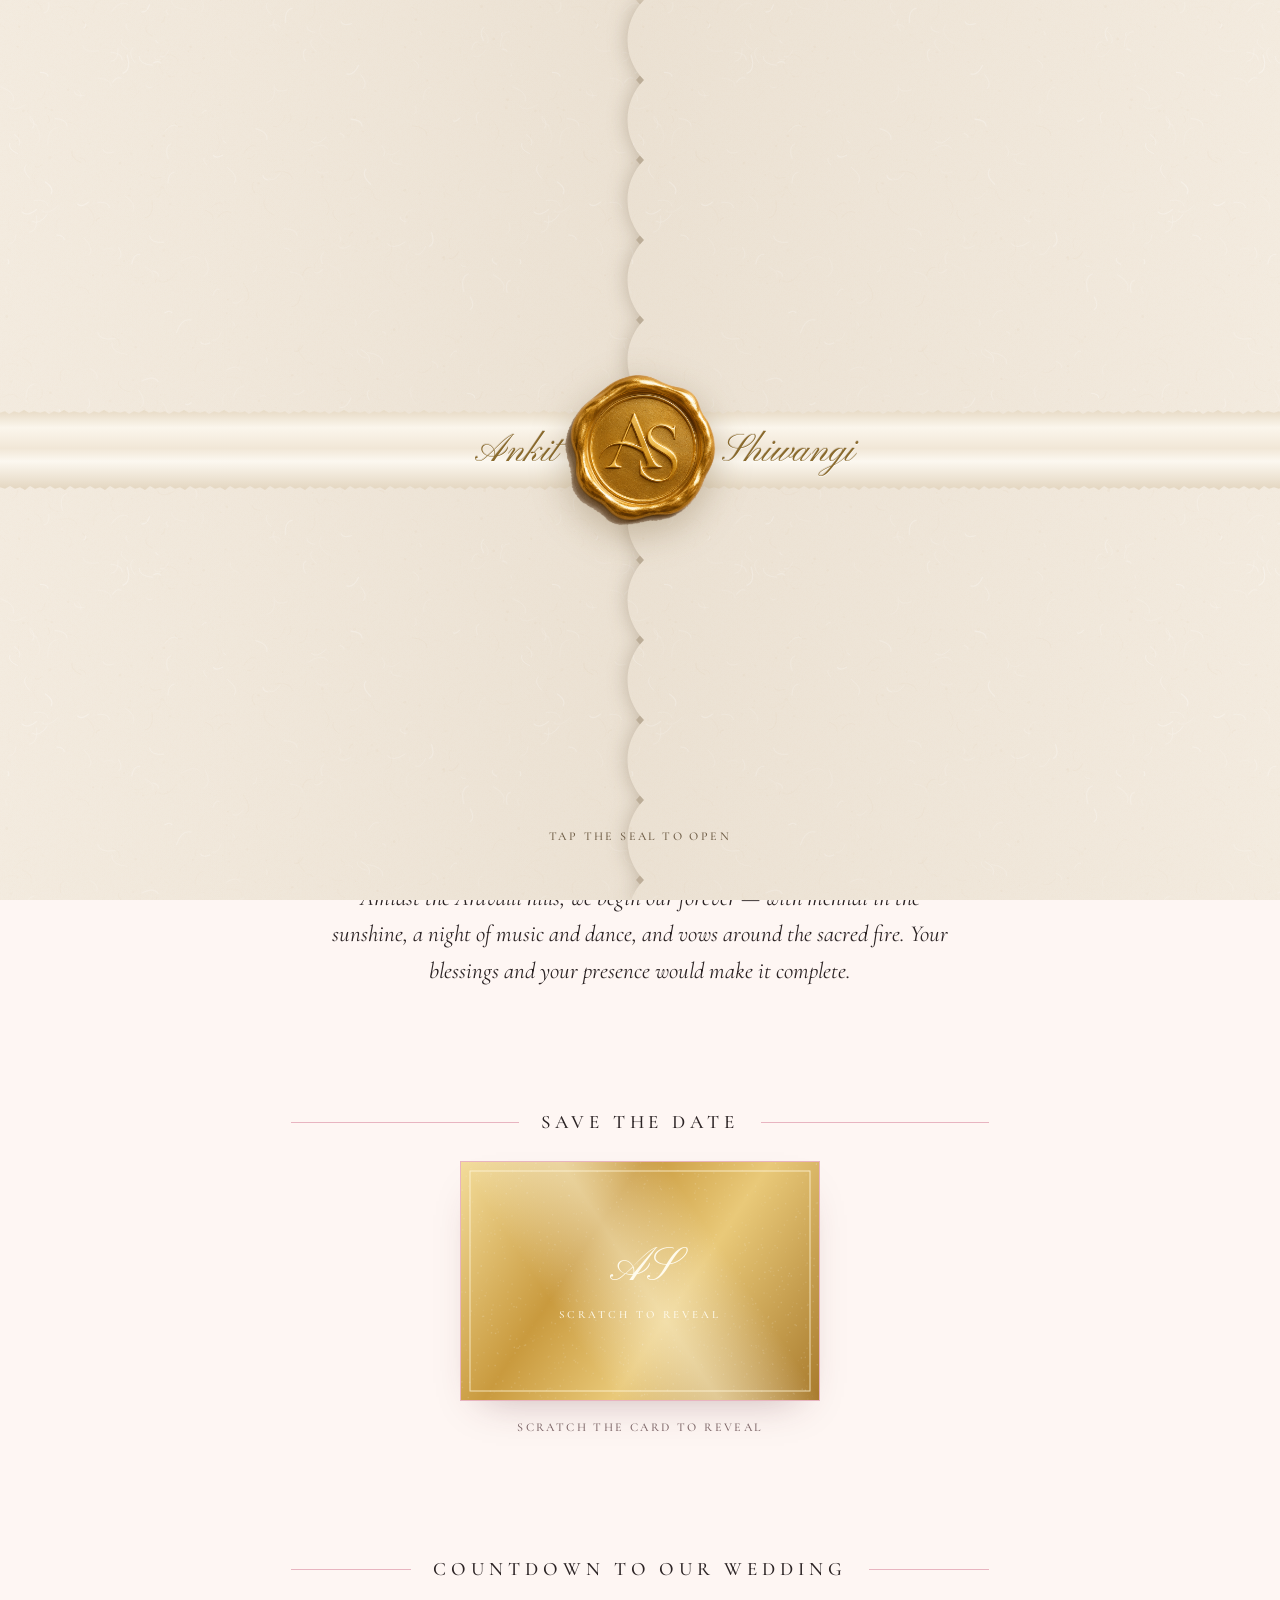
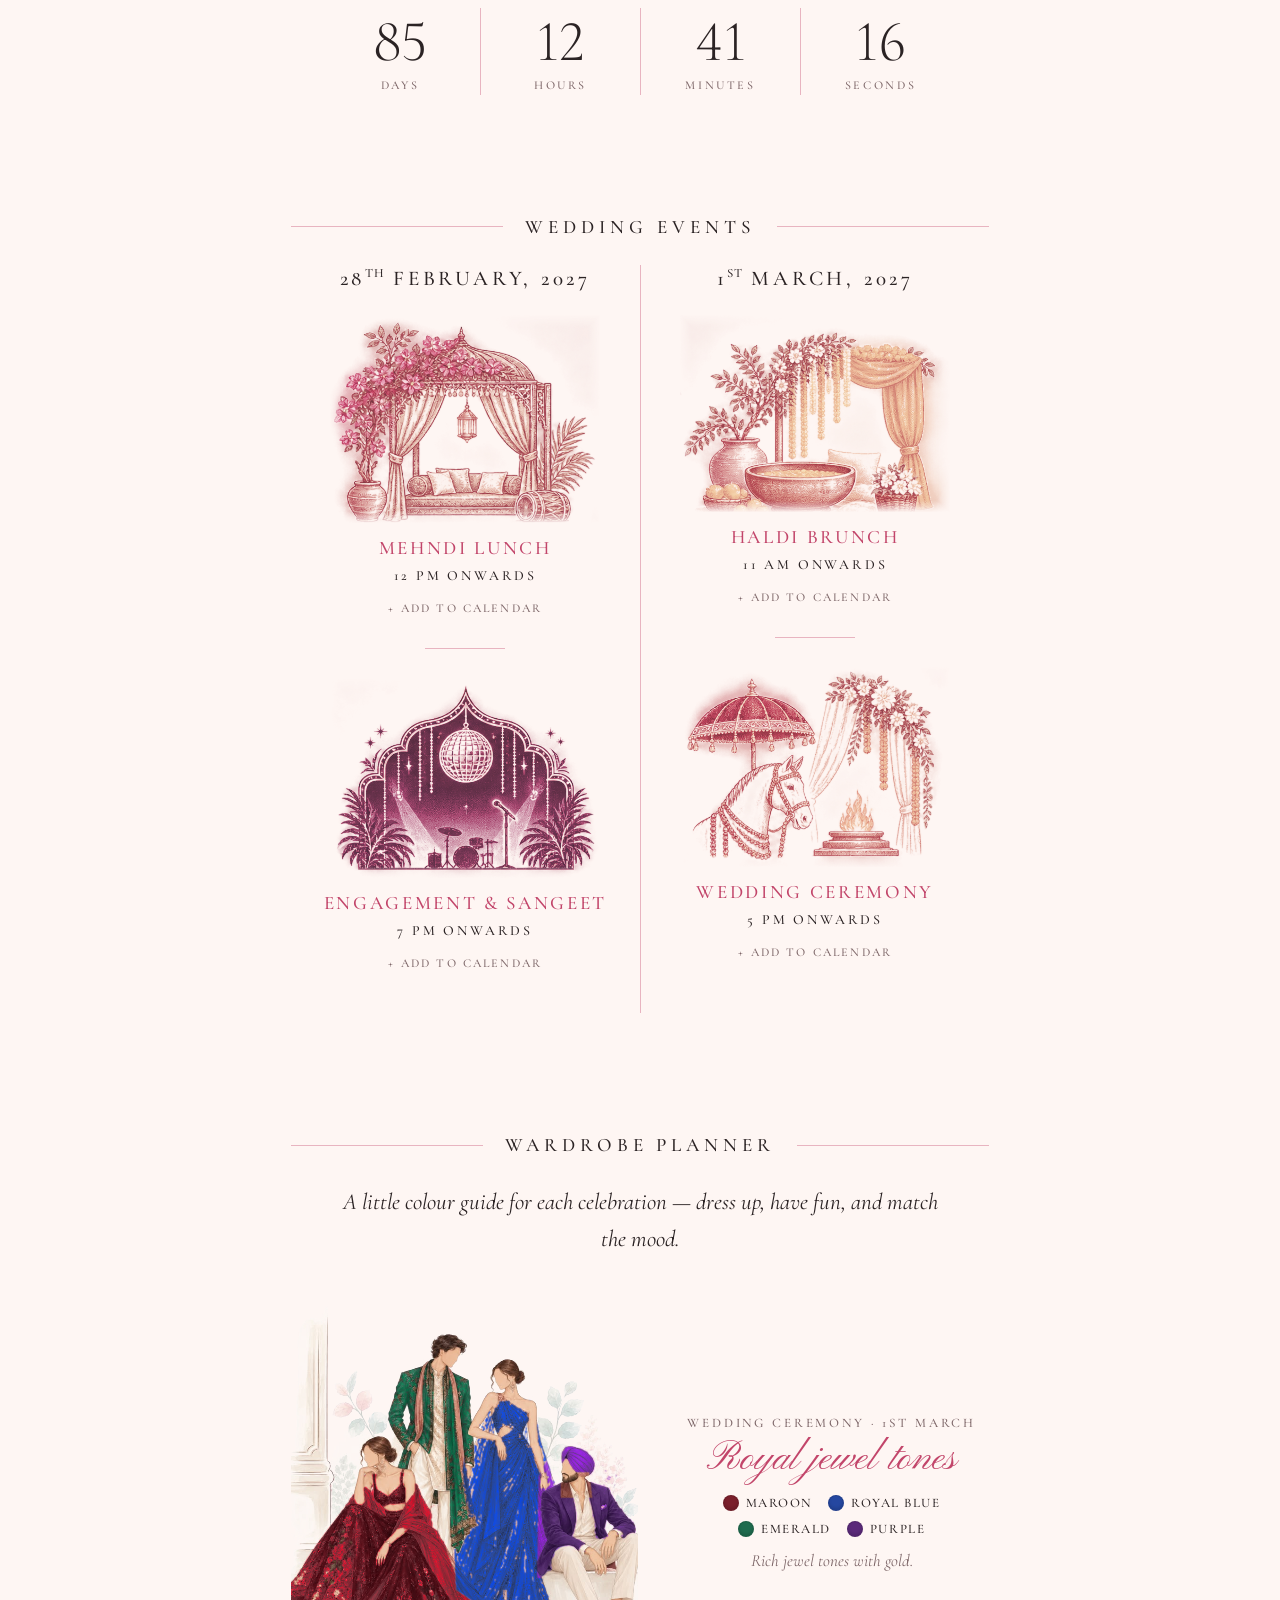
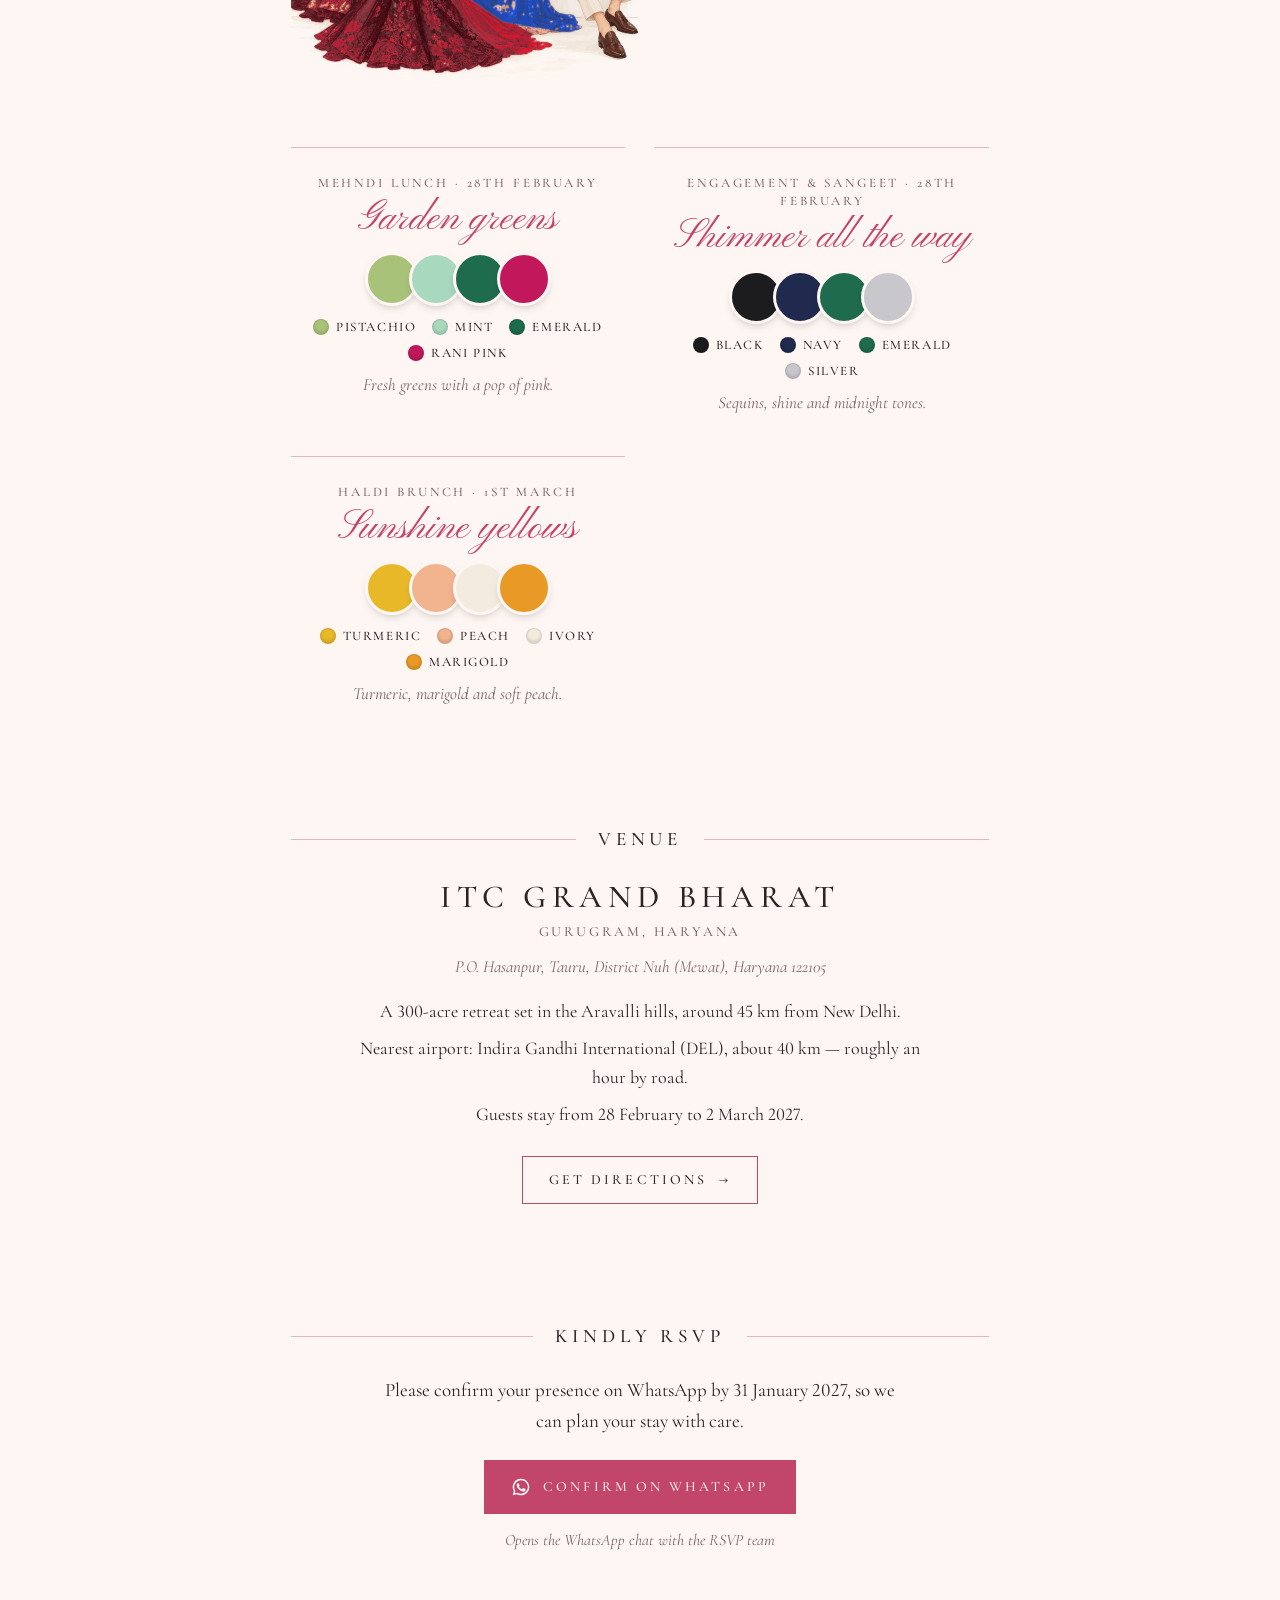
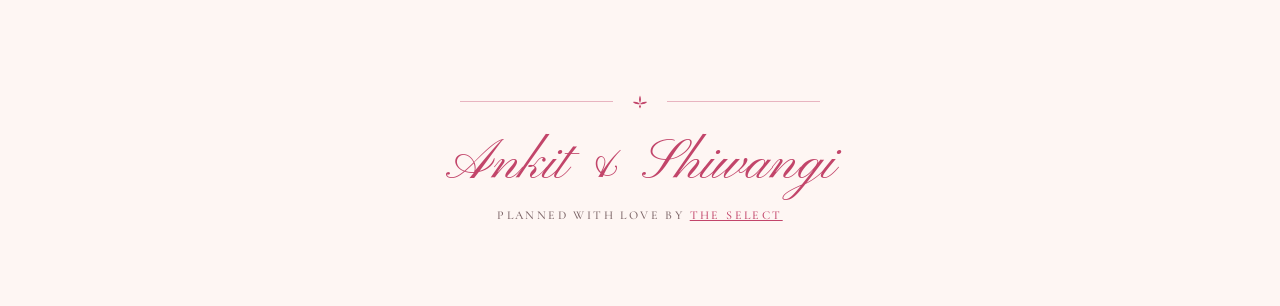
==== commit 00eec390: "Opening card: clean coloured paper (no lotus print) with a colour choice; couple's names on the ribb" ====
--- a/ankit-shiwangi/index.html
+++ b/ankit-shiwangi/index.html
@@ -9,7 +9,7 @@
 <link rel="preconnect" href="https://fonts.googleapis.com">
 <link rel="preconnect" href="https://fonts.gstatic.com" crossorigin>
 <link rel="stylesheet" href="https://fonts.googleapis.com/css2?family=Cormorant+Garamond:ital,wght@0,300;0,400;0,500;0,600;1,400&family=Pinyon+Script&display=swap">
-<link rel="stylesheet" href="style.css?v=20261128120748">
+<link rel="stylesheet" href="style.css?v=20261128141714">
 </head>
 <body class="locked">
 
@@ -154,6 +154,8 @@
     <div class="studio__row studio__row--chips"><button type="button" id="replayBtn">↺ Replay the opening</button></div>
     <p class="studio__h">Background colour (text adapts automatically)</p>
     <div class="studio__row studio__row--bg" id="bgList"></div>
+    <p class="studio__h">Opening card colour</p>
+    <div class="studio__row studio__row--bg" id="doorList"></div>
     <p class="studio__h">…or a colour palette</p>
     <div class="studio__row" id="palList"></div>
     <p class="studio__h">Event illustrations</p>
@@ -165,9 +167,9 @@
 </aside>
 
 <audio id="music" loop preload="none"></audio>
-<script src="wedding.js?v=20261128120748"></script>
-<script src="flourish.js?v=20261128120748"></script>
-<script src="themes.js?v=20261128120748"></script>
-<script src="app.js?v=20261128120748"></script>
+<script src="wedding.js?v=20261128141714"></script>
+<script src="flourish.js?v=20261128141714"></script>
+<script src="themes.js?v=20261128141714"></script>
+<script src="app.js?v=20261128141714"></script>
 </body>
 </html>
--- a/ankit-shiwangi/style.css
+++ b/ankit-shiwangi/style.css
@@ -326,7 +326,7 @@
 .gf-door{position:absolute;top:0;bottom:0;width:calc(50% + 16px);z-index:1;transition:transform 1.7s cubic-bezier(.55,.05,.3,1) .9s;backface-visibility:hidden;-webkit-backface-visibility:hidden;filter:drop-shadow(0 0 10px rgba(80,58,30,.28))}
 .gf-door--l{left:0;transform-origin:0 50%}
 .gf-door--r{right:0;transform-origin:100% 50%}
-.gf-face{position:absolute;inset:0;background-color:var(--door-paper,#FFFFFF);background-image:var(--door-l),var(--paper-tex);background-size:var(--door-size,clamp(150px,19vw,270px)) auto,512px 512px;background-blend-mode:normal,multiply;background-repeat:repeat,repeat}
+.gf-face{position:absolute;inset:0;background-color:var(--door-paper,#FFFFFF);background-image:var(--door-l),var(--paper-tex);background-size:var(--door-size,clamp(150px,19vw,270px)) auto,512px 512px;background-blend-mode:normal,soft-light;background-repeat:repeat,repeat}
 .gf-door--r .gf-face{background-image:var(--door-r),var(--paper-tex);background-position:right top,0 0}
 .gf-door--l .gf-face{-webkit-mask:linear-gradient(#000 0 0) left/calc(100% - 24px) 100% no-repeat,url("data:image/svg+xml,%3Csvg xmlns='http://www.w3.org/2000/svg' viewBox='0 0 24 160' preserveAspectRatio='none'%3E%3Cpath d='M0 0H4C26 22 26 58 4 80C26 102 26 138 4 160H0Z'/%3E%3C/svg%3E") right top/24px 160px repeat-y;
   mask:linear-gradient(#000 0 0) left/calc(100% - 24px) 100% no-repeat,url("data:image/svg+xml,%3Csvg xmlns='http://www.w3.org/2000/svg' viewBox='0 0 24 160' preserveAspectRatio='none'%3E%3Cpath d='M0 0H4C26 22 26 58 4 80C26 102 26 138 4 160H0Z'/%3E%3C/svg%3E") right top/24px 160px repeat-y}
@@ -376,3 +376,12 @@
 .studio__bg i{flex:none;width:20px;height:20px;border-radius:50%;border:1px solid rgba(0,0,0,.15)}
 /* dark backgrounds: soften the paper grain, keep images bright */
 .bg-dark body::before{opacity:.35;mix-blend-mode:soft-light}
+
+/* couple's names on the ribbon */
+.gf-name{position:absolute;top:50%;transform:translateY(-46%);font:400 clamp(25px,3vw,38px)/1 var(--script);color:#8A6A2C;white-space:nowrap;letter-spacing:.01em;
+  text-shadow:0 1px 0 rgba(255,255,255,.75),0 -1px 0 rgba(90,60,20,.18);pointer-events:none}
+.gf{--seal-half:clamp(52px,13.5vw,72px)}
+.gf-ribbon--l .gf-name{right:calc(var(--seal-half) + 16px)}
+.gf-ribbon--r .gf-name{left:calc(var(--seal-half) + 16px)}
+/* hint text readable on dark opening cards */
+.door-dark .gf-hint{color:rgba(255,245,228,.78)}
